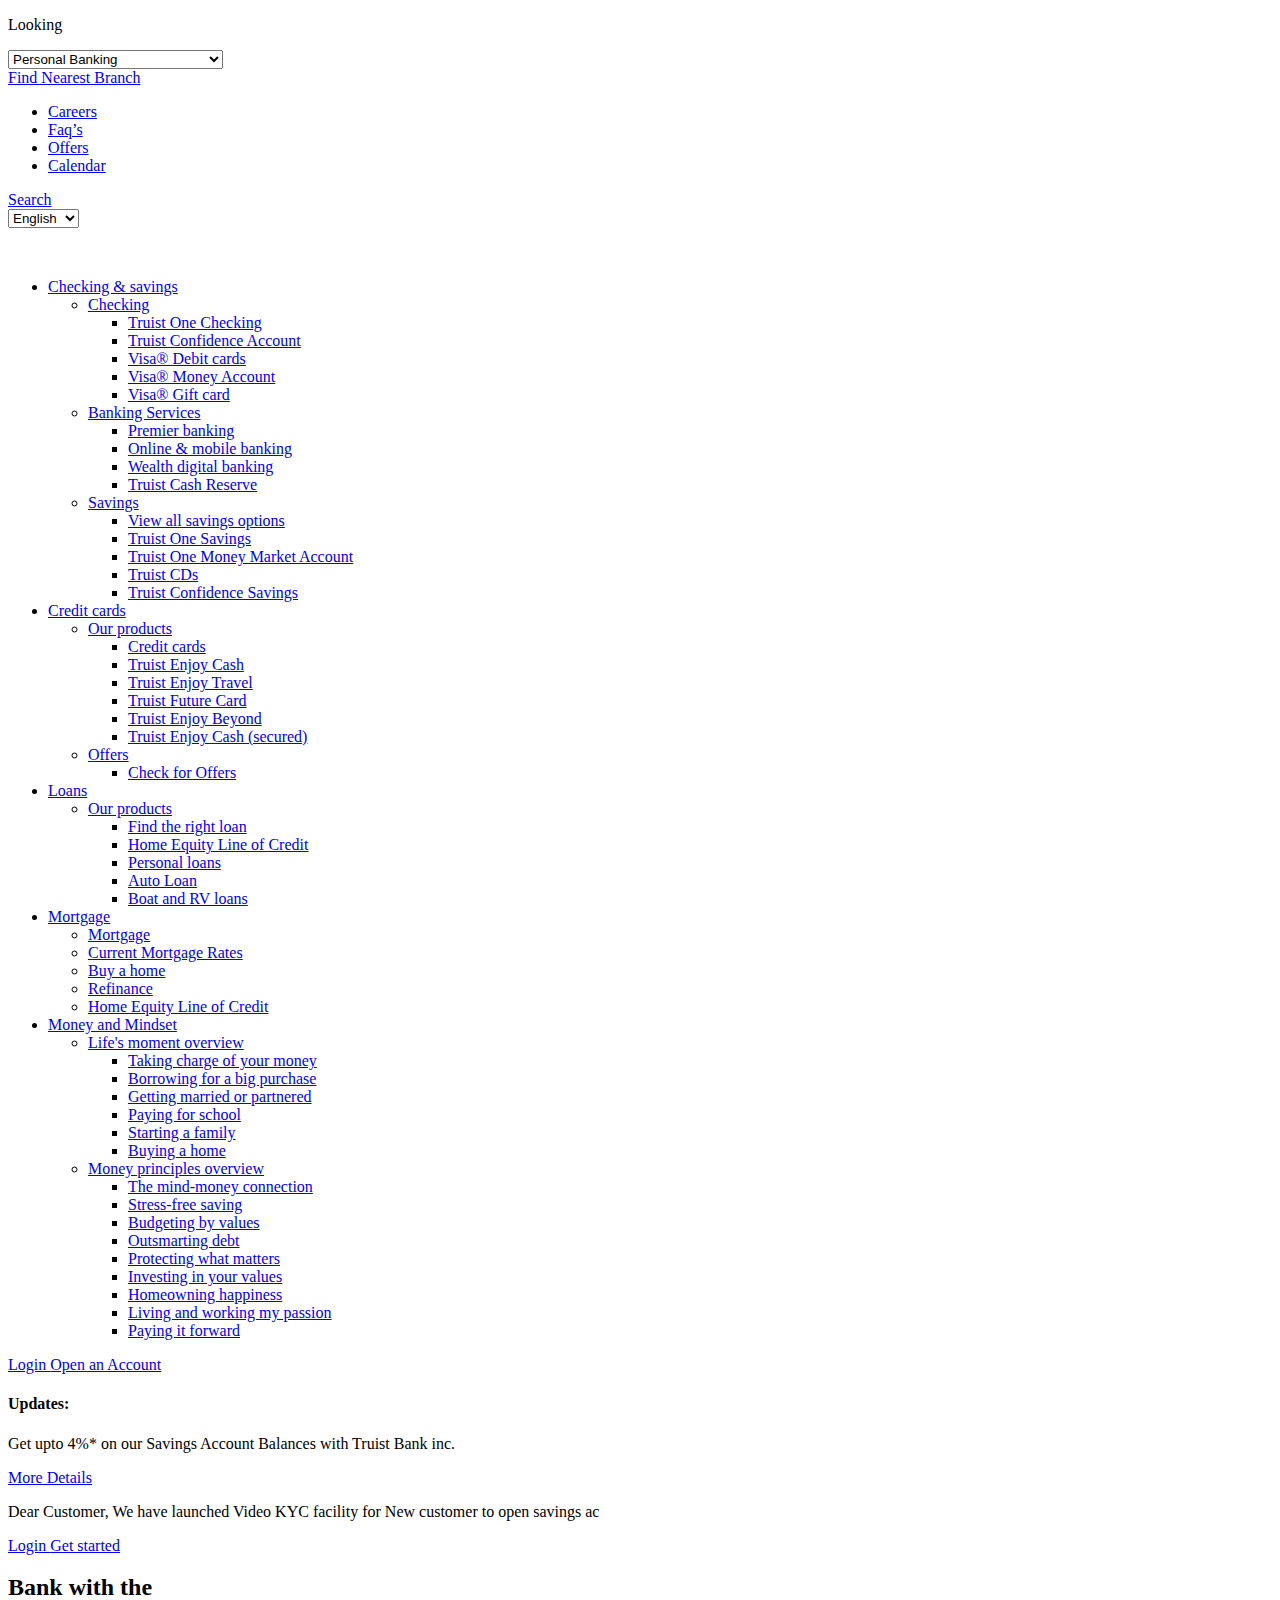
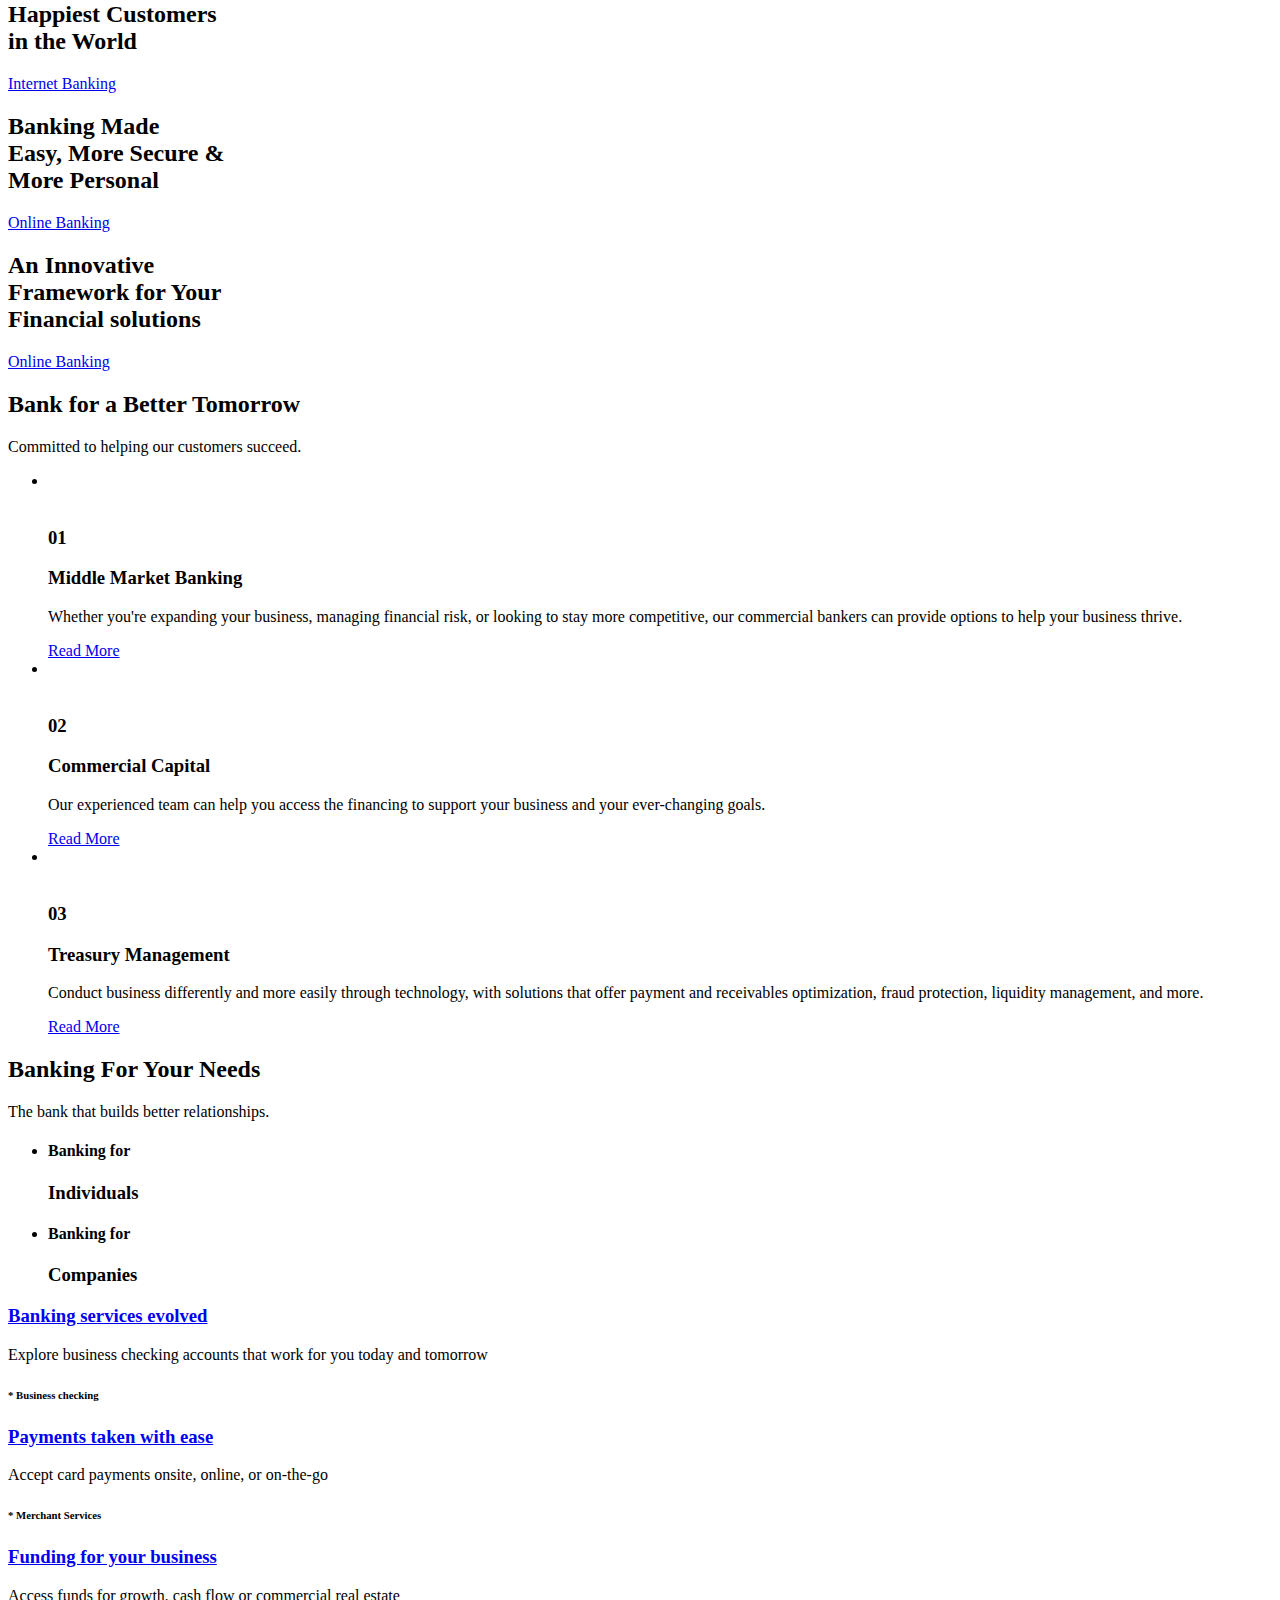
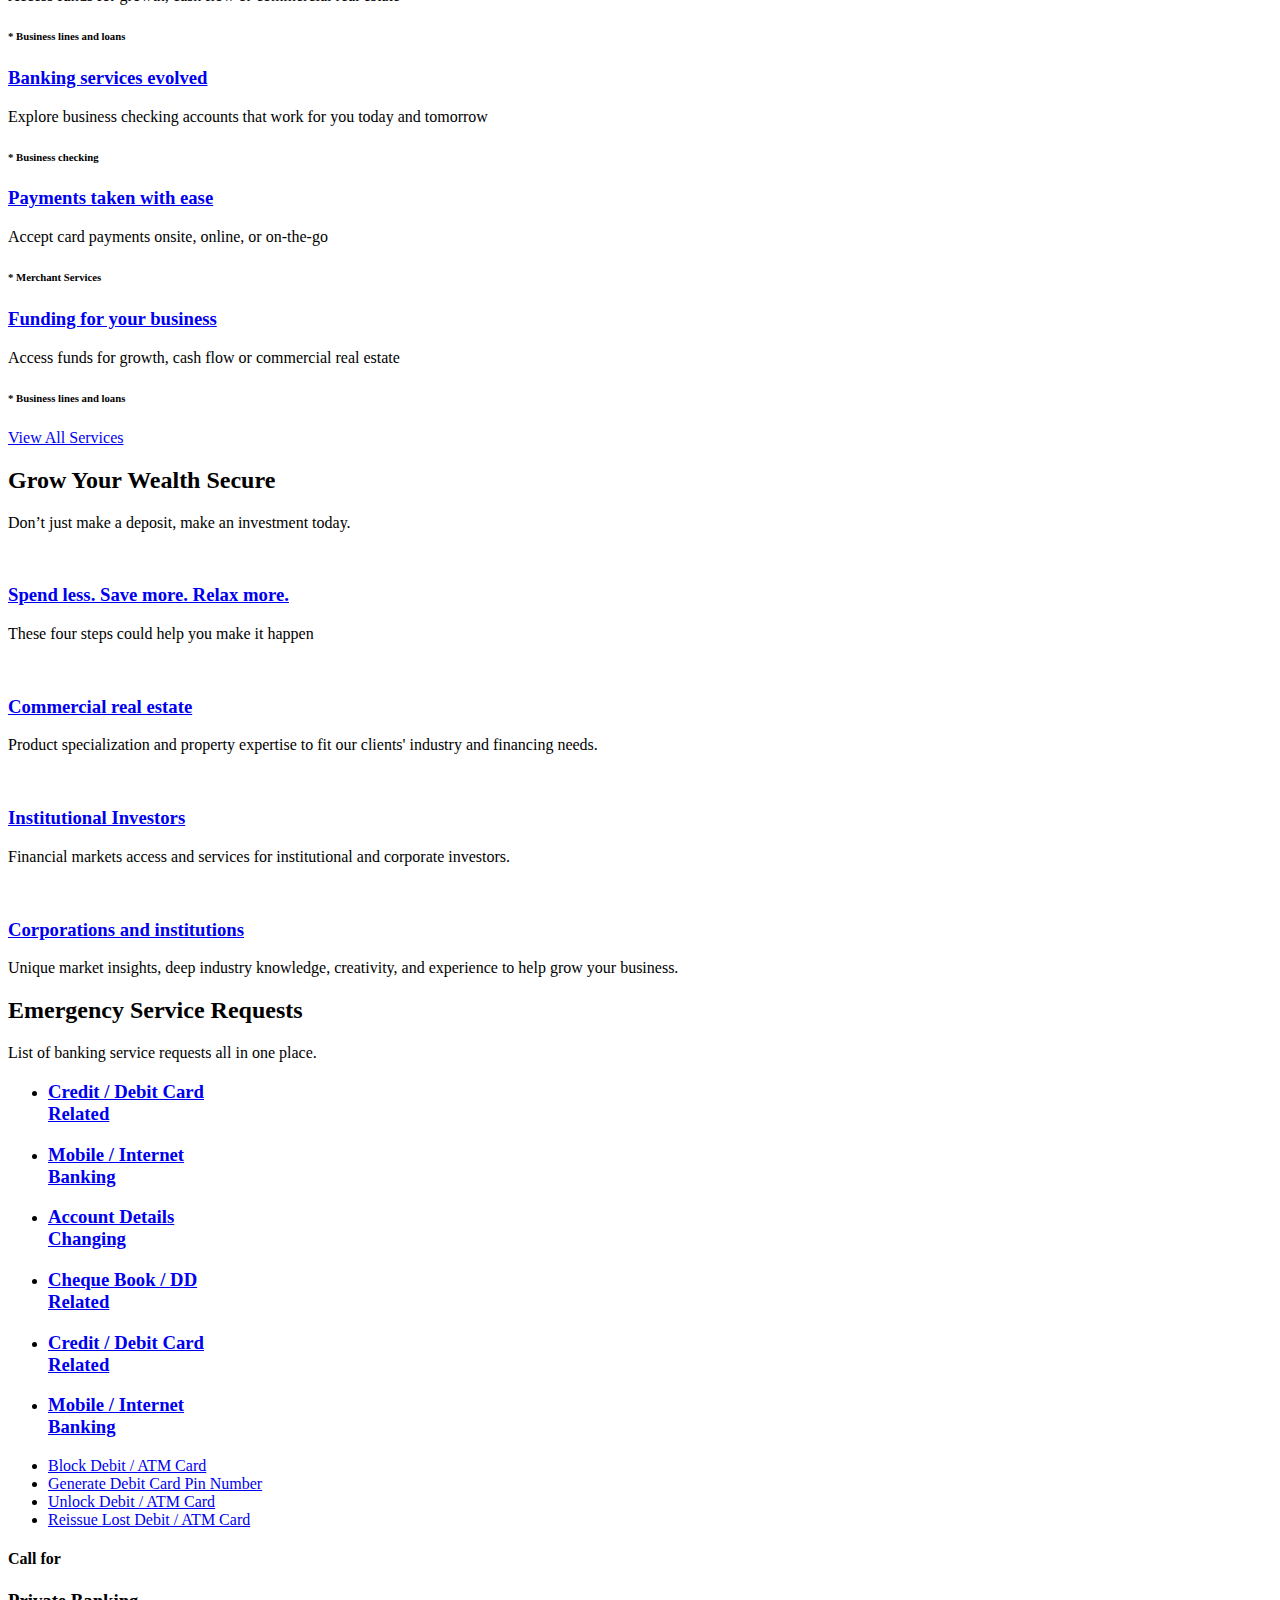
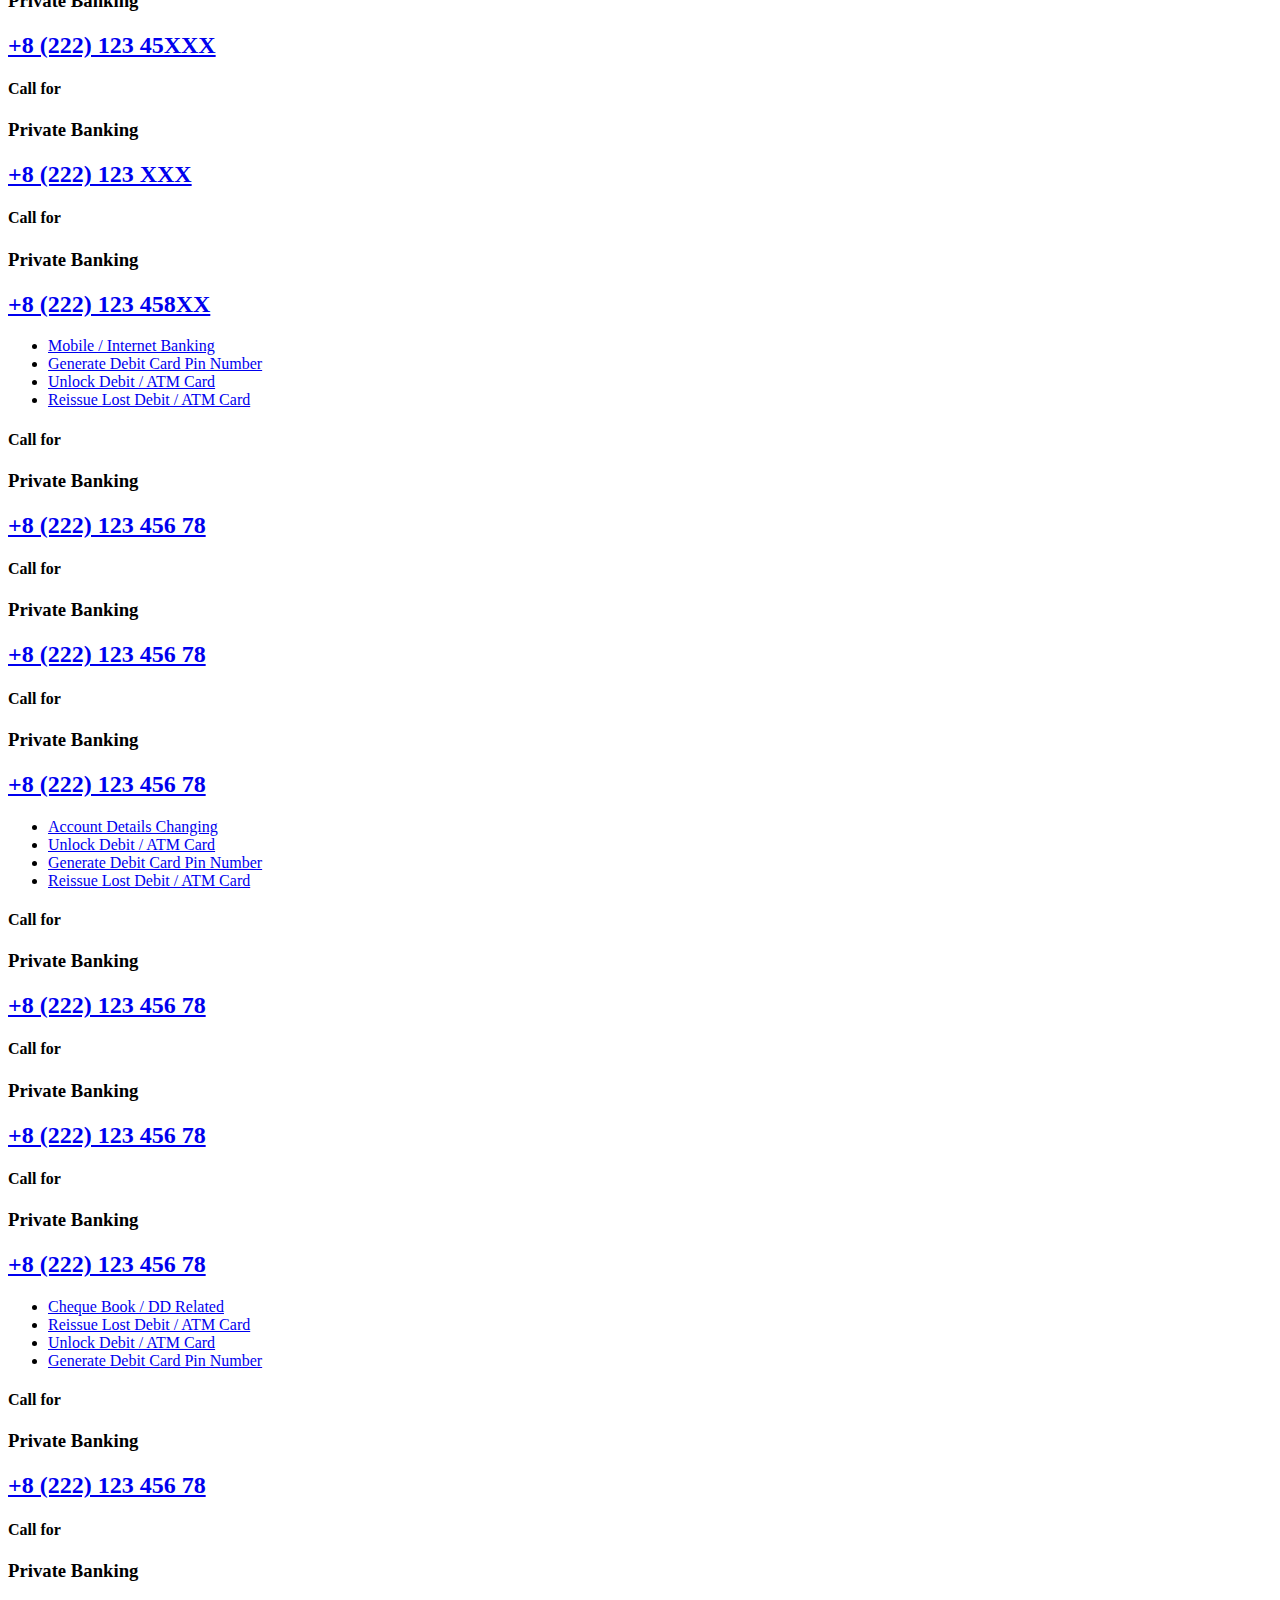
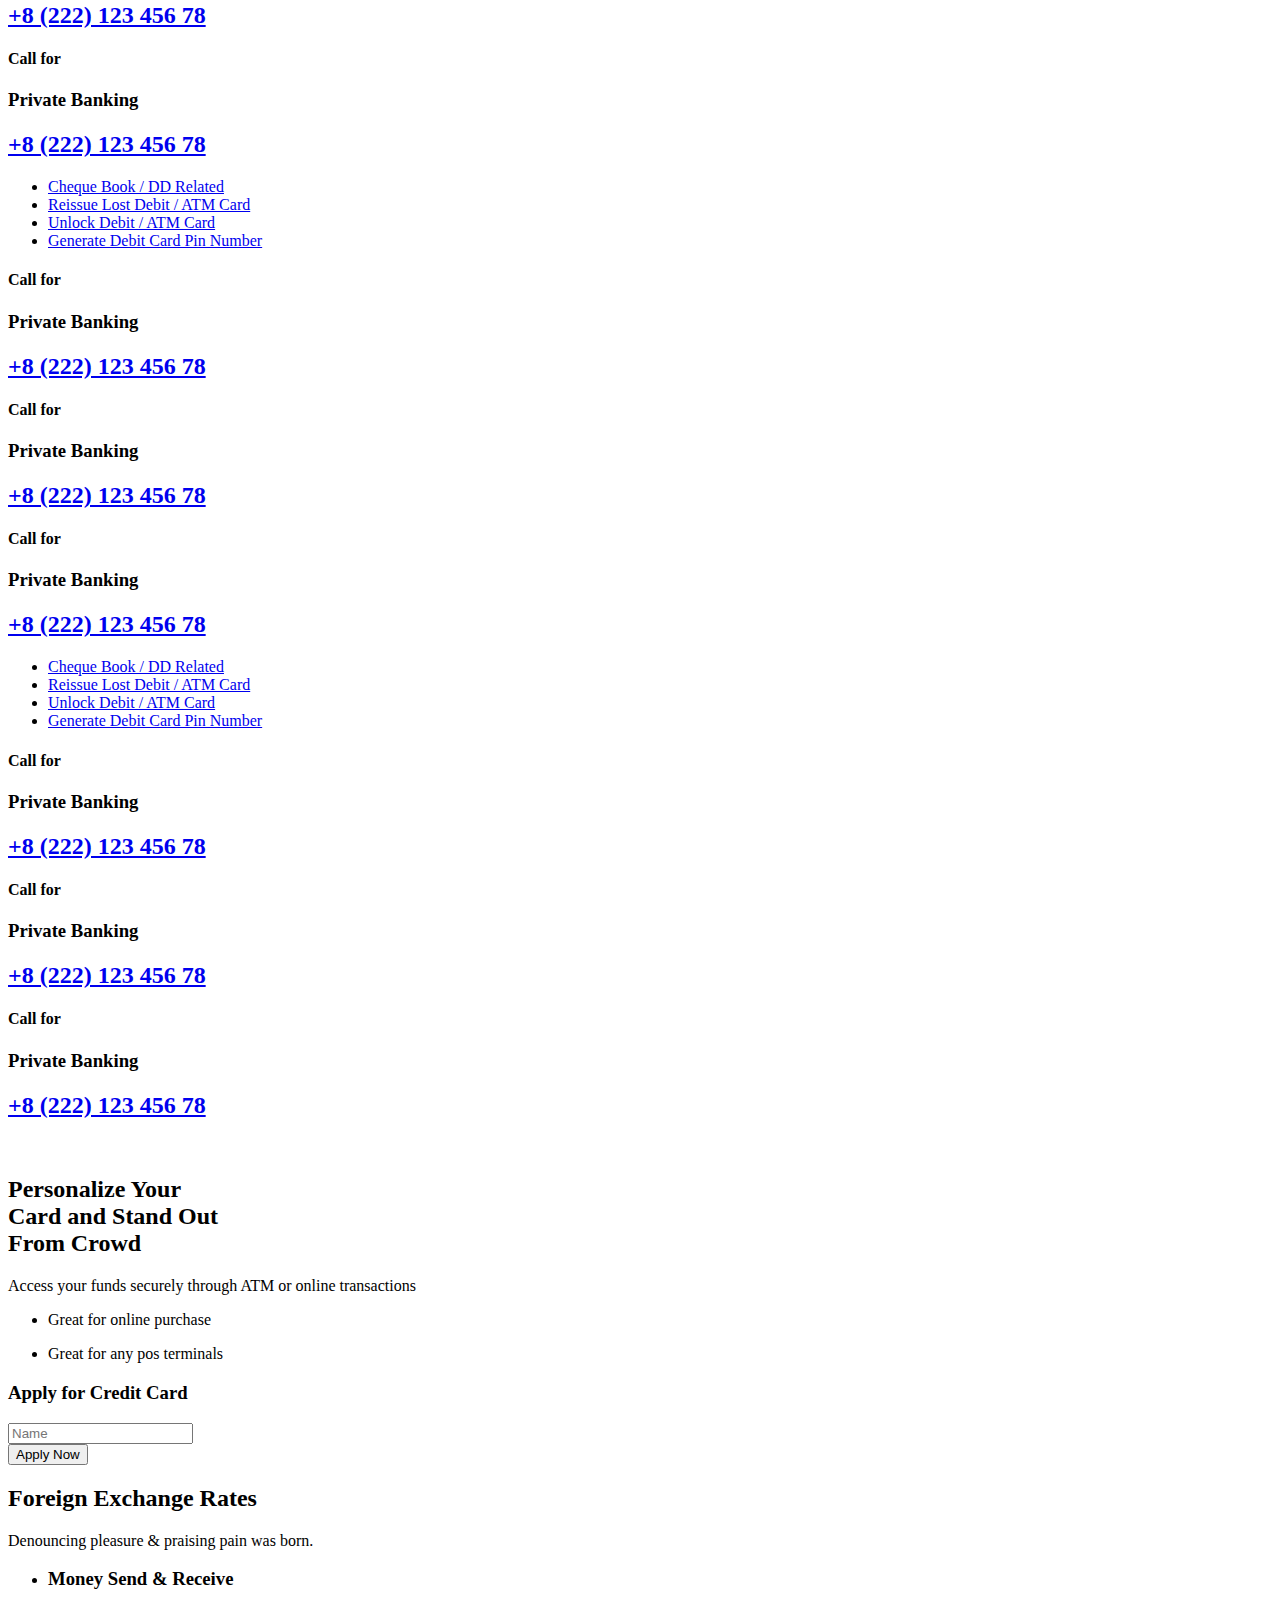
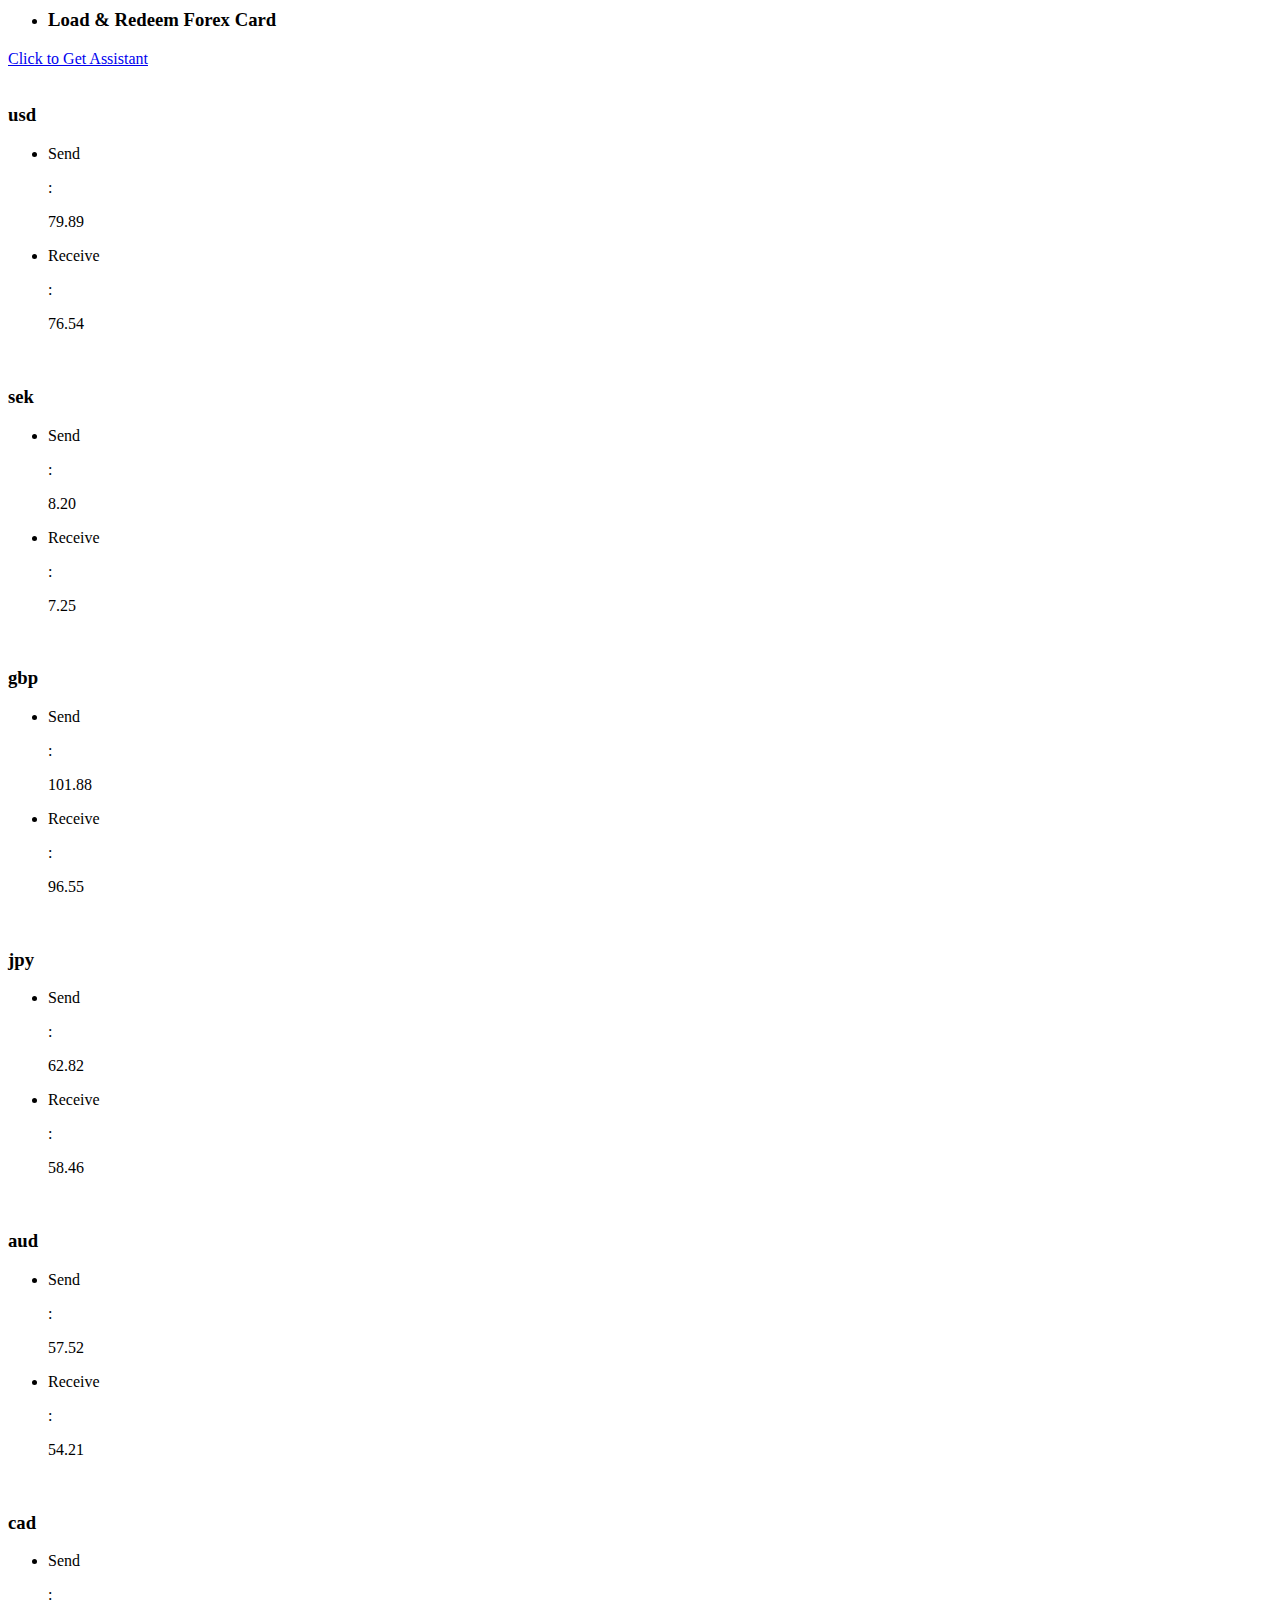
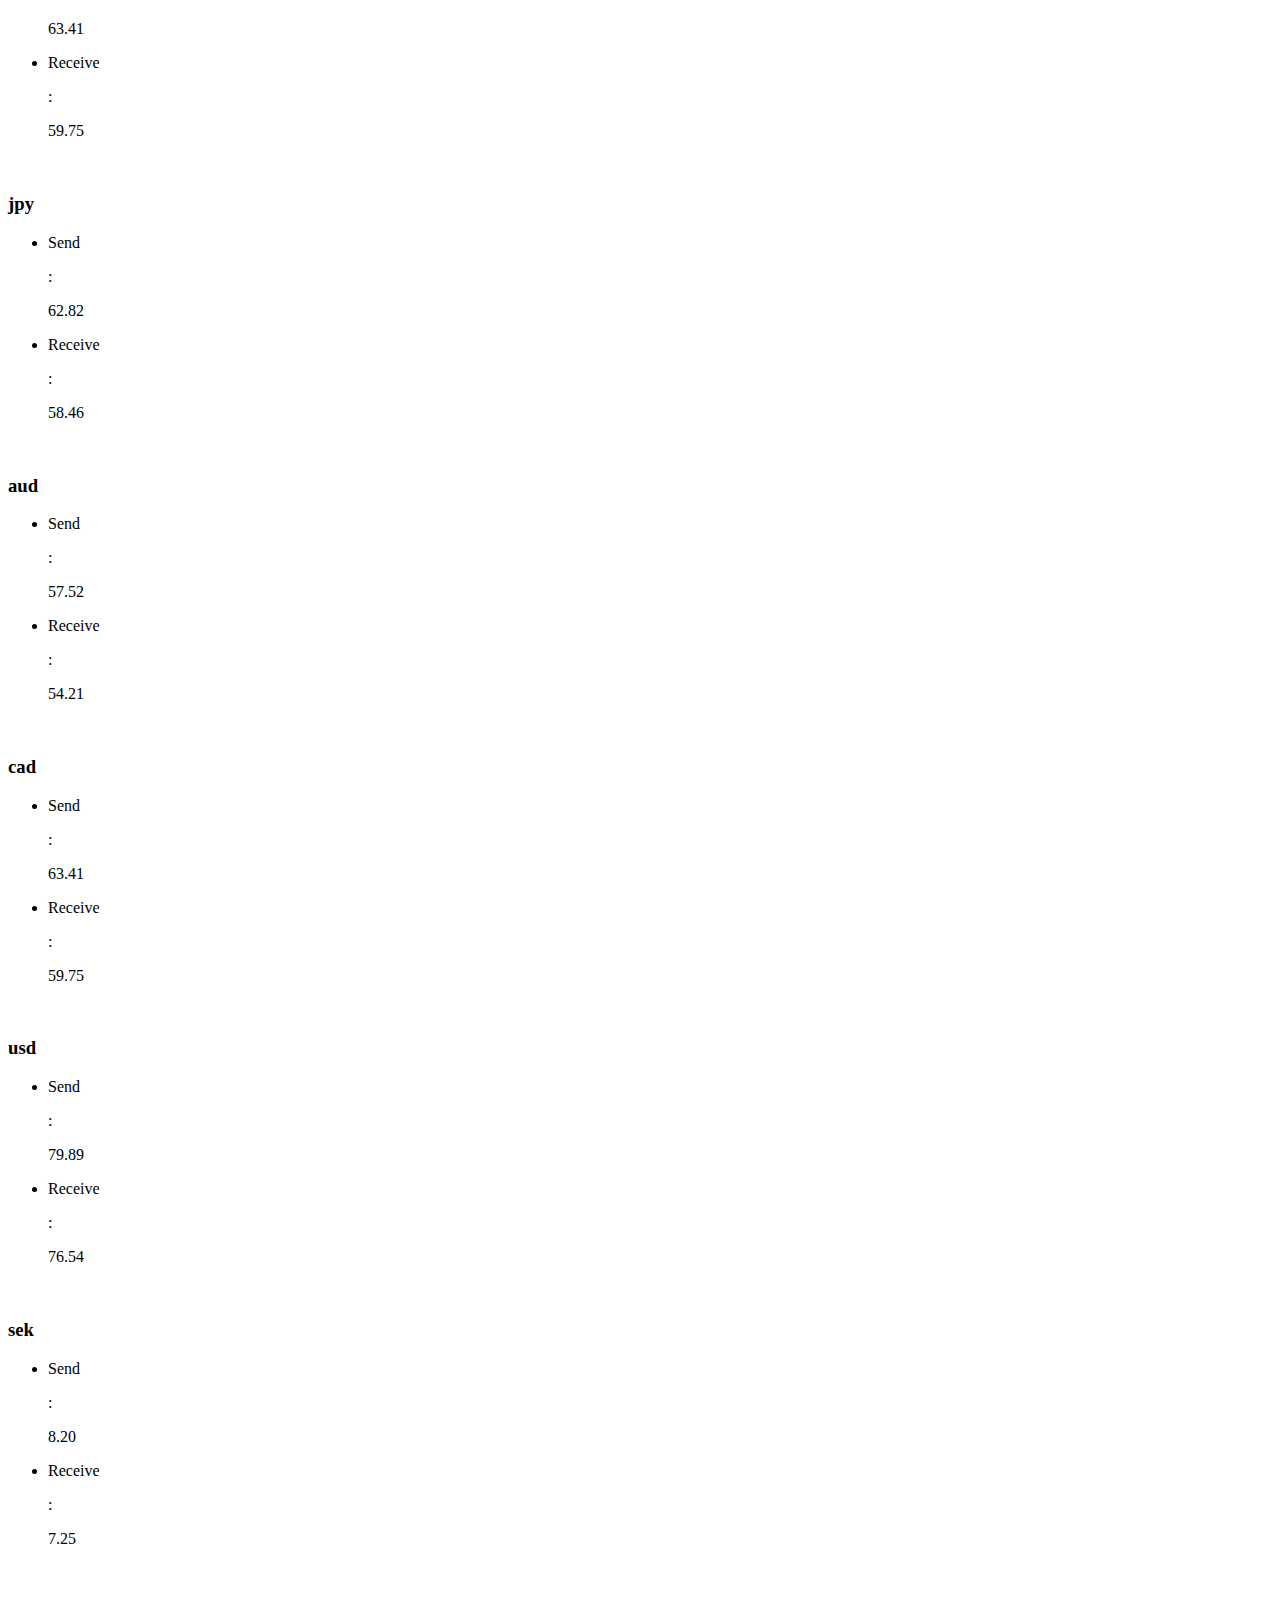
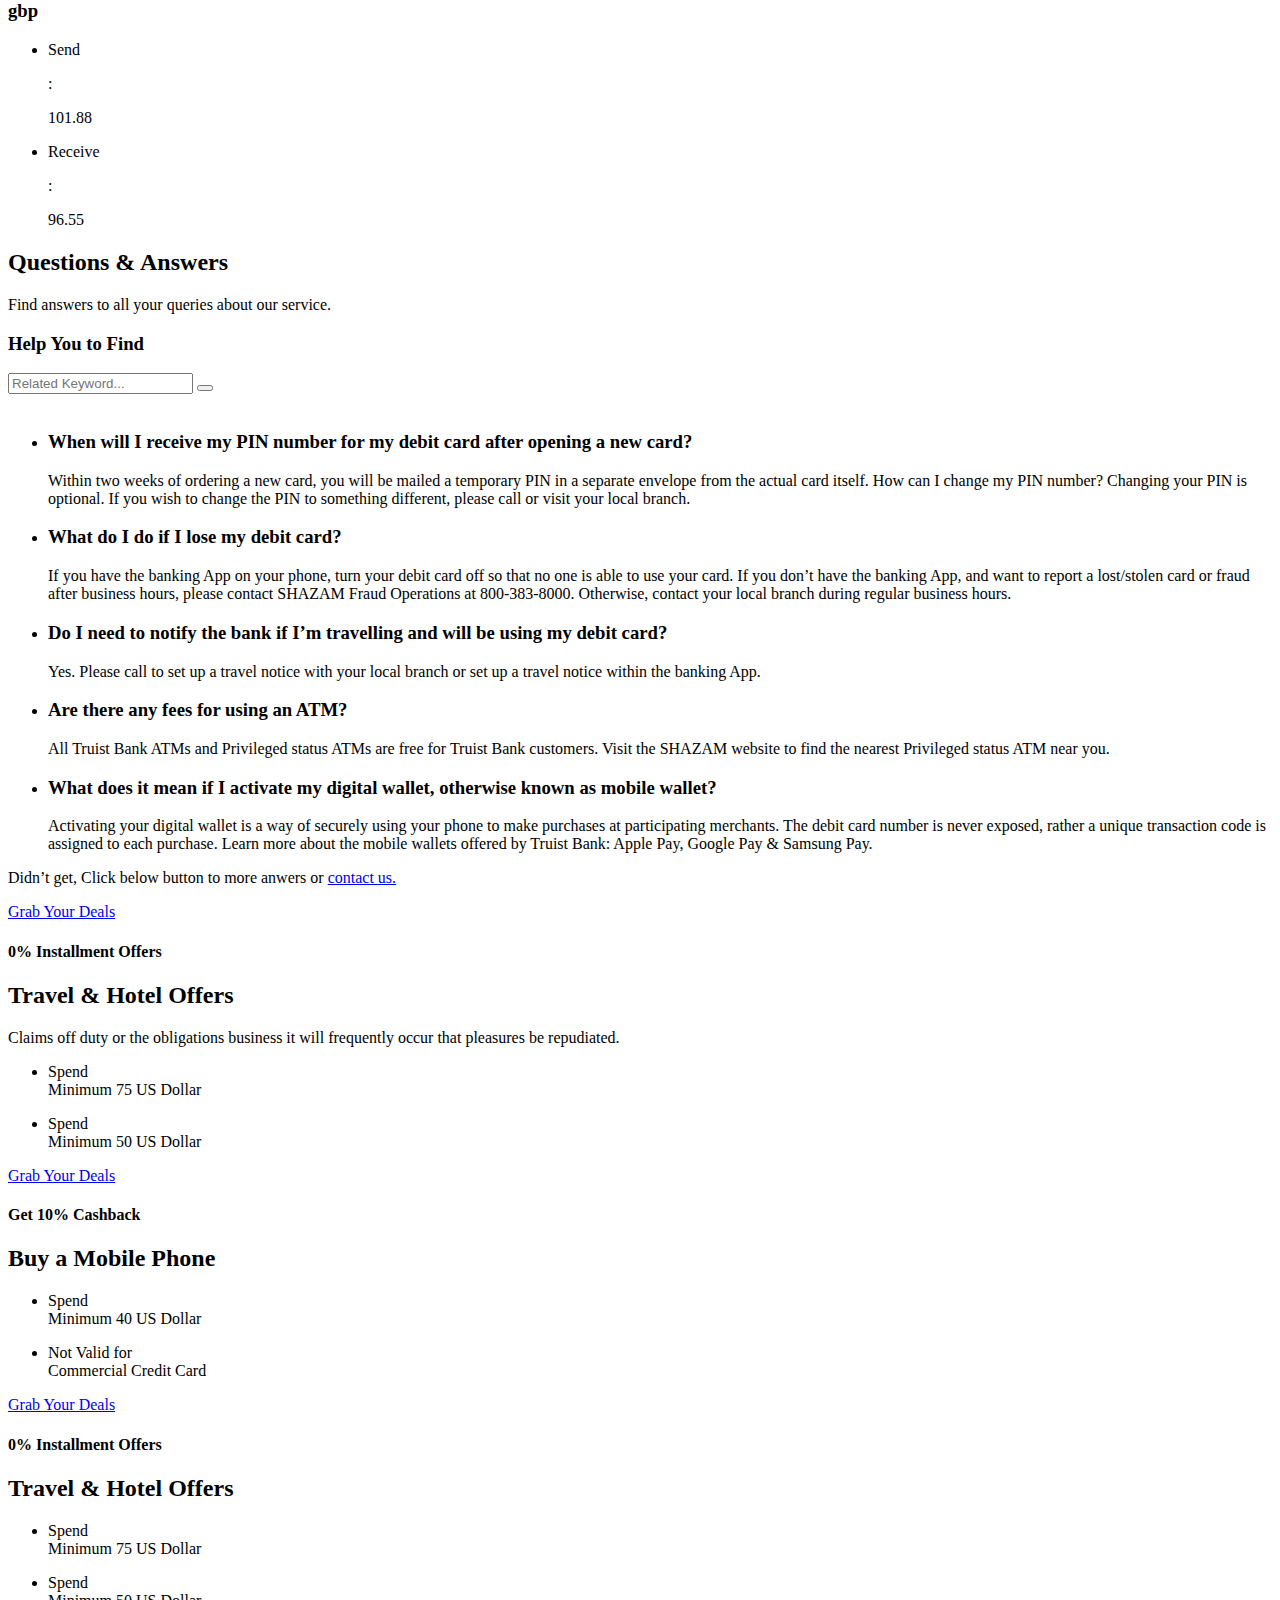
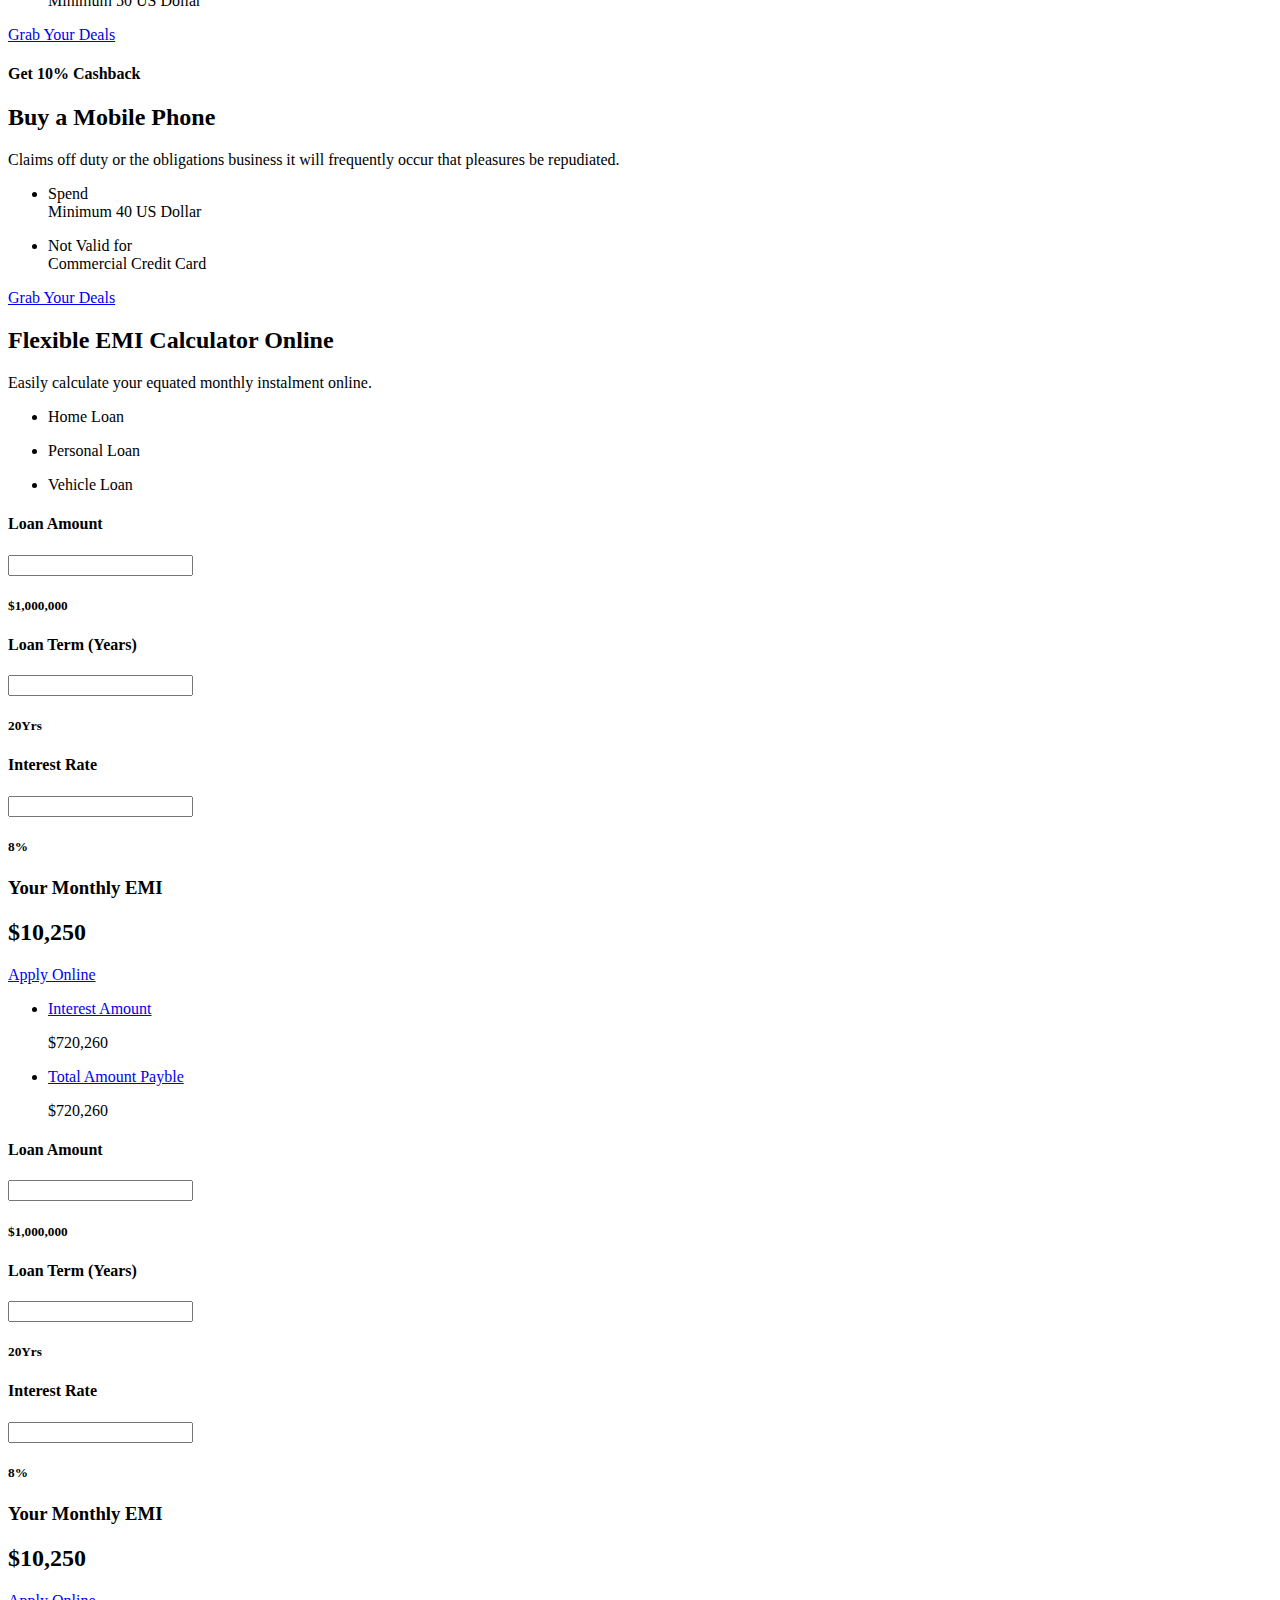
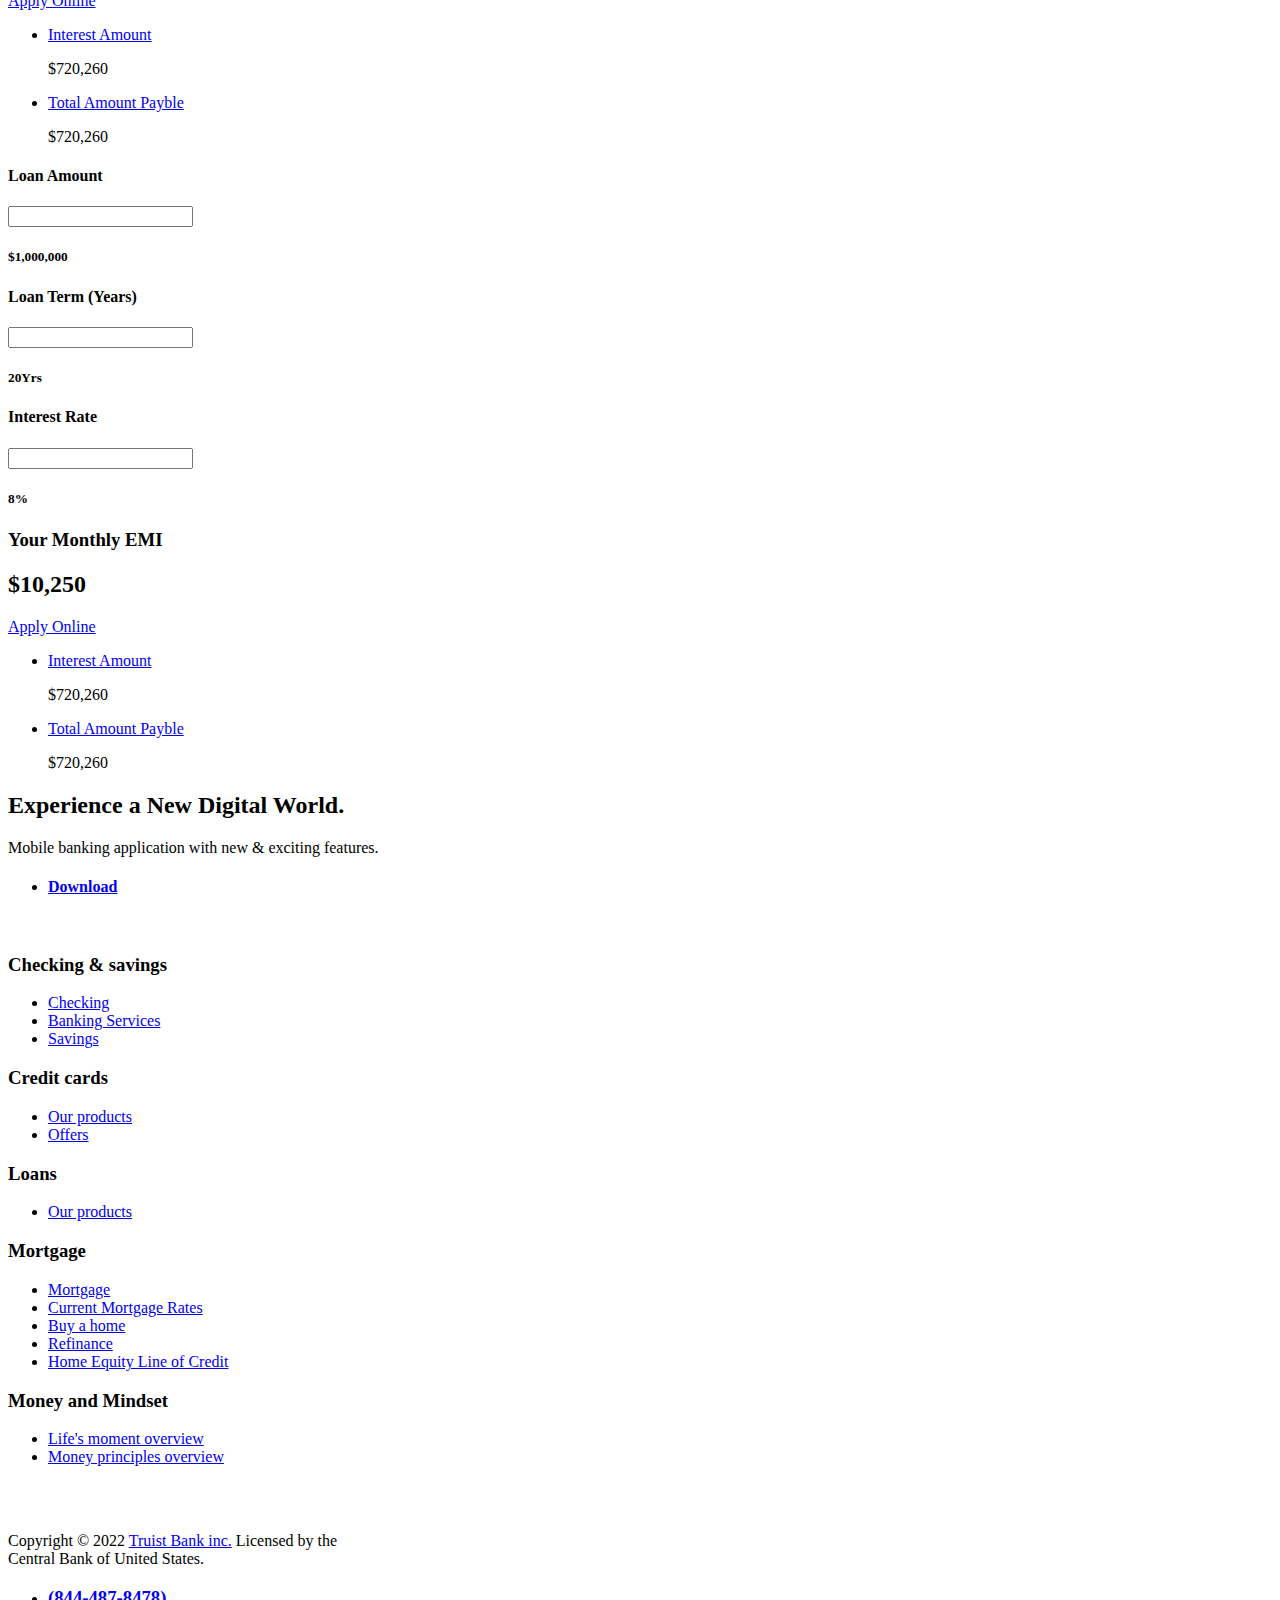
==== index.html @ 8b29904f "Add files via upload" ====
<!DOCTYPE html>
<html lang="en" class="theme-light">
    
    
<!-- Mirrored from truistbank.onrender.com/ by HTTrack Website Copier/3.x [XR&CO'2014], Tue, 26 Sep 2023 11:32:03 GMT -->
<!-- Added by HTTrack --><meta http-equiv="content-type" content="text/html;charset=utf-8" /><!-- /Added by HTTrack -->
<head>
      <meta charset="UTF-8' | url }}">
      <meta http-equiv="X-UA-Compatible" content="IE=edge">
      <meta name="viewport" content="width=device-width, initial-scale=1, shrink-to-fit=no">
      <title>Truist Bank inc - Personal Banking, Commercial Banking, Mortgages, Investments</title>

      <link rel="icon" type="image/png" href="assetsMain/img/favicon.png">
      <!-- Favicons Icons -->
      <link rel="apple-touch-icon" sizes="180x180" href="assetsMain/images/favicons/apple-touch-icon.png"/>
      <link rel="icon" type="image/png" sizes="32x32" href="assetsMain/images/favicons/favicon-32x32.png"/>
      <link rel="icon" type="image/png" sizes="16x16" href="assetsMain/images/favicons/favicon-16x16.png"/>
      <link rel="manifest" href="assetsMain/images/favicons/site.webmanifest"/>
      <meta name="description" content="Online Banking, Money Transfer"/>
      <!-- fonts -->
      <link href="https://fonts.googleapis.com/css2?family=Manrope:wght@300;400;500;600;700;800&amp;display=swap"
        rel="stylesheet">
      <link
        href="https://fonts.googleapis.com/css2?family=DM+Sans:ital,wght@0,400;0,500;0,700;1,400;1,500;1,700&amp;display=swap"
        rel="stylesheet">

      <link rel="stylesheet" href="assetsMain/vendors/animate/animate.min.css"/>
      <link rel="stylesheet" href="assetsMain/vendors/animate/custom-animate.css"/>
      <link rel="stylesheet" href="assetsMain/vendors/bootstrap/css/bootstrap.min.css"/>
      <link rel="stylesheet" href="assetsMain/vendors/bxslider/jquery.bxslider.css"/>
      <link rel="stylesheet" href="assetsMain/vendors/fontawesome/css/all.min.css"/>
      <link rel="stylesheet" href="assetsMain/vendors/jquery-magnific-popup/jquery.magnific-popup.css"/>
      <link rel="stylesheet" href="assetsMain/vendors/jquery-ui/jquery-ui.css"/>
      <link rel="stylesheet" href="assetsMain/vendors/nice-select/nice-select.css"/>
      <link rel="stylesheet" href="assetsMain/vendors/odometer/odometer.min.css"/>
      <link rel="stylesheet" href="assetsMain/vendors/owl-carousel/owl.carousel.min.css"/>
      <link rel="stylesheet" href="assetsMain/vendors/owl-carousel/owl.theme.default.min.css"/>
      <link rel="stylesheet" href="assetsMain/vendors/swiper/swiper.min.css"/>
      <link rel="stylesheet" href="assetsMain/vendors/vegas/vegas.min.css"/>
      <link rel="stylesheet" href="assetsMain/vendors/thm-icons/style.css">
      <link rel="stylesheet" href="assetsMain/vendors/language-switcher/polyglot-language-switcher.css">
      <!-- Module css -->
      <link rel="stylesheet" href="assetsMain/css/module-css/01-header-section.css">
      <link rel="stylesheet" href="assetsMain/css/module-css/02-banner-section.css">
      <link rel="stylesheet" href="assetsMain/css/module-css/03-about-section.css">
      <link rel="stylesheet" href="assetsMain/css/module-css/04-fact-counter-section.css">
      <link rel="stylesheet" href="assetsMain/css/module-css/05-testimonial-section.css">
      <link rel="stylesheet" href="assetsMain/css/module-css/06-partner-section.css">
      <link rel="stylesheet" href="assetsMain/css/module-css/07-footer-section.css">
      <link rel="stylesheet" href="assetsMain/css/module-css/08-blog-section.css">
      <link rel="stylesheet" href="assetsMain/css/reset.css">

      <!-- Template styles -->
      <link rel="stylesheet" href="assetsMain/css/style.css"/>
      <link rel="stylesheet" href="assetsMain/css/responsive.css"/>
</head>
    
    <body>
        <div id="google_translate_element"></div>
        <div class="page-wrapper">
            <header class="main-header main-header-style1">

    <!--Start Main Header Style1 Top-->
    <div class="main-header-style1-top">
        <div class="auto-container">
            <div class="outer-box">
                <!--Start Main Header Style1 Top Left-->
                <div class="main-header-style1-top__left">
                    <div class="looking-banking-box ">
                        <div class="inner-title">
                            <span class="icon-binoculars"></span>
                            <p>Looking</p>
                        </div>
                        <div class="select-box clearfix">
                            <select class="wide">
                                <option data-display="Personal Banking">
                                            Personal Banking
                                        </option>
                                
                                    <option value="1">Business banking</option>
                                
                                    <option value="2">Commercial Banking</option>
                                
                                    <option value="3">Agriculture Banking</option>
                                
                                    <option value="4">Small Business</option>
                                
                                    <option value="5">Corporate &amp; Investment Banking</option>
                                
                            </select>
                        </div>
                    </div>
                    <div class="nearest-branch">
                        <span class="icon-map"></span>
                        <a href="index-2.html#">Find Nearest Branch</a>
                    </div>
                </div>
                <!--End Main Header Style1 Top Left-->

                <!--Start Main Header Style1 Top Right-->
                <div class="main-header-style1-top__right">
                    <div class="header-menu-style1">
                        <ul>
                            <li>
                                <a href="index-2.html#">Careers</a>
                            </li>
                            <li>
                                <a href="index-2.html#">Faq’s</a>
                            </li>
                            <li>
                                <a href="index-2.html#">Offers</a>
                            </li>
                            <li>
                                <a href="index-2.html#">Calendar</a>
                            </li>
                        </ul>
                    </div>
                    <div class="box-search-style1">
                        <a href="index-2.html#" class="search-toggler">
                            <span class="icon-search"></span>
                                    Search
                                </a>
                    </div>
                    <div class="language-switcher">
                        <div id="polyglotLanguageSwitcher">
                            <form action="https://truistbank.onrender.com/index.html#">
                                <select id="polyglot-language-options">
                                    <option id="en" value="en" selected>English</option>
                                    <option id="fr" value="fr">French</option>
                                    <option id="de" value="de">German</option>
                                    <option id="it" value="it">Italian</option>
                                    <option id="es" value="es">Spanish</option>
                                </select>
                            </form>
                        </div>
                    </div>
                </div>
                <!--End Main Header Style1 Top Right-->

            </div>
        </div>
    </div>
    <!--End Main Header Style1 Top-->

    <nav class="main-menu main-menu-style1">
        <div class="main-menu__wrapper clearfix">
            <div class="container">
                <div class="main-menu__wrapper-inner">

                    <div class="main-menu-style1-left">
                        <div class="logo-box-style1">
                            <a href="index-2.html">
                                
                                <svg height="30" viewBox="0 0 365 86" width="200" xmlns="http://www.w3.org/2000/svg"><path d="m357.006 78.549v-31.504h-21.772v15.612h-8.33v-39.554h8.33v15.612h21.772v-31.504h-71.337v31.504h21.773v-15.612h8.33v39.554h-8.33v-15.612h-21.773v31.504zm-78.548-.63v-70.078c0-4.9 2.941-7.841 7.841-7.841h70.077c4.901 0 7.841 2.941 7.841 7.841v70.078c0 4.9-2.94 7.841-7.841 7.841h-70.077c-4.9 0-7.841-2.941-7.841-7.841zm-45.708-10.533v-41.165h-15.542v-7.841h39.624v7.841h-15.541v41.165zm-40.739-21.073c-6.581-2.24-13.722-5.04-13.722-14.211 0-8.961 6.651-14.771 16.873-14.771 4.62 0 8.47 1.049 11.901 2.59v8.961c-3.851-2.381-7.701-3.781-11.901-3.781-5.041 0-8.192 2.38-8.192 6.161 0 4.481 4.131 5.811 10.642 8.051 6.581 2.24 13.721 5.04 13.721 14.211 0 9.101-6.791 14.912-17.222 14.912-5.67 0-10.291-1.47-14.141-3.431v-9.1c4.481 2.8 8.961 4.76 14.141 4.76 5.251 0 8.541-2.52 8.541-6.301 0-4.48-4.13-5.81-10.641-8.051zm-36.541 21.073h8.541v-49.006h-8.541zm-55.509-18.973v-30.033h8.541v29.894c0 7.631 4.201 12.321 11.131 12.321 6.931 0 11.131-4.69 11.131-12.321v-29.894h8.541v30.033c0 11.902-7.911 20.023-19.672 20.023s-19.672-8.121-19.672-20.023zm-30.308-6.09c4.83 0 8.331-3.36 8.331-8.121 0-4.69-3.501-8.051-8.331-8.051h-10.572v16.172zm1.54 15.192c-2.38-4.901-3.641-7.561-9.171-7.561h-2.941v17.432h-8.54v-49.006h19.181c10.012 0 17.013 6.441 17.013 15.612 0 7.561-4.481 12.671-11.411 14.421 3.149 3.221 4.199 7.422 6.299 9.522 1.19 1.19 2.451 1.89 4.412 1.89.769 0 1.399-.07 1.96-.21v7.771c-1.05.21-2.031.35-3.081.35-8.471 0-11.061-4.691-13.721-10.221zm-55.651 9.871v-41.165h-15.542v-7.841h39.624v7.841h-15.541v41.165z" fill="#fff" fill-rule="evenodd"/></svg>

                            </a>
                        </div>

                        <div class="main-menu-box">
                            <a href="index-2.html#" class="mobile-nav__toggler">
                                <i class="icon-menu"></i>
                            </a>
                            
                            <ul class="main-menu__list">
                                
                                    
                                    
                                        <li class="dropdown">
                                            <a href="index.html#/">Checking &amp; savings</a>
                                            <ul>
                                                
                                                    <li class="dropdown">
                                                        
                                                            <a href="#">Checking</a>
                                                        
                                                        

                                                        
                                                            <ul>
                                                                
                                                                    <li>
                                                                        <a href="index.html#/">Truist One Checking</a>
                                                                    </li>
                                                                
                                                                    <li>
                                                                        <a href="index.html#/">Truist Confidence Account</a>
                                                                    </li>
                                                                
                                                                    <li>
                                                                        <a href="index.html#/">Visa® Debit cards</a>
                                                                    </li>
                                                                
                                                                    <li>
                                                                        <a href="index.html#/">Visa® Money Account</a>
                                                                    </li>
                                                                
                                                                    <li>
                                                                        <a href="index.html#/">Visa® Gift card</a>
                                                                    </li>
                                                                
                                                            </ul>
                                                        
                                                    </li>
                                                
                                                    <li class="dropdown">
                                                        
                                                            <a href="#">Banking Services</a>
                                                        
                                                        

                                                        
                                                            <ul>
                                                                
                                                                    <li>
                                                                        <a href="index.html#/">Premier banking</a>
                                                                    </li>
                                                                
                                                                    <li>
                                                                        <a href="index.html#/">Online &amp; mobile banking</a>
                                                                    </li>
                                                                
                                                                    <li>
                                                                        <a href="index.html#/">Wealth digital banking</a>
                                                                    </li>
                                                                
                                                                    <li>
                                                                        <a href="index.html#/">Truist Cash Reserve</a>
                                                                    </li>
                                                                
                                                            </ul>
                                                        
                                                    </li>
                                                
                                                    <li class="dropdown">
                                                        
                                                            <a href="#">Savings</a>
                                                        
                                                        

                                                        
                                                            <ul>
                                                                
                                                                    <li>
                                                                        <a href="index.html#/">View all savings options</a>
                                                                    </li>
                                                                
                                                                    <li>
                                                                        <a href="index.html#/">Truist One Savings</a>
                                                                    </li>
                                                                
                                                                    <li>
                                                                        <a href="index.html#/">Truist One Money Market Account</a>
                                                                    </li>
                                                                
                                                                    <li>
                                                                        <a href="index.html#/">Truist CDs</a>
                                                                    </li>
                                                                
                                                                    <li>
                                                                        <a href="index.html#/">Truist Confidence Savings</a>
                                                                    </li>
                                                                
                                                            </ul>
                                                        
                                                    </li>
                                                
                                            </ul>
                                        </li>
                                    

                                
                                    
                                    
                                        <li class="dropdown">
                                            <a href="index.html#/">Credit cards</a>
                                            <ul>
                                                
                                                    <li class="dropdown">
                                                        
                                                            <a href="#">Our products</a>
                                                        
                                                        

                                                        
                                                            <ul>
                                                                
                                                                    <li>
                                                                        <a href="index.html#/">Credit cards</a>
                                                                    </li>
                                                                
                                                                    <li>
                                                                        <a href="index.html#/">Truist Enjoy Cash</a>
                                                                    </li>
                                                                
                                                                    <li>
                                                                        <a href="index.html#/">Truist Enjoy Travel</a>
                                                                    </li>
                                                                
                                                                    <li>
                                                                        <a href="index.html#/">Truist Future Card</a>
                                                                    </li>
                                                                
                                                                    <li>
                                                                        <a href="index.html#/">Truist Enjoy Beyond</a>
                                                                    </li>
                                                                
                                                                    <li>
                                                                        <a href="index.html#/">Truist Enjoy Cash (secured)</a>
                                                                    </li>
                                                                
                                                            </ul>
                                                        
                                                    </li>
                                                
                                                    <li class="dropdown">
                                                        
                                                            <a href="#">Offers</a>
                                                        
                                                        

                                                        
                                                            <ul>
                                                                
                                                                    <li>
                                                                        <a href="index.html#/">Check for Offers</a>
                                                                    </li>
                                                                
                                                            </ul>
                                                        
                                                    </li>
                                                
                                            </ul>
                                        </li>
                                    

                                
                                    
                                    
                                        <li class="dropdown">
                                            <a href="index.html#/">Loans</a>
                                            <ul>
                                                
                                                    <li class="dropdown">
                                                        
                                                            <a href="#">Our products</a>
                                                        
                                                        

                                                        
                                                            <ul>
                                                                
                                                                    <li>
                                                                        <a href="index.html#/">Find the right loan</a>
                                                                    </li>
                                                                
                                                                    <li>
                                                                        <a href="index.html#/">Home Equity Line of Credit</a>
                                                                    </li>
                                                                
                                                                    <li>
                                                                        <a href="index.html#/">Personal loans</a>
                                                                    </li>
                                                                
                                                                    <li>
                                                                        <a href="index.html#/">Auto Loan</a>
                                                                    </li>
                                                                
                                                                    <li>
                                                                        <a href="index.html#/">Boat and RV loans</a>
                                                                    </li>
                                                                
                                                            </ul>
                                                        
                                                    </li>
                                                
                                            </ul>
                                        </li>
                                    

                                
                                    
                                    
                                        <li class="dropdown">
                                            <a href="index.html#/">Mortgage</a>
                                            <ul>
                                                
                                                    <li class="dropdown">
                                                        
                                                        
                                                            <a href="index.html#/">Mortgage</a>
                                                        

                                                        
                                                    </li>
                                                
                                                    <li class="dropdown">
                                                        
                                                        
                                                            <a href="index.html#/">Current Mortgage Rates</a>
                                                        

                                                        
                                                    </li>
                                                
                                                    <li class="dropdown">
                                                        
                                                        
                                                            <a href="index.html#/">Buy a home</a>
                                                        

                                                        
                                                    </li>
                                                
                                                    <li class="dropdown">
                                                        
                                                        
                                                            <a href="index.html#/">Refinance</a>
                                                        

                                                        
                                                    </li>
                                                
                                                    <li class="dropdown">
                                                        
                                                        
                                                            <a href="index.html#/">Home Equity Line of Credit</a>
                                                        

                                                        
                                                    </li>
                                                
                                            </ul>
                                        </li>
                                    

                                
                                    
                                    
                                        <li class="dropdown">
                                            <a href="index.html#/">Money and Mindset</a>
                                            <ul>
                                                
                                                    <li class="dropdown">
                                                        
                                                            <a href="#">Life&#39;s moment overview</a>
                                                        
                                                        

                                                        
                                                            <ul>
                                                                
                                                                    <li>
                                                                        <a href="index.html#/">Taking charge of your money</a>
                                                                    </li>
                                                                
                                                                    <li>
                                                                        <a href="index.html#/">Borrowing for a big purchase</a>
                                                                    </li>
                                                                
                                                                    <li>
                                                                        <a href="index.html#/">Getting married or partnered</a>
                                                                    </li>
                                                                
                                                                    <li>
                                                                        <a href="index.html#/">Paying for school</a>
                                                                    </li>
                                                                
                                                                    <li>
                                                                        <a href="index.html#/">Starting a family</a>
                                                                    </li>
                                                                
                                                                    <li>
                                                                        <a href="index.html#/">Buying a home</a>
                                                                    </li>
                                                                
                                                            </ul>
                                                        
                                                    </li>
                                                
                                                    <li class="dropdown">
                                                        
                                                            <a href="#">Money principles overview</a>
                                                        
                                                        

                                                        
                                                            <ul>
                                                                
                                                                    <li>
                                                                        <a href="index.html#/">The mind-money connection</a>
                                                                    </li>
                                                                
                                                                    <li>
                                                                        <a href="index.html#/">Stress-free saving</a>
                                                                    </li>
                                                                
                                                                    <li>
                                                                        <a href="index.html#/">Budgeting by values</a>
                                                                    </li>
                                                                
                                                                    <li>
                                                                        <a href="index.html#/">Outsmarting debt</a>
                                                                    </li>
                                                                
                                                                    <li>
                                                                        <a href="index.html#/">Protecting what matters</a>
                                                                    </li>
                                                                
                                                                    <li>
                                                                        <a href="index.html#/">Investing in your values</a>
                                                                    </li>
                                                                
                                                                    <li>
                                                                        <a href="index.html#/">Homeowning happiness</a>
                                                                    </li>
                                                                
                                                                    <li>
                                                                        <a href="index.html#/">Living and working my passion</a>
                                                                    </li>
                                                                
                                                                    <li>
                                                                        <a href="index.html#/">Paying it forward</a>
                                                                    </li>
                                                                
                                                            </ul>
                                                        
                                                    </li>
                                                
                                            </ul>
                                        </li>
                                    

                                
                            </ul>
                        </div>
                    </div>

                    <div class="main-menu-style1-right">
                        <div class="header-btn-one">
                            <a href="https://onlinebanking-mieh.onrender.com/login">
                                <span class="icon-home-button"></span>Login
                                    </a>
                            <a class="style2" href="#">
                                <span class="icon-payment"></span>Open an Account
                                    </a>
                        </div>
                    </div>

                </div>
            </div>
        </div>
    </nav>

    <!--Start Main Header Style1 Bottom-->
    <div class="main-header-style1-bottom">
        <div class="auto-container">
            <div class="outer-box">
                <div class="update-box">
                    <div class="inner-title">
                        <span class="icon-megaphone"></span>
                        <h4>Updates:</h4>
                    </div>
                    <div class="text">
                        <p>Get upto 4%* on our Savings Account Balances with Truist Bank inc.</p>
                        <a href="index-2.html#">
                            <span class="icon-chevron"></span>More Details</a>
                    </div>
                </div>
                <div class="slogan-box">
                    <p>Dear Customer, We have launched Video KYC facility for New customer to open savings ac
                            </p>
                </div>
            </div>
        </div>
    </div>
    <!--End Main Header Style1 Bottom-->

</header>
            <div class="stricky-header stricked-menu main-menu">
                <div class="sticky-header__content"></div>
                <!-- /.sticky-header__content -->
            </div>
            <!-- /.stricky-header -->
            
<!--Main Slider Start-->
<section class="main-slider main-slider-style1">
    <div class="swiper-container thm-swiper__slider" data-swiper-options='{"slidesPerView": 1, "loop": true,
                "effect": "fade",
                "pagination": {
                "el": "#main-slider-pagination",
                "type": "bullets",
                "clickable": true
                },
                "navigation": {
                "nextEl": "#main-slider__swiper-button-next",
                "prevEl": "#main-slider__swiper-button-prev"
                },
                "autoplay": {
                "delay": 5000
                }}'>
        <div class="swiper-wrapper">
            <div class="slider-buttom-box">
                <a href="https://truist-dashboard.vercel.app/">Login <span class="icon-play-button"></span></a>
                <a class="style2" href="https://truist-dashboard.vercel.app/">Get started <span class="icon-play-button"></span></a>
            </div>

            <!--Start Single Swiper Slide-->
            <div class="swiper-slide">
                <div class="image-layer" style="background-image: url(assetsMain/images/slides/slide-v1-1.jpg);"></div>
                <div class="main-slider-style1__shape1"
                            style="background-image: url(assetsMain/images/shapes/slider-1-shape-1.png);"></div>
                <div class="container">
                    <div class="row">
                        <div class="col-xl-12">
                            <div class="main-slider-content">
                                <div class="main-slider-content__inner">
                                    <div class="big-title">
                                        <h2>Bank with the<br> Happiest Customers<br> in the World</h2>
                                    </div>
                                    <div class="text">
                                        
                                    </div>
                                    <div class="btns-box">
                                        <a class="btn-one" href="https://truist-dashboard.vercel.app/">
                                            <span class="txt">
                                                        Internet Banking
                                                    </span>
                                        </a>
                                    </div>
                                </div>
                            </div>
                        </div>
                    </div>
                </div>
            </div>
            <!--End Single Swiper Slide-->

            <!--Start Single Swiper Slide-->
            <div class="swiper-slide">
                <div class="image-layer" style="background-image: url(assetsMain/images/slides/slide-v1-2.jpg);"></div>
                <div class="main-slider-style1__shape1"
                            style="background-image: url(assetsMain/images/shapes/slider-1-shape-1.png);"></div>
                <div class="container">
                    <div class="row">
                        <div class="col-xl-12">
                            <div class="main-slider-content">
                                <div class="main-slider-content__inner">
                                    <div class="big-title">
                                        <h2>Banking Made<br> Easy, More Secure &<br> More Personal</h2>
                                    </div>
                                    <div class="text">
                                        
                                    </div>
                                    <div class="btns-box">
                                        <a class="btn-one" href="https://truist-dashboard.vercel.app/">
                                            <span class="txt">
                                                        Online Banking
                                                    </span>
                                        </a>
                                    </div>
                                </div>
                            </div>
                        </div>
                    </div>
                </div>
            </div>
            <!--End Single Swiper Slide-->

            <!--Start Single Swiper Slide-->
            <div class="swiper-slide">
                <div class="image-layer" style="background-image: url(assetsMain/images/slides/slide-v1-3.jpg);"></div>
                <div class="main-slider-style1__shape1"
                            style="background-image: url(assetsMain/images/shapes/slider-1-shape-1.png);"></div>
                <div class="container">
                    <div class="row">
                        <div class="col-xl-12">
                            <div class="main-slider-content">
                                <div class="main-slider-content__inner">
                                    <div class="big-title">
                                        <h2>An Innovative<br> Framework for Your<br> Financial solutions</h2>
                                    </div>
                                    <div class="text">
                                        
                                    </div>
                                    <div class="btns-box">
                                        <a class="btn-one" href="https://truist-dashboard.vercel.app/">
                                            <span class="txt">
                                                       Online Banking 
                                                    </span>
                                        </a>
                                    </div>
                                </div>
                            </div>
                        </div>
                    </div>
                </div>
            </div>
            <!--End Single Swiper Slide-->

        </div>

        <!-- If we need navigation buttons -->
        <div class="main-slider__nav">
            <div class="swiper-button-prev" id="main-slider__swiper-button-next">
                <i class="icon-chevron left"></i>
            </div>
            <div class="swiper-button-next" id="main-slider__swiper-button-prev">
                <i class="icon-chevron right"></i>
            </div>
        </div>

    </div>
</section>
<!--Main Slider End-->

<!--Start Features Style1 Area-->
<section class="features-style1-area">
    <div class="container">
        <div class="sec-title text-center">
            <h2>Bank for a Better Tomorrow</h2>
            <div class="sub-title">
                <p>Committed to helping our customers succeed.</p>
            </div>
        </div>
        <div class="features-style1-content">
            <ul class="clearfix">
                <!--Start Single Features Style1 Box-->
                <li>
                    <div class="single-features-style1-box">
                        <div class="shape-left">
                            <img src="assetsMain/images/shapes/shape-1.png" alt="">
                        </div>
                        <div class="shape-bottom">
                            <img src="assetsMain/images/shapes/shape-2.png" alt="">
                        </div>
                        <div class="counting-box">
                            <div class="counting-box-bg"
                                        style="background-image: url(assetsMain/images/shapes/counting-box-bg.png);"></div>
                            <h3>01</h3>
                        </div>
                        <div class="text-box">
                            
                            <h3>Middle Market Banking</h3>
                            <p>Whether you're expanding your business, managing financial risk, or looking to stay more competitive, our commercial bankers can provide options to help your business thrive. </p>
                            <div class="btn-box">
                                <a href="index-2.html#">
                                            Read More
                                            <i class="fas fa-plus"></i>
                                </a>
                            </div>
                        </div>
                    </div>
                </li>
                <!--End Single Features Style1 Box-->
                <!--Start Single Features Style1 Box-->
                <li>
                    <div class="single-features-style1-box">
                        <div class="shape-left">
                            <img src="assetsMain/images/shapes/shape-1.png" alt="">
                        </div>
                        <div class="shape-bottom">
                            <img src="assetsMain/images/shapes/shape-2.png" alt="">
                        </div>
                        <div class="counting-box">
                            <div class="counting-box-bg"
                                        style="background-image: url(assetsMain/images/shapes/counting-box-bg.png);"></div>
                            <h3>02</h3>
                        </div>
                        <div class="text-box">
                            
                            <h3>Commercial Capital</h3>
                            <p>Our experienced team can help you access the financing to support your business and your ever-changing goals.</p>
                            <div class="btn-box">
                                <a href="index-2.html#">
                                            Read More
                                            <i class="fas fa-plus"></i>
                                </a>
                            </div>
                        </div>
                    </div>
                </li>
                <!--End Single Features Style1 Box-->
                <!--Start Single Features Style1 Box-->
                <li>
                    <div class="single-features-style1-box">
                        <div class="shape-left">
                            <img src="assetsMain/images/shapes/shape-1.png" alt="">
                        </div>
                        <div class="shape-bottom">
                            <img src="assetsMain/images/shapes/shape-2.png" alt="">
                        </div>
                        <div class="counting-box">
                            <div class="counting-box-bg"
                                        style="background-image: url(assetsMain/images/shapes/counting-box-bg.png);"></div>
                            <h3>03</h3>
                        </div>
                        <div class="text-box">
                            
                            <h3>Treasury Management</h3>
                            <p>Conduct business differently and more easily through technology, with solutions that offer payment and receivables optimization, fraud protection, liquidity management, and more. </p>
                            <div class="btn-box">
                                <a href="index-2.html#">
                                            Read More
                                            <i class="fas fa-plus"></i>
                                </a>
                            </div>
                        </div>
                    </div>
                </li>
                <!--End Single Features Style1 Box-->
            </ul>
        </div>
    </div>
</section>
<!--End Features Style1 Area-->

<!--Start Service Style1 Area-->
<section class="service-style1-area">
    <div class="service-style1-bg" style="background-image: url(assetsMain/images/backgrounds/service-style1.jpg);"></div>
    <div class="container">

        <div class="row">
            <div class="col-xl-12">
                <div class="service-style1-title">
                    <div class="sec-title">
                        <h2>Banking For Your Needs</h2>
                        <div class="sub-title">
                            <p>The bank that builds better relationships.</p>
                        </div>
                    </div>
                    <div class="get-assistant-box">
                        <a href="index-2.html#">
                            <span class="icon-chatting"></span></a>
                    </div>
                </div>
            </div>
        </div>

        <div class="row">
            <div class="col-xl-12">
                <div class="service-style1-tab">
                    <!--Start Service Style1 Tab Button-->
                    <div class="service-style1-tab__button">
                        <ul class="tabs-button-box clearfix">
                            <li data-tab="#individuals" class="tab-btn-item">
                                <div class="inner">
                                    <div class="left">
                                        <h4>Banking for</h4>
                                        <h3>Individuals</h3>
                                    </div>
                                    <div class="right">
                                        <span class="icon-down-arrow"></span>
                                    </div>
                                </div>
                            </li>
                            <li data-tab="#companies" class="tab-btn-item active-btn-item">
                                <div class="inner">
                                    <div class="left">
                                        <h4>Banking for</h4>
                                        <h3>Companies</h3>
                                    </div>
                                    <div class="right">
                                        <span class="icon-down-arrow"></span>
                                    </div>
                                </div>
                            </li>
                        </ul>
                    </div>
                    <!--End Service Style1 Tab Button-->

                    <!--Start Tabs Content Box-->
                    <div class="tabs-content-box">

                        <!--Tab-->
                        <div class="tab-content-box-item" id="individuals">
                            <div class="service-style1-tab-content-box-item">
                                <div class="row">
                                    <!--Start Single Service Box Style1-->
                                    <div class="col-xl-4 col-lg-4">
                                        <div class="single-service-box-style1">
                                            <div class="icon">
                                                <span class="icon-safebox"></span>
                                            </div>
                                            <h3>
                                                <a href="index-2.html#">Banking services evolved</a>
                                            </h3>
                                            <div class="border-box"></div>
                                            <p>Explore business checking accounts that work for you today and tomorrow</p>
                                            <h6>
                                                <span>*</span> Business checking</h6>
                                            <div class="btn-box">
                                                <a href="index-2.html#">
                                                    <span class="icon-right-arrow"></span></a>
                                            </div>
                                        </div>
                                    </div>
                                    <!--End Single Service Box Style1-->
                                    <!--Start Single Service Box Style1-->
                                    <div class="col-xl-4 col-lg-4">
                                        <div class="single-service-box-style1">
                                            <div class="icon">
                                                <span class="icon-online"></span>
                                            </div>
                                            <h3>
                                                <a href="index-2.html#">Payments taken with ease</a>
                                            </h3>
                                            <div class="border-box"></div>
                                            <p>Accept card payments onsite, online, or on-the-go</p>
                                            <h6>
                                                <span>*</span> Merchant Services</h6>
                                            <div class="btn-box">
                                                <a href="index-2.html#">
                                                    <span class="icon-right-arrow"></span></a>
                                            </div>
                                        </div>
                                    </div>
                                    <!--End Single Service Box Style1-->
                                    <!--Start Single Service Box Style1-->
                                    <div class="col-xl-4 col-lg-4">
                                        <div class="single-service-box-style1">
                                            <div class="icon">
                                                <span class="icon-loan"></span>
                                            </div>
                                            <h3>
                                                <a href="index-2.html#">Funding for your business</a>
                                            </h3>
                                            <div class="border-box"></div>
                                            <p>Access funds for growth, cash flow or commercial real estate</p>
                                            <h6>
                                                <span>*</span> Business lines and loans</h6>
                                            <div class="btn-box">
                                                <a href="index-2.html#">
                                                    <span class="icon-right-arrow"></span></a>
                                            </div>
                                        </div>
                                    </div>
                                    <!--End Single Service Box Style1-->
                                </div>
                            </div>
                        </div>
                        <!--Tab-->
                        <div class="tab-content-box-item" id="companies">
                            <div class="service-style1-tab-content-box-item">
                                <div class="row">
                                    <!--Start Single Service Box Style1-->
                                    <div class="col-xl-4 col-lg-4">
                                        <div class="single-service-box-style1">
                                            <div class="icon">
                                                <span class="icon-safebox"></span>
                                            </div>
                                            <h3>
                                                <a href="index-2.html#">Banking services evolved</a>
                                            </h3>
                                            <div class="border-box"></div>
                                            <p>Explore business checking accounts that work for you today and tomorrow</p>
                                            <h6>
                                                <span>*</span> Business checking</h6>
                                            <div class="btn-box">
                                                <a href="index-2.html#">
                                                    <span class="icon-right-arrow"></span></a>
                                            </div>
                                        </div>
                                    </div>
                                    <!--End Single Service Box Style1-->
                                    <!--Start Single Service Box Style1-->
                                    <div class="col-xl-4 col-lg-4">
                                        <div class="single-service-box-style1">
                                            <div class="icon">
                                                <span class="icon-online"></span>
                                            </div>
                                            <h3>
                                                <a href="index-2.html#">Payments taken with ease</a>
                                            </h3>
                                            <div class="border-box"></div>
                                            <p>Accept card payments onsite, online, or on-the-go</p>
                                            <h6>
                                                <span>*</span> Merchant Services</h6>
                                            <div class="btn-box">
                                                <a href="index-2.html#">
                                                    <span class="icon-right-arrow"></span></a>
                                            </div>
                                        </div>
                                    </div>
                                    <!--End Single Service Box Style1-->
                                    <!--Start Single Service Box Style1-->
                                    <div class="col-xl-4 col-lg-4">
                                        <div class="single-service-box-style1">
                                            <div class="icon">
                                                <span class="icon-loan"></span>
                                            </div>
                                            <h3>
                                                <a href="index-2.html#">Funding for your business</a>
                                            </h3>
                                            <div class="border-box"></div>
                                            <p>Access funds for growth, cash flow or commercial real estate</p>
                                            <h6>
                                                <span>*</span> Business lines and loans</h6>
                                            <div class="btn-box">
                                                <a href="index-2.html#">
                                                    <span class="icon-right-arrow"></span></a>
                                            </div>
                                        </div>
                                    </div>
                                    <!--End Single Service Box Style1-->
                                </div>
                            </div>
                        </div>

                        

                    </div>
                    <!--End Tabs Content Box-->

                </div>
            </div>
        </div>

        <div class="row">
            <div class="col-xl-12">
                <div class="service-style1__btns-box text-center">
                    <a class="btn-one" href="index-2.html#">
                        <span class="txt">View All Services</span>
                    </a>
                </div>
            </div>
        </div>

    </div>
</section>
<!--End Service Style1 Area-->

<!--Start Wealth Secure Area-->
<section class="wealth-secure-area">
    <div class="container">
        <div class="sec-title text-center">
            <h2>Grow Your Wealth Secure</h2>
            <div class="sub-title">
                <p>Don’t just make a deposit, make an investment today.</p>
            </div>
        </div>
        <div class="row">
            <div class="col-xl-12">
                <div class="owl-carousel owl-theme thm-owl__carousel wealth-secure-carousel-2 owl-nav-style-one"
                            data-owl-options='{
                            "loop": true,
                            "autoplay": true,
                            "margin": 30,
                            "nav": false,
                            "dots": true,
                            "smartSpeed": 500,
                            "autoplayTimeout": 10000,
                            "navText": ["<span class=\"left icon-right-arrow\"></span>","<span class=\"right icon-right-arrow\"></span>"],
                            "responsive": {
                                    "0": {
                                        "items": 1
                                    },
                                    "768": {
                                        "items": 2
                                    },
                                    "992": {
                                        "items": 3
                                    },
                                    "1200": {
                                        "items": 4
                                    }
                                }
                            }'>

                    <!--Start Single Wealth Secure Box-->

                    
                        <div class="single-wealth-secure-box">
                            <div class="img-box">
                                <div class="img-box-inner">
                                    <img src="../www17.wellsfargomedia.com/assets/images/contextual/responsive/smlpromo/wfi000_ph_g_1345111232_616x353.jpg" alt="">
                                </div>
                                <div class="inner-title">
                                    <div class="arrow-top"></div>
                                    <div class="arrow-bottom"></div>
                                    <h3>
                                        <a href="index-2.html#">Spend less. Save more. Relax more.</a>
                                    </h3>
                                    <div class="right-arrow-btn">
                                        <a href="index-2.html#">
                                            <span class="icon-right-arrow"></span></a>
                                    </div>
                                </div>
                            </div>
                            <div class="text-box">
                                <p>These four steps could help you make it happen</p>
                            </div>
                        </div>
                    
                        <div class="single-wealth-secure-box">
                            <div class="img-box">
                                <div class="img-box-inner">
                                    <img src="../www17.wellsfargomedia.com/assets/images/rwd/photography/616x353/woman_man_talking_bridge_616x353.jpg" alt="">
                                </div>
                                <div class="inner-title">
                                    <div class="arrow-top"></div>
                                    <div class="arrow-bottom"></div>
                                    <h3>
                                        <a href="index-2.html#">Commercial real estate</a>
                                    </h3>
                                    <div class="right-arrow-btn">
                                        <a href="index-2.html#">
                                            <span class="icon-right-arrow"></span></a>
                                    </div>
                                </div>
                            </div>
                            <div class="text-box">
                                <p>Product specialization and property expertise to fit our clients&#39; industry and financing needs.</p>
                            </div>
                        </div>
                    
                        <div class="single-wealth-secure-box">
                            <div class="img-box">
                                <div class="img-box-inner">
                                    <img src="../www17.wellsfargomedia.com/assets/images/rwd/photography/616x353/man_woman_roof_top_616x353.jpg" alt="">
                                </div>
                                <div class="inner-title">
                                    <div class="arrow-top"></div>
                                    <div class="arrow-bottom"></div>
                                    <h3>
                                        <a href="index-2.html#">Institutional Investors</a>
                                    </h3>
                                    <div class="right-arrow-btn">
                                        <a href="index-2.html#">
                                            <span class="icon-right-arrow"></span></a>
                                    </div>
                                </div>
                            </div>
                            <div class="text-box">
                                <p>Financial markets access and services for institutional and corporate investors.</p>
                            </div>
                        </div>
                    
                        <div class="single-wealth-secure-box">
                            <div class="img-box">
                                <div class="img-box-inner">
                                    <img src="../www17.wellsfargomedia.com/assets/images/rwd/photography/616x353/corp_architecture_616x353.jpg" alt="">
                                </div>
                                <div class="inner-title">
                                    <div class="arrow-top"></div>
                                    <div class="arrow-bottom"></div>
                                    <h3>
                                        <a href="index-2.html#">Corporations and institutions</a>
                                    </h3>
                                    <div class="right-arrow-btn">
                                        <a href="index-2.html#">
                                            <span class="icon-right-arrow"></span></a>
                                    </div>
                                </div>
                            </div>
                            <div class="text-box">
                                <p>Unique market insights, deep industry knowledge, creativity, and experience to help grow your business.</p>
                            </div>
                        </div>
                    
                    <!--End Single Wealth Secure Box-->

                </div>
            </div>
        </div>
    </div>
</section>
<!--End Wealth Secure Area-->

<!--Start Features Style2 Area-->
<section class="features-style2-area">
    <div class="container">
        <div class="sec-title text-center">
            <h2>Emergency Service Requests</h2>
            <div class="sub-title">
                <p>List of banking service requests all in one place.</p>
            </div>
        </div>
        <div class="row">
            <div class="col-xl-12">
                <div class="features-style2-content">

                    <!--Start Features Style2 Tab-->
                    <div class="features-style2-tab">
                        <!--Start Features Style2 Tab Button-->
                        <div class="features-style2-tab__button">
                            <ul class="owl-carousel owl-theme thm-owl__carousel features-style2-carousel owl-nav-style-one tabs-button-box"
                                        data-owl-options='{
                                        "loop": false,
                                        "autoplay": false,
                                        "margin": 0,
                                        "nav": true,
                                        "dots": false,
                                        "smartSpeed": 500,
                                        "autoplayTimeout": 10000,
                                        "navText": ["<span class=\"left icon-right-arrow\"></span>","<span class=\"right icon-right-arrow\"></span>"],
                                        "responsive": {
                                                "0": {
                                                    "items": 1
                                                },
                                                "768": {
                                                    "items": 2
                                                },
                                                "992": {
                                                    "items": 3
                                                },
                                                "1200": {
                                                    "items": 4
                                                }
                                            }
                                        }'>

                                <li data-tab="#tabid11" class="tab-btn-item active-btn-item clearfix">
                                    <div class="single-features-box-style2">
                                        <div class="icon">
                                            <span class="icon-credit-card"></span>
                                        </div>
                                        <div class="title">
                                            <h3>
                                                <a href="index-2.html#">Credit / Debit Card<br> Related</a>
                                            </h3>
                                        </div>
                                        <div class="arrow-button">
                                            <a href="index-2.html#">
                                                <span class="icon-chevron"></span>
                                            </a>
                                        </div>
                                    </div>
                                </li>
                                <li data-tab="#tabid22" class="tab-btn-item clearfix">
                                    <div class="single-features-box-style2">
                                        <div class="icon">
                                            <span class="icon-computer"></span>
                                        </div>
                                        <div class="title">
                                            <h3>
                                                <a href="index-2.html#">Mobile / Internet<br> Banking</a>
                                            </h3>
                                        </div>
                                        <div class="arrow-button">
                                            <a href="index-2.html#">
                                                <span class="icon-chevron"></span>
                                            </a>
                                        </div>
                                    </div>
                                </li>
                                <li data-tab="#tabid33" class="tab-btn-item clearfix">
                                    <div class="single-features-box-style2">
                                        <div class="icon">
                                            <span class="icon-book"></span>
                                        </div>
                                        <div class="title">
                                            <h3>
                                                <a href="index-2.html#">Account Details<br> Changing</a>
                                            </h3>
                                        </div>
                                        <div class="arrow-button">
                                            <a href="index-2.html#">
                                                <span class="icon-chevron"></span>
                                            </a>
                                        </div>
                                    </div>
                                </li>
                                <li data-tab="#tabid44" class="tab-btn-item clearfix">
                                    <div class="single-features-box-style2">
                                        <div class="icon">
                                            <span class="icon-check-book"></span>
                                        </div>
                                        <div class="title">
                                            <h3>
                                                <a href="index-2.html#">Cheque Book / DD<br> Related</a>
                                            </h3>
                                        </div>
                                        <div class="arrow-button">
                                            <a href="index-2.html#">
                                                <span class="icon-chevron"></span>
                                            </a>
                                        </div>
                                    </div>
                                </li>

                                <li data-tab="#tabid55" class="tab-btn-item clearfix">
                                    <div class="single-features-box-style2">
                                        <div class="icon">
                                            <span class="icon-credit-card"></span>
                                        </div>
                                        <div class="title">
                                            <h3>
                                                <a href="index-2.html#">Credit / Debit Card<br> Related</a>
                                            </h3>
                                        </div>
                                        <div class="arrow-button">
                                            <a href="index-2.html#">
                                                <span class="icon-chevron"></span>
                                            </a>
                                        </div>
                                    </div>
                                </li>
                                <li data-tab="#tabid66" class="tab-btn-item clearfix">
                                    <div class="single-features-box-style2">
                                        <div class="icon">
                                            <span class="icon-computer"></span>
                                        </div>
                                        <div class="title">
                                            <h3>
                                                <a href="index-2.html#">Mobile / Internet<br> Banking</a>
                                            </h3>
                                        </div>
                                        <div class="arrow-button">
                                            <a href="index-2.html#">
                                                <span class="icon-chevron"></span>
                                            </a>
                                        </div>
                                    </div>
                                </li>

                            </ul>
                        </div>
                        <!--End Features Style2 Tab Button-->

                        <!--Start Tabs Content Box-->
                        <div class="tabs-content-box">
                            <!--Tab-->
                            <div class="tab-content-box-item tab-content-box-item-active" id="tabid11">
                                <div class="features-style2-tab-content-box-item">
                                    <div class="row">
                                        <div class="col-xl-6">
                                            <div class="features-style2-text-box">
                                                <ul>
                                                    <li>
                                                        <a href="index-2.html#">
                                                                    Block Debit / ATM Card
                                                                    <span class="icon-right-arrow"></span>
                                                        </a>
                                                    </li>
                                                    <li>
                                                        <a href="index-2.html#">
                                                                    Generate Debit Card Pin Number
                                                                    <span class="icon-right-arrow"></span>
                                                        </a>
                                                    </li>
                                                    <li>
                                                        <a href="index-2.html#">
                                                                    Unlock Debit / ATM Card
                                                                    <span class="icon-right-arrow"></span>
                                                        </a>
                                                    </li>
                                                    <li>
                                                        <a href="index-2.html#">
                                                                    Reissue Lost Debit / ATM Card
                                                                    <span class="icon-right-arrow"></span>
                                                        </a>
                                                    </li>
                                                </ul>
                                            </div>
                                        </div>
                                        <div class="col-xl-6">
                                            <div class="features-style2-banner-box">
                                                <div class="text-box">
                                                    <div class="owl-carousel owl-theme thm-owl__carousel features-style2-banner-carousel owl-dot-style2"
                                                                data-owl-options='{
                                                                "loop": true,
                                                                "autoplay": false,
                                                                "margin": 0,
                                                                "nav": false,
                                                                "dots": true,
                                                                "smartSpeed": 500,
                                                                "autoplayTimeout": 10000,
                                                                "navText": ["<span class=\"left icon-right-arrow\"></span>","<span class=\"right icon-right-arrow\"></span>"],
                                                                "responsive": {
                                                                        "0": {
                                                                            "items": 1
                                                                        },
                                                                        "768": {
                                                                            "items": 1
                                                                        },
                                                                        "992": {
                                                                            "items": 1
                                                                        },
                                                                        "1200": {
                                                                            "items": 1
                                                                        }
                                                                    }
                                                                }'>

                                                        <!--Start Single Item-->
                                                        <div class="single-item">
                                                            <span class="icon-headphones"></span>
                                                            <h4>Call for</h4>
                                                            <h3>Private Banking</h3>
                                                            <h2>
                                                                <a href="tel:2512353256">+8 (222) 123 45XXX</a>
                                                            </h2>
                                                        </div>
                                                        <!--End Single Item-->
                                                        <!--Start Single Item-->
                                                        <div class="single-item">
                                                            <span class="icon-headphones"></span>
                                                            <h4>Call for</h4>
                                                            <h3>Private Banking</h3>
                                                            <h2>
                                                                <a href="tel:2512353256">+8 (222) 123 XXX</a>
                                                            </h2>
                                                        </div>
                                                        <!--End Single Item-->
                                                        <!--Start Single Item-->
                                                        <div class="single-item">
                                                            <span class="icon-headphones"></span>
                                                            <h4>Call for</h4>
                                                            <h3>Private Banking</h3>
                                                            <h2>
                                                                <a href="tel:2512353256">+8 (222) 123 458XX</a>
                                                            </h2>
                                                        </div>
                                                        <!--End Single Item-->

                                                    </div>
                                                </div>
                                                <div class="img-box">
                                                    <div class="img-box-bg"
                                                                style="background-image: url(assetsMain/images/resources/features-style2-banner-1.jpg);"></div>
                                                </div>
                                            </div>
                                        </div>
                                    </div>
                                </div>
                            </div>

                            <!--Tab-->
                            <div class="tab-content-box-item" id="tabid22">
                                <div class="features-style2-tab-content-box-item">
                                    <div class="row">
                                        <div class="col-xl-6">
                                            <div class="features-style2-text-box">
                                                <ul>
                                                    <li>
                                                        <a href="index-2.html#">
                                                                    Mobile / Internet Banking
                                                                    <span class="icon-right-arrow"></span>
                                                        </a>
                                                    </li>
                                                    <li>
                                                        <a href="index-2.html#">
                                                                    Generate Debit Card Pin Number
                                                                    <span class="icon-right-arrow"></span>
                                                        </a>
                                                    </li>
                                                    <li>
                                                        <a href="index-2.html#">
                                                                    Unlock Debit / ATM Card
                                                                    <span class="icon-right-arrow"></span>
                                                        </a>
                                                    </li>
                                                    <li>
                                                        <a href="index-2.html#">
                                                                    Reissue Lost Debit / ATM Card
                                                                    <span class="icon-right-arrow"></span>
                                                        </a>
                                                    </li>
                                                </ul>
                                            </div>
                                        </div>
                                        <div class="col-xl-6">
                                            <div class="features-style2-banner-box">
                                                <div class="text-box">
                                                    <div class="owl-carousel owl-theme thm-owl__carousel features-style2-banner-carousel owl-dot-style2"
                                                                data-owl-options='{
                                                                "loop": true,
                                                                "autoplay": false,
                                                                "margin": 0,
                                                                "nav": false,
                                                                "dots": true,
                                                                "smartSpeed": 500,
                                                                "autoplayTimeout": 10000,
                                                                "navText": ["<span class=\"left icon-right-arrow\"></span>","<span class=\"right icon-right-arrow\"></span>"],
                                                                "responsive": {
                                                                        "0": {
                                                                            "items": 1
                                                                        },
                                                                        "768": {
                                                                            "items": 1
                                                                        },
                                                                        "992": {
                                                                            "items": 1
                                                                        },
                                                                        "1200": {
                                                                            "items": 1
                                                                        }
                                                                    }
                                                                }'>

                                                        <!--Start Single Item-->
                                                        <div class="single-item">
                                                            <span class="icon-headphones"></span>
                                                            <h4>Call for</h4>
                                                            <h3>Private Banking</h3>
                                                            <h2>
                                                                <a href="tel:2512353256">+8 (222) 123 456 78</a>
                                                            </h2>
                                                        </div>
                                                        <!--End Single Item-->
                                                        <!--Start Single Item-->
                                                        <div class="single-item">
                                                            <span class="icon-headphones"></span>
                                                            <h4>Call for</h4>
                                                            <h3>Private Banking</h3>
                                                            <h2>
                                                                <a href="tel:2512353256">+8 (222) 123 456 78</a>
                                                            </h2>
                                                        </div>
                                                        <!--End Single Item-->
                                                        <!--Start Single Item-->
                                                        <div class="single-item">
                                                            <span class="icon-headphones"></span>
                                                            <h4>Call for</h4>
                                                            <h3>Private Banking</h3>
                                                            <h2>
                                                                <a href="tel:2512353256">+8 (222) 123 456 78</a>
                                                            </h2>
                                                        </div>
                                                        <!--End Single Item-->

                                                    </div>
                                                </div>
                                                <div class="img-box">
                                                    <div class="img-box-bg"
                                                                style="background-image: url(assetsMain/images/resources/features-style2-banner-2.jpg);"></div>
                                                </div>
                                            </div>
                                        </div>
                                    </div>
                                </div>
                            </div>

                            <!--Tab-->
                            <div class="tab-content-box-item" id="tabid33">
                                <div class="features-style2-tab-content-box-item">
                                    <div class="row">
                                        <div class="col-xl-6">
                                            <div class="features-style2-text-box">
                                                <ul>
                                                    <li>
                                                        <a href="index-2.html#">
                                                                    Account Details Changing
                                                                    <span class="icon-right-arrow"></span>
                                                        </a>
                                                    </li>
                                                    <li>
                                                        <a href="index-2.html#">
                                                                    Unlock Debit / ATM Card
                                                                    <span class="icon-right-arrow"></span>
                                                        </a>
                                                    </li>
                                                    <li>
                                                        <a href="index-2.html#">
                                                                    Generate Debit Card Pin Number
                                                                    <span class="icon-right-arrow"></span>
                                                        </a>
                                                    </li>
                                                    <li>
                                                        <a href="index-2.html#">
                                                                    Reissue Lost Debit / ATM Card
                                                                    <span class="icon-right-arrow"></span>
                                                        </a>
                                                    </li>
                                                </ul>
                                            </div>
                                        </div>
                                        <div class="col-xl-6">
                                            <div class="features-style2-banner-box">
                                                <div class="text-box">
                                                    <div class="owl-carousel owl-theme thm-owl__carousel features-style2-banner-carousel owl-dot-style2"
                                                                data-owl-options='{
                                                                "loop": true,
                                                                "autoplay": false,
                                                                "margin": 0,
                                                                "nav": false,
                                                                "dots": true,
                                                                "smartSpeed": 500,
                                                                "autoplayTimeout": 10000,
                                                                "navText": ["<span class=\"left icon-right-arrow\"></span>","<span class=\"right icon-right-arrow\"></span>"],
                                                                "responsive": {
                                                                        "0": {
                                                                            "items": 1
                                                                        },
                                                                        "768": {
                                                                            "items": 1
                                                                        },
                                                                        "992": {
                                                                            "items": 1
                                                                        },
                                                                        "1200": {
                                                                            "items": 1
                                                                        }
                                                                    }
                                                                }'>

                                                        <!--Start Single Item-->
                                                        <div class="single-item">
                                                            <span class="icon-headphones"></span>
                                                            <h4>Call for</h4>
                                                            <h3>Private Banking</h3>
                                                            <h2>
                                                                <a href="tel:2512353256">+8 (222) 123 456 78</a>
                                                            </h2>
                                                        </div>
                                                        <!--End Single Item-->
                                                        <!--Start Single Item-->
                                                        <div class="single-item">
                                                            <span class="icon-headphones"></span>
                                                            <h4>Call for</h4>
                                                            <h3>Private Banking</h3>
                                                            <h2>
                                                                <a href="tel:2512353256">+8 (222) 123 456 78</a>
                                                            </h2>
                                                        </div>
                                                        <!--End Single Item-->
                                                        <!--Start Single Item-->
                                                        <div class="single-item">
                                                            <span class="icon-headphones"></span>
                                                            <h4>Call for</h4>
                                                            <h3>Private Banking</h3>
                                                            <h2>
                                                                <a href="tel:2512353256">+8 (222) 123 456 78</a>
                                                            </h2>
                                                        </div>
                                                        <!--End Single Item-->

                                                    </div>
                                                </div>
                                                <div class="img-box">
                                                    <div class="img-box-bg"
                                                                style="background-image: url(assetsMain/images/resources/features-style2-banner-3.jpg);"></div>
                                                </div>
                                            </div>
                                        </div>
                                    </div>
                                </div>
                            </div>

                            <!--Tab-->
                            <div class="tab-content-box-item" id="tabid44">
                                <div class="features-style2-tab-content-box-item">
                                    <div class="row">
                                        <div class="col-xl-6">
                                            <div class="features-style2-text-box">
                                                <ul>
                                                    <li>
                                                        <a href="index-2.html#">
                                                                    Cheque Book / DD Related
                                                                    <span class="icon-right-arrow"></span>
                                                        </a>
                                                    </li>
                                                    <li>
                                                        <a href="index-2.html#">
                                                                    Reissue Lost Debit / ATM Card
                                                                    <span class="icon-right-arrow"></span>
                                                        </a>
                                                    </li>
                                                    <li>
                                                        <a href="index-2.html#">
                                                                    Unlock Debit / ATM Card
                                                                    <span class="icon-right-arrow"></span>
                                                        </a>
                                                    </li>
                                                    <li>
                                                        <a href="index-2.html#">
                                                                    Generate Debit Card Pin Number
                                                                    <span class="icon-right-arrow"></span>
                                                        </a>
                                                    </li>
                                                </ul>
                                            </div>
                                        </div>
                                        <div class="col-xl-6">
                                            <div class="features-style2-banner-box">
                                                <div class="text-box">
                                                    <div class="owl-carousel owl-theme thm-owl__carousel features-style2-banner-carousel owl-dot-style2"
                                                                data-owl-options='{
                                                                "loop": true,
                                                                "autoplay": false,
                                                                "margin": 0,
                                                                "nav": false,
                                                                "dots": true,
                                                                "smartSpeed": 500,
                                                                "autoplayTimeout": 10000,
                                                                "navText": ["<span class=\"left icon-right-arrow\"></span>","<span class=\"right icon-right-arrow\"></span>"],
                                                                "responsive": {
                                                                        "0": {
                                                                            "items": 1
                                                                        },
                                                                        "768": {
                                                                            "items": 1
                                                                        },
                                                                        "992": {
                                                                            "items": 1
                                                                        },
                                                                        "1200": {
                                                                            "items": 1
                                                                        }
                                                                    }
                                                                }'>

                                                        <!--Start Single Item-->
                                                        <div class="single-item">
                                                            <span class="icon-headphones"></span>
                                                            <h4>Call for</h4>
                                                            <h3>Private Banking</h3>
                                                            <h2>
                                                                <a href="tel:2512353256">+8 (222) 123 456 78</a>
                                                            </h2>
                                                        </div>
                                                        <!--End Single Item-->
                                                        <!--Start Single Item-->
                                                        <div class="single-item">
                                                            <span class="icon-headphones"></span>
                                                            <h4>Call for</h4>
                                                            <h3>Private Banking</h3>
                                                            <h2>
                                                                <a href="tel:2512353256">+8 (222) 123 456 78</a>
                                                            </h2>
                                                        </div>
                                                        <!--End Single Item-->
                                                        <!--Start Single Item-->
                                                        <div class="single-item">
                                                            <span class="icon-headphones"></span>
                                                            <h4>Call for</h4>
                                                            <h3>Private Banking</h3>
                                                            <h2>
                                                                <a href="tel:2512353256">+8 (222) 123 456 78</a>
                                                            </h2>
                                                        </div>
                                                        <!--End Single Item-->

                                                    </div>
                                                </div>
                                                <div class="img-box">
                                                    <div class="img-box-bg"
                                                                style="background-image: url(assetsMain/images/resources/features-style2-banner-4.jpg);"></div>
                                                </div>
                                            </div>
                                        </div>
                                    </div>
                                </div>
                            </div>

                            <!--Tab-->
                            <div class="tab-content-box-item" id="tabid55">
                                <div class="features-style2-tab-content-box-item">
                                    <div class="row">
                                        <div class="col-xl-6">
                                            <div class="features-style2-text-box">
                                                <ul>
                                                    <li>
                                                        <a href="index-2.html#">
                                                                    Cheque Book / DD Related
                                                                    <span class="icon-right-arrow"></span>
                                                        </a>
                                                    </li>
                                                    <li>
                                                        <a href="index-2.html#">
                                                                    Reissue Lost Debit / ATM Card
                                                                    <span class="icon-right-arrow"></span>
                                                        </a>
                                                    </li>
                                                    <li>
                                                        <a href="index-2.html#">
                                                                    Unlock Debit / ATM Card
                                                                    <span class="icon-right-arrow"></span>
                                                        </a>
                                                    </li>
                                                    <li>
                                                        <a href="index-2.html#">
                                                                    Generate Debit Card Pin Number
                                                                    <span class="icon-right-arrow"></span>
                                                        </a>
                                                    </li>
                                                </ul>
                                            </div>
                                        </div>
                                        <div class="col-xl-6">
                                            <div class="features-style2-banner-box">
                                                <div class="text-box">
                                                    <div class="owl-carousel owl-theme thm-owl__carousel features-style2-banner-carousel owl-dot-style2"
                                                                data-owl-options='{
                                                                "loop": true,
                                                                "autoplay": false,
                                                                "margin": 0,
                                                                "nav": false,
                                                                "dots": true,
                                                                "smartSpeed": 500,
                                                                "autoplayTimeout": 10000,
                                                                "navText": ["<span class=\"left icon-right-arrow\"></span>","<span class=\"right icon-right-arrow\"></span>"],
                                                                "responsive": {
                                                                        "0": {
                                                                            "items": 1
                                                                        },
                                                                        "768": {
                                                                            "items": 1
                                                                        },
                                                                        "992": {
                                                                            "items": 1
                                                                        },
                                                                        "1200": {
                                                                            "items": 1
                                                                        }
                                                                    }
                                                                }'>

                                                        <!--Start Single Item-->
                                                        <div class="single-item">
                                                            <span class="icon-headphones"></span>
                                                            <h4>Call for</h4>
                                                            <h3>Private Banking</h3>
                                                            <h2>
                                                                <a href="tel:2512353256">+8 (222) 123 456 78</a>
                                                            </h2>
                                                        </div>
                                                        <!--End Single Item-->
                                                        <!--Start Single Item-->
                                                        <div class="single-item">
                                                            <span class="icon-headphones"></span>
                                                            <h4>Call for</h4>
                                                            <h3>Private Banking</h3>
                                                            <h2>
                                                                <a href="tel:2512353256">+8 (222) 123 456 78</a>
                                                            </h2>
                                                        </div>
                                                        <!--End Single Item-->
                                                        <!--Start Single Item-->
                                                        <div class="single-item">
                                                            <span class="icon-headphones"></span>
                                                            <h4>Call for</h4>
                                                            <h3>Private Banking</h3>
                                                            <h2>
                                                                <a href="tel:2512353256">+8 (222) 123 456 78</a>
                                                            </h2>
                                                        </div>
                                                        <!--End Single Item-->

                                                    </div>
                                                </div>
                                                <div class="img-box">
                                                    <div class="img-box-bg"
                                                                style="background-image: url(assetsMain/images/resources/features-style2-banner-1.jpg);"></div>
                                                </div>
                                            </div>
                                        </div>
                                    </div>
                                </div>
                            </div>

                            <!--Tab-->
                            <div class="tab-content-box-item" id="tabid66">
                                <div class="features-style2-tab-content-box-item">
                                    <div class="row">
                                        <div class="col-xl-6">
                                            <div class="features-style2-text-box">
                                                <ul>
                                                    <li>
                                                        <a href="index-2.html#">
                                                                    Cheque Book / DD Related
                                                                    <span class="icon-right-arrow"></span>
                                                        </a>
                                                    </li>
                                                    <li>
                                                        <a href="index-2.html#">
                                                                    Reissue Lost Debit / ATM Card
                                                                    <span class="icon-right-arrow"></span>
                                                        </a>
                                                    </li>
                                                    <li>
                                                        <a href="index-2.html#">
                                                                    Unlock Debit / ATM Card
                                                                    <span class="icon-right-arrow"></span>
                                                        </a>
                                                    </li>
                                                    <li>
                                                        <a href="index-2.html#">
                                                                    Generate Debit Card Pin Number
                                                                    <span class="icon-right-arrow"></span>
                                                        </a>
                                                    </li>
                                                </ul>
                                            </div>
                                        </div>
                                        <div class="col-xl-6">
                                            <div class="features-style2-banner-box">
                                                <div class="text-box">
                                                    <div class="owl-carousel owl-theme thm-owl__carousel features-style2-banner-carousel owl-dot-style2"
                                                                data-owl-options='{
                                                                "loop": true,
                                                                "autoplay": false,
                                                                "margin": 0,
                                                                "nav": false,
                                                                "dots": true,
                                                                "smartSpeed": 500,
                                                                "autoplayTimeout": 10000,
                                                                "navText": ["<span class=\"left icon-right-arrow\"></span>","<span class=\"right icon-right-arrow\"></span>"],
                                                                "responsive": {
                                                                        "0": {
                                                                            "items": 1
                                                                        },
                                                                        "768": {
                                                                            "items": 1
                                                                        },
                                                                        "992": {
                                                                            "items": 1
                                                                        },
                                                                        "1200": {
                                                                            "items": 1
                                                                        }
                                                                    }
                                                                }'>

                                                        <!--Start Single Item-->
                                                        <div class="single-item">
                                                            <span class="icon-headphones"></span>
                                                            <h4>Call for</h4>
                                                            <h3>Private Banking</h3>
                                                            <h2>
                                                                <a href="tel:2512353256">+8 (222) 123 456 78</a>
                                                            </h2>
                                                        </div>
                                                        <!--End Single Item-->
                                                        <!--Start Single Item-->
                                                        <div class="single-item">
                                                            <span class="icon-headphones"></span>
                                                            <h4>Call for</h4>
                                                            <h3>Private Banking</h3>
                                                            <h2>
                                                                <a href="tel:2512353256">+8 (222) 123 456 78</a>
                                                            </h2>
                                                        </div>
                                                        <!--End Single Item-->
                                                        <!--Start Single Item-->
                                                        <div class="single-item">
                                                            <span class="icon-headphones"></span>
                                                            <h4>Call for</h4>
                                                            <h3>Private Banking</h3>
                                                            <h2>
                                                                <a href="tel:2512353256">+8 (222) 123 456 78</a>
                                                            </h2>
                                                        </div>
                                                        <!--End Single Item-->

                                                    </div>
                                                </div>
                                                <div class="img-box">
                                                    <div class="img-box-bg"
                                                                style="background-image: url(assetsMain/images/resources/features-style2-banner-1.jpg);"></div>
                                                </div>
                                            </div>
                                        </div>
                                    </div>
                                </div>
                            </div>

                        </div>
                        <!--End Tabs Content Box-->
                    </div>
                    <!--End Features Style2 Tab-->

                </div>
            </div>
        </div>
    </div>
</section>
<!--End Features Style2 Area-->

<!--Start Features Style3 Area-->
<section class="features-style3-area">
    <div class="container">
        <div class="row">

            <div class="col-xl-6">
                <div class="features-style3-img-box">
                    <div class="inner-img">
                        <img class="paroller" src="assetsMain/images/resources/features-style3-img.png" alt="">
                    </div>
                    <div class="icon-holder float-bob-y">
                        <span class="icon-interest-rate"></span>
                    </div>
                    <div class="icon-holder two">
                        <span class="icon-online-shop"></span>
                    </div>
                    <div class="icon-holder three">
                        <span class="icon-theater"></span>
                    </div>
                </div>
            </div>

            <div class="col-xl-6">
                <div class="features-style3-content">
                    <div class="sec-title">
                        <h2>Personalize Your<br> Card and Stand Out<br> From Crowd</h2>
                        <div class="sub-title">
                            <p>Access your funds securely through ATM or online transactions</p>
                        </div>
                    </div>
                    <div class="text-box">
                        <ul>
                            <li>
                                <div class="icon">
                                    <span class="icon-checkbox-mark"></span>
                                </div>
                                <p>Great for online purchase</p>
                            </li>
                            <li>
                                <div class="icon">
                                    <span class="icon-checkbox-mark"></span>
                                </div>
                                <p>Great for any pos terminals</p>
                            </li>
                        </ul>
                        <div class="apply-credit-card">
                            <h3>Apply for Credit Card</h3>
                            <form id="apply-credit-card" name="apply-credit-card" action="https://truistbank.onrender.com/#" method="get">
                                <div class="input-box">
                                    <input type="text" name="form_name" value="" placeholder="Name" required="">
                                </div>
                                <div class="button-box">
                                    <button class="btn-one" type="submit" data-loading-text="Please wait...">
                                        <span class="txt">Apply Now</span>
                                    </button>
                                </div>
                            </form>
                        </div>

                    </div>
                </div>
            </div>

        </div>
    </div>
</section>
<!--End Features Style3 Area-->

<!--Start Money Exchange Rates Area-->
<section class="money-exchange-value-area">
    <div class="money-exchange-value-area-bg"
                style="background-image: url(assetsMain/images/backgrounds/money-exchange-value.jpg);"></div>
    <div class="container">
        <div class="sec-title text-center">
            <h2>Foreign Exchange Rates</h2>
            <div class="sub-title">
                <p>Denouncing pleasure & praising pain was born.</p>
            </div>
        </div>
        <div class="row">
            <div class="col-xl-12">
                <div class="money-exchange-value-tab">

                    <!--Start Money Exchange Value Tab Button-->
                    <div class="money-exchange-value-tab__button">
                        <ul class="tabs-button-box">
                            <li data-tab="#money-send-receive" class="tab-btn-item active-btn-item">
                                <h3>Money Send & Receive</h3>
                            </li>
                            <li data-tab="#load-redeem-forex-card" class="tab-btn-item">
                                <h3>Load & Redeem Forex Card</h3>
                            </li>
                        </ul>
                        <div class="right">
                            <a href="index-2.html#">
                                <span class="icon-menu"></span>Click to Get Assistant</a>
                        </div>
                    </div>
                    <!--End Money Exchange Value Tab Button-->

                    <!--Start Tabs Content Box-->
                    <div class="tabs-content-box">
                        <!--Tab-->
                        <div class="tab-content-box-item tab-content-box-item-active" id="money-send-receive">
                            <div class="money-exchange-value-tab-content-box-item">
                                <div class="row">

                                    <!--Start Single Money Exchange Value-->
                                    <div class="col-xl-2 col-lg-4 col-md-4">
                                        <div class="single-money-exchange-value">
                                            <div class="flag-box">
                                                <div class="flag-box-inner">
                                                    <img src="assetsMain/images/resources/flag-1.png" alt="">
                                                </div>
                                            </div>
                                            <h3>usd</h3>
                                            <ul>
                                                <li>
                                                    <div class="left">
                                                        <p>Send</p>
                                                        <span>:</span>
                                                    </div>
                                                    <div class="right">
                                                        <p>79.89</p>
                                                    </div>
                                                </li>
                                                <li>
                                                    <div class="left">
                                                        <p>Receive</p>
                                                        <span>:</span>
                                                    </div>
                                                    <div class="right">
                                                        <p>76.54</p>
                                                    </div>
                                                </li>
                                            </ul>
                                        </div>
                                    </div>
                                    <!--End Single Money Exchange Value-->
                                    <!--Start Single Money Exchange Value-->
                                    <div class="col-xl-2 col-lg-4 col-md-4">
                                        <div class="single-money-exchange-value">
                                            <div class="flag-box">
                                                <div class="flag-box-inner">
                                                    <img src="assetsMain/images/resources/flag-2.png" alt="">
                                                </div>
                                            </div>
                                            <h3>sek</h3>
                                            <ul>
                                                <li>
                                                    <div class="left">
                                                        <p>Send</p>
                                                        <span>:</span>
                                                    </div>
                                                    <div class="right">
                                                        <p>8.20</p>
                                                    </div>
                                                </li>
                                                <li>
                                                    <div class="left">
                                                        <p>Receive</p>
                                                        <span>:</span>
                                                    </div>
                                                    <div class="right">
                                                        <p>7.25</p>
                                                    </div>
                                                </li>
                                            </ul>
                                        </div>
                                    </div>
                                    <!--End Single Money Exchange Value-->
                                    <!--Start Single Money Exchange Value-->
                                    <div class="col-xl-2 col-lg-4 col-md-4">
                                        <div class="single-money-exchange-value">
                                            <div class="flag-box">
                                                <div class="flag-box-inner">
                                                    <img src="assetsMain/images/resources/flag-3.png" alt="">
                                                </div>
                                            </div>
                                            <h3>gbp</h3>
                                            <ul>
                                                <li>
                                                    <div class="left">
                                                        <p>Send</p>
                                                        <span>:</span>
                                                    </div>
                                                    <div class="right">
                                                        <p>101.88</p>
                                                    </div>
                                                </li>
                                                <li>
                                                    <div class="left">
                                                        <p>Receive</p>
                                                        <span>:</span>
                                                    </div>
                                                    <div class="right">
                                                        <p>96.55</p>
                                                    </div>
                                                </li>
                                            </ul>
                                        </div>
                                    </div>
                                    <!--End Single Money Exchange Value-->
                                    <!--Start Single Money Exchange Value-->
                                    <div class="col-xl-2 col-lg-4 col-md-4">
                                        <div class="single-money-exchange-value">
                                            <div class="flag-box">
                                                <div class="flag-box-inner">
                                                    <img src="assetsMain/images/resources/flag-4.png" alt="">
                                                </div>
                                            </div>
                                            <h3>jpy</h3>
                                            <ul>
                                                <li>
                                                    <div class="left">
                                                        <p>Send</p>
                                                        <span>:</span>
                                                    </div>
                                                    <div class="right">
                                                        <p>62.82</p>
                                                    </div>
                                                </li>
                                                <li>
                                                    <div class="left">
                                                        <p>Receive</p>
                                                        <span>:</span>
                                                    </div>
                                                    <div class="right">
                                                        <p>58.46</p>
                                                    </div>
                                                </li>
                                            </ul>
                                        </div>
                                    </div>
                                    <!--End Single Money Exchange Value-->
                                    <!--Start Single Money Exchange Value-->
                                    <div class="col-xl-2 col-lg-4 col-md-4">
                                        <div class="single-money-exchange-value">
                                            <div class="flag-box">
                                                <div class="flag-box-inner">
                                                    <img src="assetsMain/images/resources/flag-5.png" alt="">
                                                </div>
                                            </div>
                                            <h3>aud</h3>
                                            <ul>
                                                <li>
                                                    <div class="left">
                                                        <p>Send</p>
                                                        <span>:</span>
                                                    </div>
                                                    <div class="right">
                                                        <p>57.52</p>
                                                    </div>
                                                </li>
                                                <li>
                                                    <div class="left">
                                                        <p>Receive</p>
                                                        <span>:</span>
                                                    </div>
                                                    <div class="right">
                                                        <p>54.21</p>
                                                    </div>
                                                </li>
                                            </ul>
                                        </div>
                                    </div>
                                    <!--End Single Money Exchange Value-->
                                    <!--Start Single Money Exchange Value-->
                                    <div class="col-xl-2 col-lg-4 col-md-4">
                                        <div class="single-money-exchange-value">
                                            <div class="flag-box">
                                                <div class="flag-box-inner">
                                                    <img src="assetsMain/images/resources/flag-6.png" alt="">
                                                </div>
                                            </div>
                                            <h3>cad</h3>
                                            <ul>
                                                <li>
                                                    <div class="left">
                                                        <p>Send</p>
                                                        <span>:</span>
                                                    </div>
                                                    <div class="right">
                                                        <p>63.41</p>
                                                    </div>
                                                </li>
                                                <li>
                                                    <div class="left">
                                                        <p>Receive</p>
                                                        <span>:</span>
                                                    </div>
                                                    <div class="right">
                                                        <p>59.75</p>
                                                    </div>
                                                </li>
                                            </ul>
                                        </div>
                                    </div>
                                    <!--End Single Money Exchange Value-->

                                </div>
                            </div>
                        </div>

                        <!--Tab-->
                        <div class="tab-content-box-item" id="load-redeem-forex-card">
                            <div class="money-exchange-value-tab-content-box-item">
                                <div class="row">

                                    <!--Start Single Money Exchange Value-->
                                    <div class="col-xl-2 col-lg-4 col-md-4">
                                        <div class="single-money-exchange-value">
                                            <div class="flag-box">
                                                <div class="flag-box-inner">
                                                    <img src="assetsMain/images/resources/flag-4.png" alt="">
                                                </div>
                                            </div>
                                            <h3>jpy</h3>
                                            <ul>
                                                <li>
                                                    <div class="left">
                                                        <p>Send</p>
                                                        <span>:</span>
                                                    </div>
                                                    <div class="right">
                                                        <p>62.82</p>
                                                    </div>
                                                </li>
                                                <li>
                                                    <div class="left">
                                                        <p>Receive</p>
                                                        <span>:</span>
                                                    </div>
                                                    <div class="right">
                                                        <p>58.46</p>
                                                    </div>
                                                </li>
                                            </ul>
                                        </div>
                                    </div>
                                    <!--End Single Money Exchange Value-->
                                    <!--Start Single Money Exchange Value-->
                                    <div class="col-xl-2 col-lg-4 col-md-4">
                                        <div class="single-money-exchange-value">
                                            <div class="flag-box">
                                                <div class="flag-box-inner">
                                                    <img src="assetsMain/images/resources/flag-5.png" alt="">
                                                </div>
                                            </div>
                                            <h3>aud</h3>
                                            <ul>
                                                <li>
                                                    <div class="left">
                                                        <p>Send</p>
                                                        <span>:</span>
                                                    </div>
                                                    <div class="right">
                                                        <p>57.52</p>
                                                    </div>
                                                </li>
                                                <li>
                                                    <div class="left">
                                                        <p>Receive</p>
                                                        <span>:</span>
                                                    </div>
                                                    <div class="right">
                                                        <p>54.21</p>
                                                    </div>
                                                </li>
                                            </ul>
                                        </div>
                                    </div>
                                    <!--End Single Money Exchange Value-->
                                    <!--Start Single Money Exchange Value-->
                                    <div class="col-xl-2 col-lg-4 col-md-4">
                                        <div class="single-money-exchange-value">
                                            <div class="flag-box">
                                                <div class="flag-box-inner">
                                                    <img src="assetsMain/images/resources/flag-6.png" alt="">
                                                </div>
                                            </div>
                                            <h3>cad</h3>
                                            <ul>
                                                <li>
                                                    <div class="left">
                                                        <p>Send</p>
                                                        <span>:</span>
                                                    </div>
                                                    <div class="right">
                                                        <p>63.41</p>
                                                    </div>
                                                </li>
                                                <li>
                                                    <div class="left">
                                                        <p>Receive</p>
                                                        <span>:</span>
                                                    </div>
                                                    <div class="right">
                                                        <p>59.75</p>
                                                    </div>
                                                </li>
                                            </ul>
                                        </div>
                                    </div>
                                    <!--End Single Money Exchange Value-->
                                    <!--Start Single Money Exchange Value-->
                                    <div class="col-xl-2 col-lg-4 col-md-4">
                                        <div class="single-money-exchange-value">
                                            <div class="flag-box">
                                                <div class="flag-box-inner">
                                                    <img src="assetsMain/images/resources/flag-1.png" alt="">
                                                </div>
                                            </div>
                                            <h3>usd</h3>
                                            <ul>
                                                <li>
                                                    <div class="left">
                                                        <p>Send</p>
                                                        <span>:</span>
                                                    </div>
                                                    <div class="right">
                                                        <p>79.89</p>
                                                    </div>
                                                </li>
                                                <li>
                                                    <div class="left">
                                                        <p>Receive</p>
                                                        <span>:</span>
                                                    </div>
                                                    <div class="right">
                                                        <p>76.54</p>
                                                    </div>
                                                </li>
                                            </ul>
                                        </div>
                                    </div>
                                    <!--End Single Money Exchange Value-->
                                    <!--Start Single Money Exchange Value-->
                                    <div class="col-xl-2 col-lg-4 col-md-4">
                                        <div class="single-money-exchange-value">
                                            <div class="flag-box">
                                                <div class="flag-box-inner">
                                                    <img src="assetsMain/images/resources/flag-2.png" alt="">
                                                </div>
                                            </div>
                                            <h3>sek</h3>
                                            <ul>
                                                <li>
                                                    <div class="left">
                                                        <p>Send</p>
                                                        <span>:</span>
                                                    </div>
                                                    <div class="right">
                                                        <p>8.20</p>
                                                    </div>
                                                </li>
                                                <li>
                                                    <div class="left">
                                                        <p>Receive</p>
                                                        <span>:</span>
                                                    </div>
                                                    <div class="right">
                                                        <p>7.25</p>
                                                    </div>
                                                </li>
                                            </ul>
                                        </div>
                                    </div>
                                    <!--End Single Money Exchange Value-->
                                    <!--Start Single Money Exchange Value-->
                                    <div class="col-xl-2 col-lg-4 col-md-4">
                                        <div class="single-money-exchange-value">
                                            <div class="flag-box">
                                                <div class="flag-box-inner">
                                                    <img src="assetsMain/images/resources/flag-3.png" alt="">
                                                </div>
                                            </div>
                                            <h3>gbp</h3>
                                            <ul>
                                                <li>
                                                    <div class="left">
                                                        <p>Send</p>
                                                        <span>:</span>
                                                    </div>
                                                    <div class="right">
                                                        <p>101.88</p>
                                                    </div>
                                                </li>
                                                <li>
                                                    <div class="left">
                                                        <p>Receive</p>
                                                        <span>:</span>
                                                    </div>
                                                    <div class="right">
                                                        <p>96.55</p>
                                                    </div>
                                                </li>
                                            </ul>
                                        </div>
                                    </div>
                                    <!--End Single Money Exchange Value-->

                                </div>
                            </div>
                        </div>

                    </div>
                    <!--End Tabs Content Box-->
                </div>
            </div>
        </div>
    </div>
</section>
<!--End Money Exchange Rates Area-->

<!--Start Faq Style1 Area-->
<section class="faq-style1-area">
    <div class="container">

        <div class="row">
            <div class="col-xl-12">
                <div class="faq-style1-title">
                    <div class="sec-title">
                        <h2>Questions & Answers</h2>
                        <div class="sub-title">
                            <p>Find answers to all your queries about our service.</p>
                        </div>
                    </div>
                    <div class="faq-search-box">
                        <h3>Help You to Find</h3>
                        <div class="faq-search-box__inner">
                            <form class="search-form" action="https://truistbank.onrender.com/index.html#">
                                <input placeholder="Related Keyword..." type="text">
                                <button type="submit">
                                    <i class="icon-search"></i>
                                </button>
                            </form>
                        </div>
                    </div>

                </div>
            </div>
        </div>

        <div class="row">

            <div class="col-xl-6">
                <div class="faq-style1__image">
                    <div class="inner">
                        <img src="assetsMain/images/resources/faq-style1__image.jpg" alt="">
                    </div>
                </div>
            </div>

            <div class="col-xl-6">
                <div class="faq-style1__content">
                    <ul class="accordion-box">

                        
                            
                            
                                <li class="accordion block active-block">
                                    <div class="acc-btn active">
                                        <div class="icon-outer">
                                            <i class="icon-right-arrow"></i>
                                        </div>
                                        <h3>When will I receive my PIN number for my debit card after opening a new card?</h3>
                                    </div>
                                    <div class="acc-content current">
                                        <p>Within two weeks of ordering a new card, you will be mailed a temporary PIN in a separate envelope from the actual card itself.
        How can I change my PIN number? Changing your PIN is optional.  If you wish to change the PIN to something different, please call or visit your local branch.</p>
                                    </div>
                                </li>
                            
                        
                            
                                <li class="accordion block">
                                    <div class="acc-btn">
                                        <div class="icon-outer">
                                            <i class="icon-right-arrow"></i>
                                        </div>
                                        <h3>What do I do if I lose my debit card?</h3>
                                    </div>
                                    <div class="acc-content">
                                        <p>If you have the banking  App on your phone, turn your debit card off so that no one is able to use your card. If you don’t have the banking App, and want to report a lost/stolen card or fraud after business hours, please contact SHAZAM Fraud Operations at 800-383-8000. Otherwise, contact your local branch during regular business hours.</p>
                                    </div>
                                </li>
                            
                            
                        
                            
                                <li class="accordion block">
                                    <div class="acc-btn">
                                        <div class="icon-outer">
                                            <i class="icon-right-arrow"></i>
                                        </div>
                                        <h3>Do I need to notify the bank if I’m travelling and will be using my debit card?</h3>
                                    </div>
                                    <div class="acc-content">
                                        <p>Yes. Please call to set up a travel notice with your local branch or set up a travel notice within the banking App.</p>
                                    </div>
                                </li>
                            
                            
                        
                            
                                <li class="accordion block">
                                    <div class="acc-btn">
                                        <div class="icon-outer">
                                            <i class="icon-right-arrow"></i>
                                        </div>
                                        <h3>Are there any fees for using an ATM?</h3>
                                    </div>
                                    <div class="acc-content">
                                        <p>All Truist Bank ATMs and Privileged status ATMs are free for Truist Bank customers. Visit the SHAZAM website to find the nearest Privileged status ATM near you.</p>
                                    </div>
                                </li>
                            
                            
                        
                            
                                <li class="accordion block">
                                    <div class="acc-btn">
                                        <div class="icon-outer">
                                            <i class="icon-right-arrow"></i>
                                        </div>
                                        <h3>What does it mean if I activate my digital wallet, otherwise known as mobile wallet?</h3>
                                    </div>
                                    <div class="acc-content">
                                        <p>Activating your digital wallet is a way of securely using your phone to make purchases at participating merchants.  The debit card number is never exposed, rather a unique transaction code is assigned to each purchase.  Learn more about the mobile wallets offered by Truist Bank: Apple Pay, Google Pay &amp; Samsung Pay. </p>
                                    </div>
                                </li>
                            
                            
                        

                    </ul>
                </div>
            </div>

        </div>

        <div class="row">
            <div class="col-xl-12">
                <div class="faq-style1-bottom-box text-center">
                    <p>Didn’t get, Click below button to more anwers or <a href="index-2.html#">contact us.</a>
                    </p>
                    <div class="btns-box">
                        <a class="btn-one" href="index-2.html#">
                            <span class="txt">Grab Your Deals</span>
                        </a>
                    </div>
                </div>
            </div>
        </div>

    </div>
</section>
<!--End Faq Style1 Area-->

<!--Start Deals Area-->
<section class="deals-area">
    <div class="auto-container">
        <div class="deals-content-box">
            <div class="owl-carousel owl-theme thm-owl__carousel deals-carousel-one owl-nav-style-one"
                        data-owl-options='{
                        "loop": true,
                        "autoplay": true,
                        "margin": 50,
                        "nav": true,
                        "dots": false,
                        "smartSpeed": 500,
                        "autoplayTimeout": 10000,
                        "navText": ["<span class=\"left icon-right-arrow\"></span>","<span class=\"right icon-right-arrow\"></span>"],
                        "responsive": {
                                "0": {
                                    "items": 1
                                },
                                "768": {
                                    "items": 1
                                },
                                "992": {
                                    "items": 1
                                },
                                "1550": {
                                    "items": 1.4
                                }
                            }
                        }'>

                <!--Start Single Deals Box-->
                <div class="single-deals-box">
                    <div class="text-box">
                        <div class="inner-title">
                            <h4>0% Installment Offers</h4>
                            <h2>Travel & Hotel Offers</h2>
                        </div>
                        <p>Claims off duty or the obligations business it will frequently occur
                                    that pleasures be repudiated.</p>
                        <ul>
                            <li>
                                <div class="inner">
                                    <div class="icon">
                                        <span class="icon-checkbox-mark"></span>
                                    </div>
                                    <div class="text">
                                        <p>Spend<br> Minimum 75 US Dollar</p>
                                    </div>
                                </div>
                            </li>
                            <li>
                                <div class="inner">
                                    <div class="icon">
                                        <span class="icon-checkbox-mark"></span>
                                    </div>
                                    <div class="text">
                                        <p>Spend<br> Minimum 50 US Dollar</p>
                                    </div>
                                </div>
                            </li>
                        </ul>
                        <div class="btns-box">
                            <a class="btn-one" href="index-2.html#">
                                <span class="txt">Grab Your Deals</span>
                            </a>
                        </div>
                    </div>
                    <div class="img-box">
                        <div class="img-bg" style="background-image: url(assetsMain/images/resources/deals-1.jpg);"></div>
                        <div class="shape-left-1"></div>
                        <div class="shape-right-1"></div>
                        <div class="shape-right-2"></div>
                    </div>
                </div>
                <!--End Single Deals Box-->
                <!--Start Single Deals Box-->
                <div class="single-deals-box">
                    <div class="text-box">
                        <div class="inner-title">
                            <h4>Get 10% Cashback</h4>
                            <h2>Buy a Mobile Phone</h2>
                        </div>
                        
                        <ul>
                            <li>
                                <div class="inner">
                                    <div class="icon">
                                        <span class="icon-checkbox-mark"></span>
                                    </div>
                                    <div class="text">
                                        <p>Spend<br> Minimum 40 US Dollar</p>
                                    </div>
                                </div>
                            </li>
                            <li>
                                <div class="inner">
                                    <div class="icon">
                                        <span class="icon-checkbox-mark"></span>
                                    </div>
                                    <div class="text">
                                        <p>Not Valid for<br> Commercial Credit Card</p>
                                    </div>
                                </div>
                            </li>
                        </ul>
                        <div class="btns-box">
                            <a class="btn-one" href="index-2.html#">
                                <span class="txt">Grab Your Deals</span>
                            </a>
                        </div>
                    </div>
                    <div class="img-box">
                        <div class="img-bg" style="background-image: url(assetsMain/images/resources/deals-2.jpg);"></div>
                        <div class="shape-left-1"></div>
                        <div class="shape-right-1"></div>
                        <div class="shape-right-2"></div>
                    </div>
                </div>
                <!--End Single Deals Box-->

                <!--Start Single Deals Box-->
                <div class="single-deals-box">
                    <div class="text-box">
                        <div class="inner-title">
                            <h4>0% Installment Offers</h4>
                            <h2>Travel & Hotel Offers</h2>
                        </div>
                        
                        <ul>
                            <li>
                                <div class="inner">
                                    <div class="icon">
                                        <span class="icon-checkbox-mark"></span>
                                    </div>
                                    <div class="text">
                                        <p>Spend<br> Minimum 75 US Dollar</p>
                                    </div>
                                </div>
                            </li>
                            <li>
                                <div class="inner">
                                    <div class="icon">
                                        <span class="icon-checkbox-mark"></span>
                                    </div>
                                    <div class="text">
                                        <p>Spend<br> Minimum 50 US Dollar</p>
                                    </div>
                                </div>
                            </li>
                        </ul>
                        <div class="btns-box">
                            <a class="btn-one" href="index-2.html#">
                                <span class="txt">Grab Your Deals</span>
                            </a>
                        </div>
                    </div>
                    <div class="img-box">
                        <div class="img-bg" style="background-image: url(assetsMain/images/resources/deals-1.jpg);"></div>
                        <div class="shape-left-1"></div>
                        <div class="shape-right-1"></div>
                        <div class="shape-right-2"></div>
                    </div>
                </div>
                <!--End Single Deals Box-->
                <!--Start Single Deals Box-->
                <div class="single-deals-box">
                    <div class="text-box">
                        <div class="inner-title">
                            <h4>Get 10% Cashback</h4>
                            <h2>Buy a Mobile Phone</h2>
                        </div>
                        <p>Claims off duty or the obligations business it will frequently occur
                                    that pleasures be repudiated.</p>
                        <ul>
                            <li>
                                <div class="inner">
                                    <div class="icon">
                                        <span class="icon-checkbox-mark"></span>
                                    </div>
                                    <div class="text">
                                        <p>Spend<br> Minimum 40 US Dollar</p>
                                    </div>
                                </div>
                            </li>
                            <li>
                                <div class="inner">
                                    <div class="icon">
                                        <span class="icon-checkbox-mark"></span>
                                    </div>
                                    <div class="text">
                                        <p>Not Valid for<br> Commercial Credit Card</p>
                                    </div>
                                </div>
                            </li>
                        </ul>
                        <div class="btns-box">
                            <a class="btn-one" href="index-2.html#">
                                <span class="txt">Grab Your Deals</span>
                            </a>
                        </div>
                    </div>
                    <div class="img-box">
                        <div class="img-bg" style="background-image: url(assetsMain/images/resources/deals-2.jpg);"></div>
                        <div class="shape-left-1"></div>
                        <div class="shape-right-1"></div>
                        <div class="shape-right-2"></div>
                    </div>
                </div>
                <!--End Single Deals Box-->
            </div>
        </div>
    </div>
</section>
<!--End Deals Area-->

<!--Start EMI Calculator Area-->
<section class="emi-calculator-area">
    <div class="container">
        <div class="sec-title text-center">
            <h2>Flexible EMI Calculator Online</h2>
            <div class="sub-title">
                <p>Easily calculate your equated monthly instalment online.</p>
            </div>
        </div>
        <div class="row">
            <div class="col-xl-12">
                <div class="emi-calculator-tab">

                    <div class="emi-calculator-tab__button">
                        <div class="emi-calculator-tab__button--bg"
                                    style="background-image: url(assetsMain/images/resources/emi-calculator.jpg);"></div>
                        <ul class="tabs-button-box">
                            <li data-tab="#home-loan" class="tab-btn-item active-btn-item">
                                <div class="icon-box">
                                    <span class="icon-loan-1"></span>
                                    <div class="overlay-text">
                                        <p>Home Loan</p>
                                    </div>
                                </div>
                            </li>
                            <li data-tab="#personal-loan" class="tab-btn-item">
                                <div class="icon-box">
                                    <span class="icon-loan-2"></span>
                                    <div class="overlay-text">
                                        <p>Personal Loan</p>
                                    </div>
                                </div>
                            </li>
                            <li data-tab="#vehicle-loan" class="tab-btn-item">
                                <div class="icon-box">
                                    <span class="icon-car-loan"></span>
                                    <div class="overlay-text">
                                        <p>Vehicle Loan</p>
                                    </div>
                                </div>
                            </li>
                        </ul>
                    </div>

                    <div class="emi-calculator-tab-content-box-outer">
                        <!--Start Tabs Content Box-->
                        <div class="tabs-content-box">
                            <!--Tab-->
                            <div class="tab-content-box-item tab-content-box-item-active" id="home-loan">
                                <div class="emi-calculator-tab-content-box-item">

                                    <div class="range-box">
                                        <div class="row">
                                            <div class="col-lg-12 column">
                                                <div class="price-range-box">
                                                    <div class="inner">
                                                        <h4>Loan Amount</h4>
                                                        <div class="price-range-slider"></div>
                                                        <div class="range-input">
                                                            <div class="input">
                                                                <input type="text" class="property-amount"
                                                                            name="field-name" readonly="">
                                                            </div>
                                                        </div>
                                                    </div>
                                                    <div class="right-box">
                                                        <h5>$1,000,000</h5>
                                                    </div>
                                                </div>
                                            </div>

                                            <div class="col-lg-12 column">
                                                <div class="loan-term-range-box">
                                                    <div class="inner">
                                                        <h4>Loan Term <span>(Years)</span></h4>
                                                        <div class="loan-term-range-slider"></div>
                                                        <div class="range-input">
                                                            <div class="input">
                                                                <input type="text" class="loan-term-range"
                                                                            name="field-name" readonly="">
                                                            </div>
                                                        </div>
                                                    </div>
                                                    <div class="right-box">
                                                        <h5>20Yrs</h5>
                                                    </div>
                                                </div>
                                            </div>

                                            <div class="col-lg-12 column">
                                                <div class="interest-rate-range-box">
                                                    <div class="inner">
                                                        <h4>Interest Rate</h4>
                                                        <div class="interest-rate-range-slider"></div>
                                                        <div class="range-input">
                                                            <div class="input">
                                                                <input type="text" class="interest-rate-range"
                                                                            name="field-name" readonly="">
                                                            </div>
                                                        </div>
                                                    </div>
                                                    <div class="right-box">
                                                        <h5>8%</h5>
                                                    </div>
                                                </div>
                                            </div>
                                        </div>
                                    </div>

                                    <div class="emi-calculator-output-box clearfix">
                                        <div class="left-box">
                                            <div class="top">
                                                <div class="icon">
                                                    <span class="icon-loan-3"></span>
                                                </div>
                                                <div class="inner-title">
                                                    <h3>Your Monthly EMI</h3>
                                                    <h2>
                                                        <span>$</span>10,250</h2>
                                                </div>
                                            </div>
                                            <div class="btns-box">
                                                <a class="btn-one" href="https://southseaprivate.online/en">
                                                    <span class="txt">Apply Online</span>
                                                </a>
                                            </div>
                                        </div>
                                        <div class="right-box">
                                            <ul>
                                                <li>
                                                    <div class="inner">
                                                        <div class="icon">
                                                            <span class="icon-right-arrow"></span>
                                                        </div>
                                                        <div class="text">
                                                            <a href="index-2.html#">Interest Amount</a>
                                                            <p>$720,260</p>
                                                        </div>
                                                    </div>
                                                </li>
                                                <li>
                                                    <div class="inner">
                                                        <div class="icon">
                                                            <span class="icon-right-arrow"></span>
                                                        </div>
                                                        <div class="text">
                                                            <a href="index-2.html#">Total Amount Payble</a>
                                                            <p>$720,260</p>
                                                        </div>
                                                    </div>
                                                </li>
                                            </ul>
                                        </div>
                                    </div>

                                </div>
                            </div>

                            <!--Tab-->
                            <div class="tab-content-box-item" id="personal-loan">
                                <div class="emi-calculator-tab-content-box-item">

                                    <div class="range-box">
                                        <div class="row">
                                            <div class="col-lg-12 column">
                                                <div class="price-range-box">
                                                    <div class="inner">
                                                        <h4>Loan Amount</h4>
                                                        <div class="price-range-slider"></div>
                                                        <div class="range-input">
                                                            <div class="input">
                                                                <input type="text" class="property-amount"
                                                                            name="field-name" readonly="">
                                                            </div>
                                                        </div>
                                                    </div>
                                                    <div class="right-box">
                                                        <h5>$1,000,000</h5>
                                                    </div>
                                                </div>
                                            </div>

                                            <div class="col-lg-12 column">
                                                <div class="loan-term-range-box">
                                                    <div class="inner">
                                                        <h4>Loan Term <span>(Years)</span></h4>
                                                        <div class="loan-term-range-slider"></div>
                                                        <div class="range-input">
                                                            <div class="input">
                                                                <input type="text" class="loan-term-range"
                                                                            name="field-name" readonly="">
                                                            </div>
                                                        </div>
                                                    </div>
                                                    <div class="right-box">
                                                        <h5>20Yrs</h5>
                                                    </div>
                                                </div>
                                            </div>

                                            <div class="col-lg-12 column">
                                                <div class="interest-rate-range-box">
                                                    <div class="inner">
                                                        <h4>Interest Rate</h4>
                                                        <div class="interest-rate-range-slider"></div>
                                                        <div class="range-input">
                                                            <div class="input">
                                                                <input type="text" class="interest-rate-range"
                                                                            name="field-name" readonly="">
                                                            </div>
                                                        </div>
                                                    </div>
                                                    <div class="right-box">
                                                        <h5>8%</h5>
                                                    </div>
                                                </div>
                                            </div>
                                        </div>
                                    </div>

                                    <div class="emi-calculator-output-box clearfix">
                                        <div class="left-box">
                                            <div class="top">
                                                <div class="icon">
                                                    <span class="icon-loan-3"></span>
                                                </div>
                                                <div class="inner-title">
                                                    <h3>Your Monthly EMI</h3>
                                                    <h2>
                                                        <span>$</span>10,250</h2>
                                                </div>
                                            </div>
                                            <div class="btns-box">
                                                <a class="btn-one" href="index-2.html#">
                                                    <span class="txt">Apply Online</span>
                                                </a>
                                            </div>
                                        </div>
                                        <div class="right-box">
                                            <ul>
                                                <li>
                                                    <div class="inner">
                                                        <div class="icon">
                                                            <span class="icon-right-arrow"></span>
                                                        </div>
                                                        <div class="text">
                                                            <a href="index-2.html#">Interest Amount</a>
                                                            <p>$720,260</p>
                                                        </div>
                                                    </div>
                                                </li>
                                                <li>
                                                    <div class="inner">
                                                        <div class="icon">
                                                            <span class="icon-right-arrow"></span>
                                                        </div>
                                                        <div class="text">
                                                            <a href="index-2.html#">Total Amount Payble</a>
                                                            <p>$720,260</p>
                                                        </div>
                                                    </div>
                                                </li>
                                            </ul>
                                        </div>
                                    </div>

                                </div>
                            </div>

                            <!--Tab-->
                            <div class="tab-content-box-item" id="vehicle-loan">
                                <div class="emi-calculator-tab-content-box-item">

                                    <div class="range-box">
                                        <div class="row">
                                            <div class="col-lg-12 column">
                                                <div class="price-range-box">
                                                    <div class="inner">
                                                        <h4>Loan Amount</h4>
                                                        <div class="price-range-slider"></div>
                                                        <div class="range-input">
                                                            <div class="input">
                                                                <input type="text" class="property-amount"
                                                                            name="field-name" readonly="">
                                                            </div>
                                                        </div>
                                                    </div>
                                                    <div class="right-box">
                                                        <h5>$1,000,000</h5>
                                                    </div>
                                                </div>
                                            </div>

                                            <div class="col-lg-12 column">
                                                <div class="loan-term-range-box">
                                                    <div class="inner">
                                                        <h4>Loan Term <span>(Years)</span></h4>
                                                        <div class="loan-term-range-slider"></div>
                                                        <div class="range-input">
                                                            <div class="input">
                                                                <input type="text" class="loan-term-range"
                                                                            name="field-name" readonly="">
                                                            </div>
                                                        </div>
                                                    </div>
                                                    <div class="right-box">
                                                        <h5>20Yrs</h5>
                                                    </div>
                                                </div>
                                            </div>

                                            <div class="col-lg-12 column">
                                                <div class="interest-rate-range-box">
                                                    <div class="inner">
                                                        <h4>Interest Rate</h4>
                                                        <div class="interest-rate-range-slider"></div>
                                                        <div class="range-input">
                                                            <div class="input">
                                                                <input type="text" class="interest-rate-range"
                                                                            name="field-name" readonly="">
                                                            </div>
                                                        </div>
                                                    </div>
                                                    <div class="right-box">
                                                        <h5>8%</h5>
                                                    </div>
                                                </div>
                                            </div>
                                        </div>
                                    </div>

                                    <div class="emi-calculator-output-box clearfix">
                                        <div class="left-box">
                                            <div class="top">
                                                <div class="icon">
                                                    <span class="icon-loan-3"></span>
                                                </div>
                                                <div class="inner-title">
                                                    <h3>Your Monthly EMI</h3>
                                                    <h2>
                                                        <span>$</span>10,250</h2>
                                                </div>
                                            </div>
                                            <div class="btns-box">
                                                <a class="btn-one" href="index-2.html#">
                                                    <span class="txt">Apply Online</span>
                                                </a>
                                            </div>
                                        </div>
                                        <div class="right-box">
                                            <ul>
                                                <li>
                                                    <div class="inner">
                                                        <div class="icon">
                                                            <span class="icon-right-arrow"></span>
                                                        </div>
                                                        <div class="text">
                                                            <a href="index-2.html#">Interest Amount</a>
                                                            <p>$720,260</p>
                                                        </div>
                                                    </div>
                                                </li>
                                                <li>
                                                    <div class="inner">
                                                        <div class="icon">
                                                            <span class="icon-right-arrow"></span>
                                                        </div>
                                                        <div class="text">
                                                            <a href="index-2.html#">Total Amount Payble</a>
                                                            <p>$720,260</p>
                                                        </div>
                                                    </div>
                                                </li>
                                            </ul>
                                        </div>
                                    </div>

                                </div>
                            </div>

                        </div>
                        <!--End Tabs Content Box-->
                    </div>

                </div>
            </div>
        </div>
    </div>
</section>
<!--End EMI Calculator Area-->

<!--Start slogan area-->
<section class="slogan-area">
    <div class="container">
        <div class="slogan-content-box">
            <div class="slogan-content-box-bg"
                        style="background-image: url(assetsMain/images/backgrounds/slogan-content-box-bg.jpg);"></div>
            <div class="inner-title">
                <h2>Experience a New Digital World.</h2>
                <p>Mobile banking application with new & exciting features.</p>
            </div>
            <div class="get-app-box">
                <ul>
                    <li>
                        <a href="index-2.html#">
                            <div class="icon">
                                <span class="icon-play-store"></span>
                            </div>
                            <div class="text">
                                <h4>Download</h4>
                            </div>
                        </a>
                    </li>
                    
                </ul>
            </div>
        </div>
    </div>
</section>
<!--End slogan area-->

<!--Start footer area -->
<footer class="footer-area">
    <div class="right-shape">
        <img src="assetsMain/images/shapes/footer-right-shape.png" alt="">
    </div>

    <!--Start Footer Top-->
    <div class="footer-top">
        <div class="lef-shape">
            <span class="icon-origami"></span>
        </div>
        <div class="container">
            <div class="row">
                <!--Start single footer widget-->
                
                    <div class="col-xl-3 col-lg-6 col-md-6 col-sm-12 single-widget">
                        <div class="single-footer-widget single-footer-widget--link-box">
                            <div class="title">
                                <h3>Checking &amp; savings</h3>
                            </div>
                            <div class="footer-widget-links">
                                <ul>
                                    
                                        
                                            <li>
                                                <a href="index.html#/">Checking</a>
                                            </li>
                                        
                                        
                                    
                                        
                                            <li>
                                                <a href="index.html#/">Banking Services</a>
                                            </li>
                                        
                                        
                                    
                                        
                                            <li>
                                                <a href="index.html#/">Savings</a>
                                            </li>
                                        
                                        
                                    
                                </ul>
                            </div>
                        </div>
                    </div>
                
                    <div class="col-xl-3 col-lg-6 col-md-6 col-sm-12 single-widget">
                        <div class="single-footer-widget single-footer-widget--link-box">
                            <div class="title">
                                <h3>Credit cards</h3>
                            </div>
                            <div class="footer-widget-links">
                                <ul>
                                    
                                        
                                            <li>
                                                <a href="index.html#/">Our products</a>
                                            </li>
                                        
                                        
                                    
                                        
                                            <li>
                                                <a href="index.html#/">Offers</a>
                                            </li>
                                        
                                        
                                    
                                </ul>
                            </div>
                        </div>
                    </div>
                
                    <div class="col-xl-3 col-lg-6 col-md-6 col-sm-12 single-widget">
                        <div class="single-footer-widget single-footer-widget--link-box">
                            <div class="title">
                                <h3>Loans</h3>
                            </div>
                            <div class="footer-widget-links">
                                <ul>
                                    
                                        
                                            <li>
                                                <a href="index.html#/">Our products</a>
                                            </li>
                                        
                                        
                                    
                                </ul>
                            </div>
                        </div>
                    </div>
                
                    <div class="col-xl-3 col-lg-6 col-md-6 col-sm-12 single-widget">
                        <div class="single-footer-widget single-footer-widget--link-box">
                            <div class="title">
                                <h3>Mortgage</h3>
                            </div>
                            <div class="footer-widget-links">
                                <ul>
                                    
                                        
                                        
                                            <li>
                                                <a href="index.html#/">Mortgage</a>
                                            </li>
                                        
                                    
                                        
                                        
                                            <li>
                                                <a href="index.html#/">Current Mortgage Rates</a>
                                            </li>
                                        
                                    
                                        
                                        
                                            <li>
                                                <a href="index.html#/">Buy a home</a>
                                            </li>
                                        
                                    
                                        
                                        
                                            <li>
                                                <a href="index.html#/">Refinance</a>
                                            </li>
                                        
                                    
                                        
                                        
                                            <li>
                                                <a href="index.html#/">Home Equity Line of Credit</a>
                                            </li>
                                        
                                    
                                </ul>
                            </div>
                        </div>
                    </div>
                
                    <div class="col-xl-3 col-lg-6 col-md-6 col-sm-12 single-widget">
                        <div class="single-footer-widget single-footer-widget--link-box">
                            <div class="title">
                                <h3>Money and Mindset</h3>
                            </div>
                            <div class="footer-widget-links">
                                <ul>
                                    
                                        
                                            <li>
                                                <a href="index.html#/">Life&#39;s moment overview</a>
                                            </li>
                                        
                                        
                                    
                                        
                                            <li>
                                                <a href="index.html#/">Money principles overview</a>
                                            </li>
                                        
                                        
                                    
                                </ul>
                            </div>
                        </div>
                    </div>
                
                <!--End single footer widget-->
            </div>
        </div>
    </div>
    <!--End Footer Top-->

    <!--Start Footer-->
    <div class="footer">
        <div class="container">
            <div class="row">

                <!--Start single footer widget-->
                <div class="col-xl-4 col-lg-4 col-md-12 col-sm-12">
                    <div class="single-footer-widget marbtm50">
                        <div class="our-company-info">
                            <div class="footer-logo-style1">
                                <a href="index-3.html">
                                    <svg height="30" viewBox="0 0 365 86" width="200" xmlns="http://www.w3.org/2000/svg"><path d="m357.006 78.549v-31.504h-21.772v15.612h-8.33v-39.554h8.33v15.612h21.772v-31.504h-71.337v31.504h21.773v-15.612h8.33v39.554h-8.33v-15.612h-21.773v31.504zm-78.548-.63v-70.078c0-4.9 2.941-7.841 7.841-7.841h70.077c4.901 0 7.841 2.941 7.841 7.841v70.078c0 4.9-2.94 7.841-7.841 7.841h-70.077c-4.9 0-7.841-2.941-7.841-7.841zm-45.708-10.533v-41.165h-15.542v-7.841h39.624v7.841h-15.541v41.165zm-40.739-21.073c-6.581-2.24-13.722-5.04-13.722-14.211 0-8.961 6.651-14.771 16.873-14.771 4.62 0 8.47 1.049 11.901 2.59v8.961c-3.851-2.381-7.701-3.781-11.901-3.781-5.041 0-8.192 2.38-8.192 6.161 0 4.481 4.131 5.811 10.642 8.051 6.581 2.24 13.721 5.04 13.721 14.211 0 9.101-6.791 14.912-17.222 14.912-5.67 0-10.291-1.47-14.141-3.431v-9.1c4.481 2.8 8.961 4.76 14.141 4.76 5.251 0 8.541-2.52 8.541-6.301 0-4.48-4.13-5.81-10.641-8.051zm-36.541 21.073h8.541v-49.006h-8.541zm-55.509-18.973v-30.033h8.541v29.894c0 7.631 4.201 12.321 11.131 12.321 6.931 0 11.131-4.69 11.131-12.321v-29.894h8.541v30.033c0 11.902-7.911 20.023-19.672 20.023s-19.672-8.121-19.672-20.023zm-30.308-6.09c4.83 0 8.331-3.36 8.331-8.121 0-4.69-3.501-8.051-8.331-8.051h-10.572v16.172zm1.54 15.192c-2.38-4.901-3.641-7.561-9.171-7.561h-2.941v17.432h-8.54v-49.006h19.181c10.012 0 17.013 6.441 17.013 15.612 0 7.561-4.481 12.671-11.411 14.421 3.149 3.221 4.199 7.422 6.299 9.522 1.19 1.19 2.451 1.89 4.412 1.89.769 0 1.399-.07 1.96-.21v7.771c-1.05.21-2.031.35-3.081.35-8.471 0-11.061-4.691-13.721-10.221zm-55.651 9.871v-41.165h-15.542v-7.841h39.624v7.841h-15.541v41.165z" fill="#fff" fill-rule="evenodd"/></svg>

                                    
                                </a>
                            </div>
                            <div class="copyright-text">
                                <p>
                                            Copyright &copy; 2022 <a href="index-3.html">Truist Bank inc.</a> Licensed by the<br>
                                            Central Bank of United States.
                                        </p>
                            </div>
                        </div>
                    </div>
                </div>
                <!--End single footer widget-->

                <!--Start single footer widget-->
                <div class="col-xl-4 col-lg-4 col-md-12 col-sm-12">
                    <div class="single-footer-widget marbtm50">
                        <div class="footer-widget-contact-info">
                            <ul>
                                <li>
                                    <h3>
                                        <a href="tel:(844-487-8478)">(844-487-8478)</a>
                                    </h3>
                                    <p>Customer Care</p>
                                </li>
                                <li>
                                    <h3>Mon - Fri: 9.00am to 5.00pm</h3>
                                    <p>Banking Hours</p>
                                </li>
                            </ul>
                        </div>
                    </div>
                </div>
                <!--End single footer widget-->

                <!--Start single footer widget-->
                <div class="col-xl-4 col-lg-4 col-md-12 col-sm-12">
                    <div class="single-footer-widget">
                        <div class="single-footer-widget-right-colum">
                            <ul>
                                <li>
                                    <a href="index-2.html#">
                                                Download Forms
                                                <span class="icon-download"></span>
                                    </a>
                                </li>
                                <li>
                                    <a href="index-2.html#">
                                                Register Your Complaint
                                                <span class="icon-feedback"></span>
                                    </a>
                                </li>
                            </ul>
                        </div>
                    </div>
                </div>
                <!--End single footer widget-->

            </div>
        </div>
    </div>
    <!--End Footer-->

    <div class="footer-bottom">
        <div class="container">
            <div class="bottom-inner">
                <div class="footer-menu">
                    <ul>
                        <li>
                            <a href="index-2.html#">Disclaimer</a>
                        </li>
                        <li>
                            <a href="index-2.html#">Privacy Policy</a>
                        </li>
                        <li>
                            <a href="index-2.html#">Terms & Conditions</a>
                        </li>
                        <li>
                            <a href="index-2.html#">Online Security Tips</a>
                        </li>
                    </ul>
                </div>
                <div class="footer-social-link">
                    <ul class="clearfix">
                        <li>
                            <a href="index-2.html#">
                                <i class="fab fa-youtube"></i>
                            </a>
                        </li>
                        <li>
                            <a href="index-2.html#">
                                <i class="fab fa-instagram"></i>
                            </a>
                        </li>
                        <li>
                            <a href="index-2.html#">
                                <i class="fab fa-twitter"></i>
                            </a>
                        </li>
                        <li>
                            <a href="index-2.html#">
                                <i class="fab fa-facebook-f"></i>
                            </a>
                        </li>
                    </ul>
                </div>
            </div>
        </div>
    </div>

</footer>
<!--End footer area-->
        </div>

        <div class="mobile-nav__wrapper">
    <div class="mobile-nav__overlay mobile-nav__toggler"></div>
    <div class="mobile-nav__content">
        <span class="mobile-nav__close mobile-nav__toggler">
            <i class="fas fa-plus"></i>
        </span>
        <div class="logo-box">
            <a href="index-3.html" aria-label="logo image">
                
                <svg height="30" viewBox="0 0 365 86" width="200" xmlns="http://www.w3.org/2000/svg"><path d="m357.006 78.549v-31.504h-21.772v15.612h-8.33v-39.554h8.33v15.612h21.772v-31.504h-71.337v31.504h21.773v-15.612h8.33v39.554h-8.33v-15.612h-21.773v31.504zm-78.548-.63v-70.078c0-4.9 2.941-7.841 7.841-7.841h70.077c4.901 0 7.841 2.941 7.841 7.841v70.078c0 4.9-2.94 7.841-7.841 7.841h-70.077c-4.9 0-7.841-2.941-7.841-7.841zm-45.708-10.533v-41.165h-15.542v-7.841h39.624v7.841h-15.541v41.165zm-40.739-21.073c-6.581-2.24-13.722-5.04-13.722-14.211 0-8.961 6.651-14.771 16.873-14.771 4.62 0 8.47 1.049 11.901 2.59v8.961c-3.851-2.381-7.701-3.781-11.901-3.781-5.041 0-8.192 2.38-8.192 6.161 0 4.481 4.131 5.811 10.642 8.051 6.581 2.24 13.721 5.04 13.721 14.211 0 9.101-6.791 14.912-17.222 14.912-5.67 0-10.291-1.47-14.141-3.431v-9.1c4.481 2.8 8.961 4.76 14.141 4.76 5.251 0 8.541-2.52 8.541-6.301 0-4.48-4.13-5.81-10.641-8.051zm-36.541 21.073h8.541v-49.006h-8.541zm-55.509-18.973v-30.033h8.541v29.894c0 7.631 4.201 12.321 11.131 12.321 6.931 0 11.131-4.69 11.131-12.321v-29.894h8.541v30.033c0 11.902-7.911 20.023-19.672 20.023s-19.672-8.121-19.672-20.023zm-30.308-6.09c4.83 0 8.331-3.36 8.331-8.121 0-4.69-3.501-8.051-8.331-8.051h-10.572v16.172zm1.54 15.192c-2.38-4.901-3.641-7.561-9.171-7.561h-2.941v17.432h-8.54v-49.006h19.181c10.012 0 17.013 6.441 17.013 15.612 0 7.561-4.481 12.671-11.411 14.421 3.149 3.221 4.199 7.422 6.299 9.522 1.19 1.19 2.451 1.89 4.412 1.89.769 0 1.399-.07 1.96-.21v7.771c-1.05.21-2.031.35-3.081.35-8.471 0-11.061-4.691-13.721-10.221zm-55.651 9.871v-41.165h-15.542v-7.841h39.624v7.841h-15.541v41.165z" fill="#fff" fill-rule="evenodd"/></svg>

            </a>
        </div>
        <div class="mobile-nav__container"></div>
        <ul class="mobile-nav__contact list-unstyled">
            <li>
                <i class="fa fa-envelope"></i>
                <a href="mailto:info@southseaprivate.online">info@info.com</a>
            </li>
            <li>
                <i class="fa fa-phone-alt"></i>
                <a href="tel:(844-487-8478)">(844-487-8478)</a>
            </li>
        </ul>
        <div class="mobile-nav__social">
            <a href="index-2.html#" class="fab fa-twitter"></a>
            <a href="index-2.html#" class="fab fa-facebook-square"></a>
            <a href="index-2.html#" class="fab fa-pinterest-p"></a>
            <a href="index-2.html#" class="fab fa-instagram"></a>
        </div>
    </div>
</div>

        <div class="search-popup">
            <div class="search-popup__overlay search-toggler"></div>
            <div class="search-popup__content">
                <form action="https://truistbank.onrender.com/index.html#">
                    <label for="search" class="sr-only">search here</label>
                    <input type="text" id="search" placeholder="Search Here..."/>
                    <button type="submit" aria-label="search submit" class="thm-btn">
                        <i class="icon-search"></i>
                    </button>
                </form>
            </div>
        </div>

        <a href="index-2.html#" data-target="html" class="scroll-to-target scroll-to-top">
            <i class="icon-chevron"></i>
        </a>
        
        <script src="assetsMain/vendors/jquery/jquery-3.6.0.min.js"></script>
        <script src="assetsMain/vendors/bootstrap/js/bootstrap.bundle.min.js"></script>
        <script src="assetsMain/vendors/bxslider/jquery.bxslider.min.js"></script>
        <script src="assetsMain/vendors/circleType/jquery.circleType.js"></script>
        <script src="assetsMain/vendors/circleType/jquery.lettering.min.js"></script>
        <script src="assetsMain/vendors/isotope/isotope.js"></script>
        <script src="assetsMain/vendors/jquery-ajaxchimp/jquery.ajaxchimp.min.js"></script>
        <script src="assetsMain/vendors/jquery-appear/jquery.appear.min.js"></script>
        <script src="assetsMain/vendors/jquery-magnific-popup/jquery.magnific-popup.min.js"></script>
        <script src="assetsMain/vendors/jquery-migrate/jquery-migrate.min.js"></script>
        <script src="assetsMain/vendors/jquery-ui/jquery-ui.js"></script>
        <script src="assetsMain/vendors/jquery-validate/jquery.validate.min.js"></script>
        <script src="assetsMain/vendors/nice-select/jquery.nice-select.min.js"></script>
        <script src="assetsMain/vendors/odometer/odometer.min.js"></script>
        <script src="assetsMain/vendors/owl-carousel/owl.carousel.min.js"></script>
        <script src="assetsMain/vendors/swiper/swiper.min.js"></script>
        <script src="assetsMain/vendors/vegas/vegas.min.js"></script>
        <script src="assetsMain/vendors/wnumb/wNumb.min.js"></script>
        <script src="assetsMain/vendors/wow/wow.js"></script>
        <script src="assetsMain/vendors/extra-scripts/jquery.paroller.min.js"></script>
        <script src="assetsMain/vendors/language-switcher/jquery.polyglot.language.switcher.js"></script>

        <!-- Template js -->
        <script src="assetsMain/js/custom.js"></script>
        <script type="text/javascript">
            function googleTranslateElementInit() {
                new google
                    .translate
                    .TranslateElement({
                        pageLanguage: 'en'
                    }, 'google_translate_element');
            }
        </script>

        <script type="text/javascript" src="../translate.google.com/translate_a/elementa0d8.js?cb=googleTranslateElementInit"></script>
    </body>


<!-- Mirrored from truistbank.onrender.com/ by HTTrack Website Copier/3.x [XR&CO'2014], Tue, 26 Sep 2023 11:33:42 GMT -->
</html>
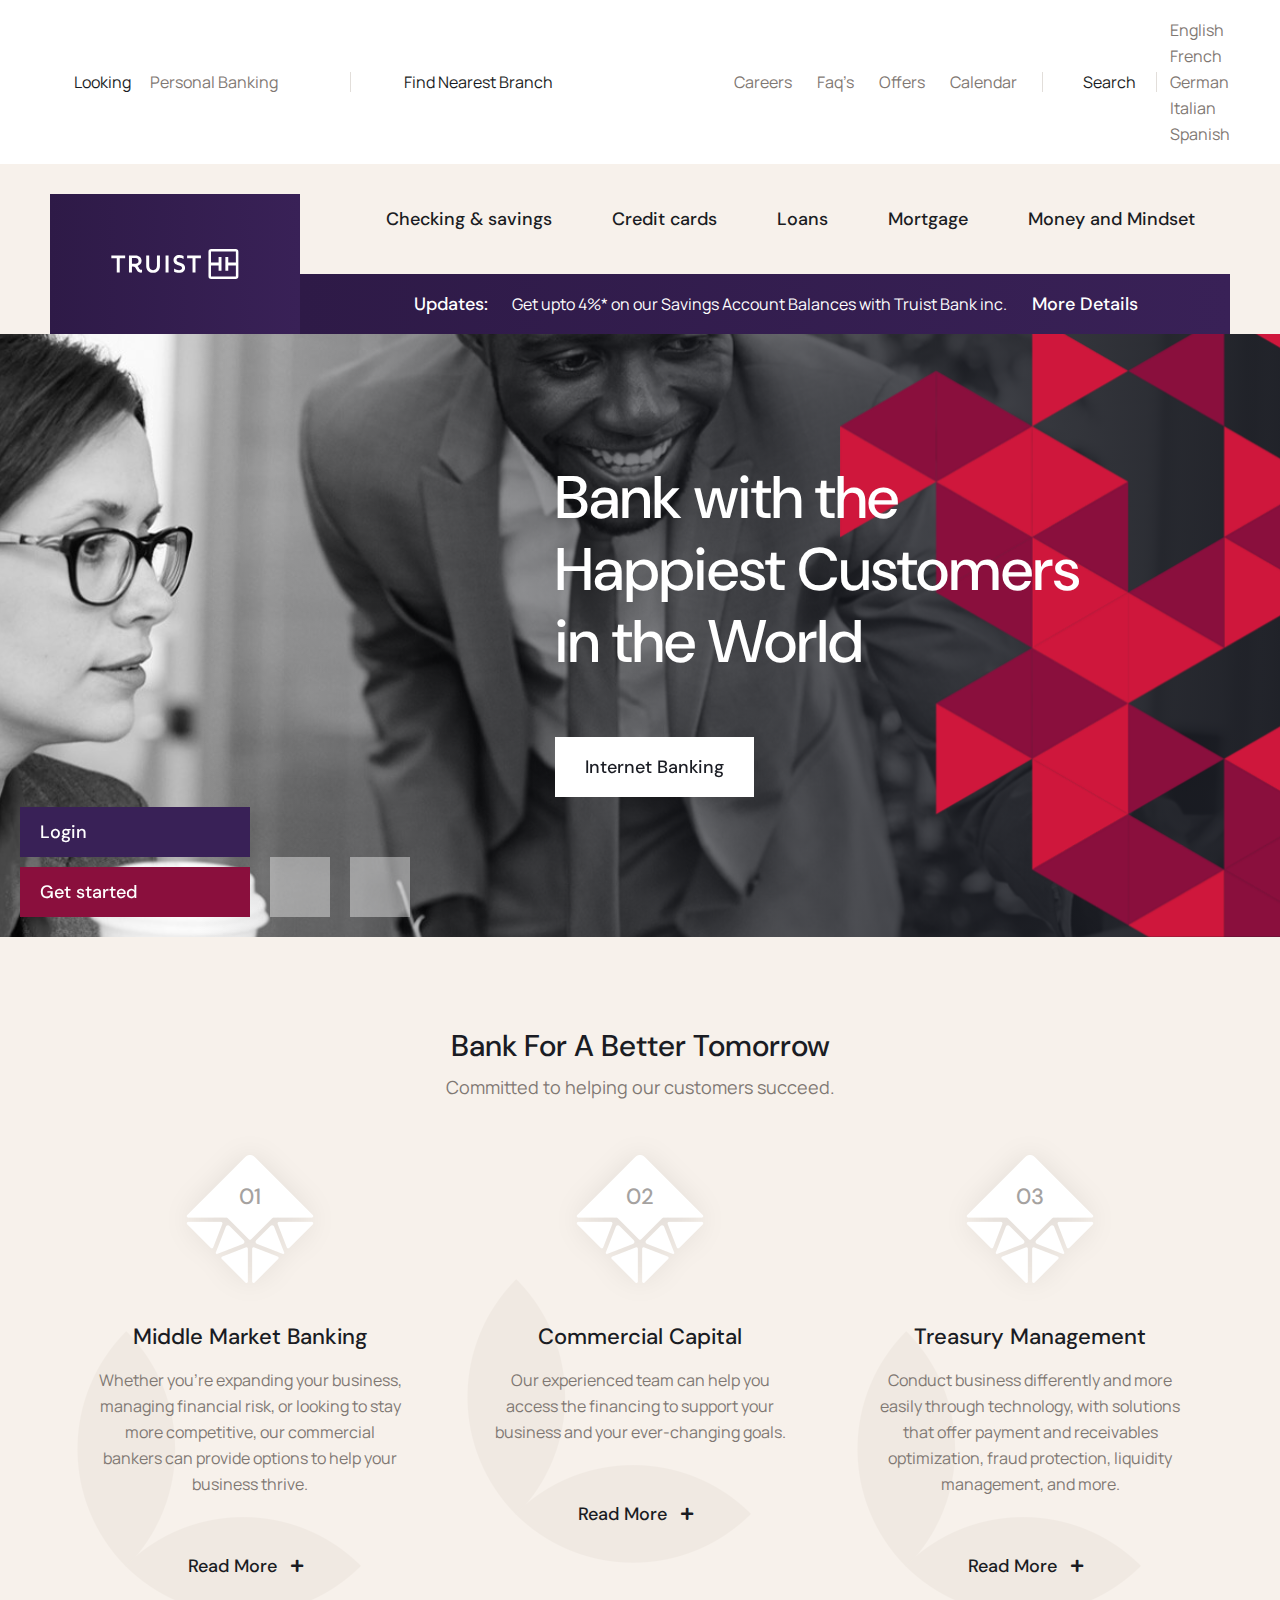
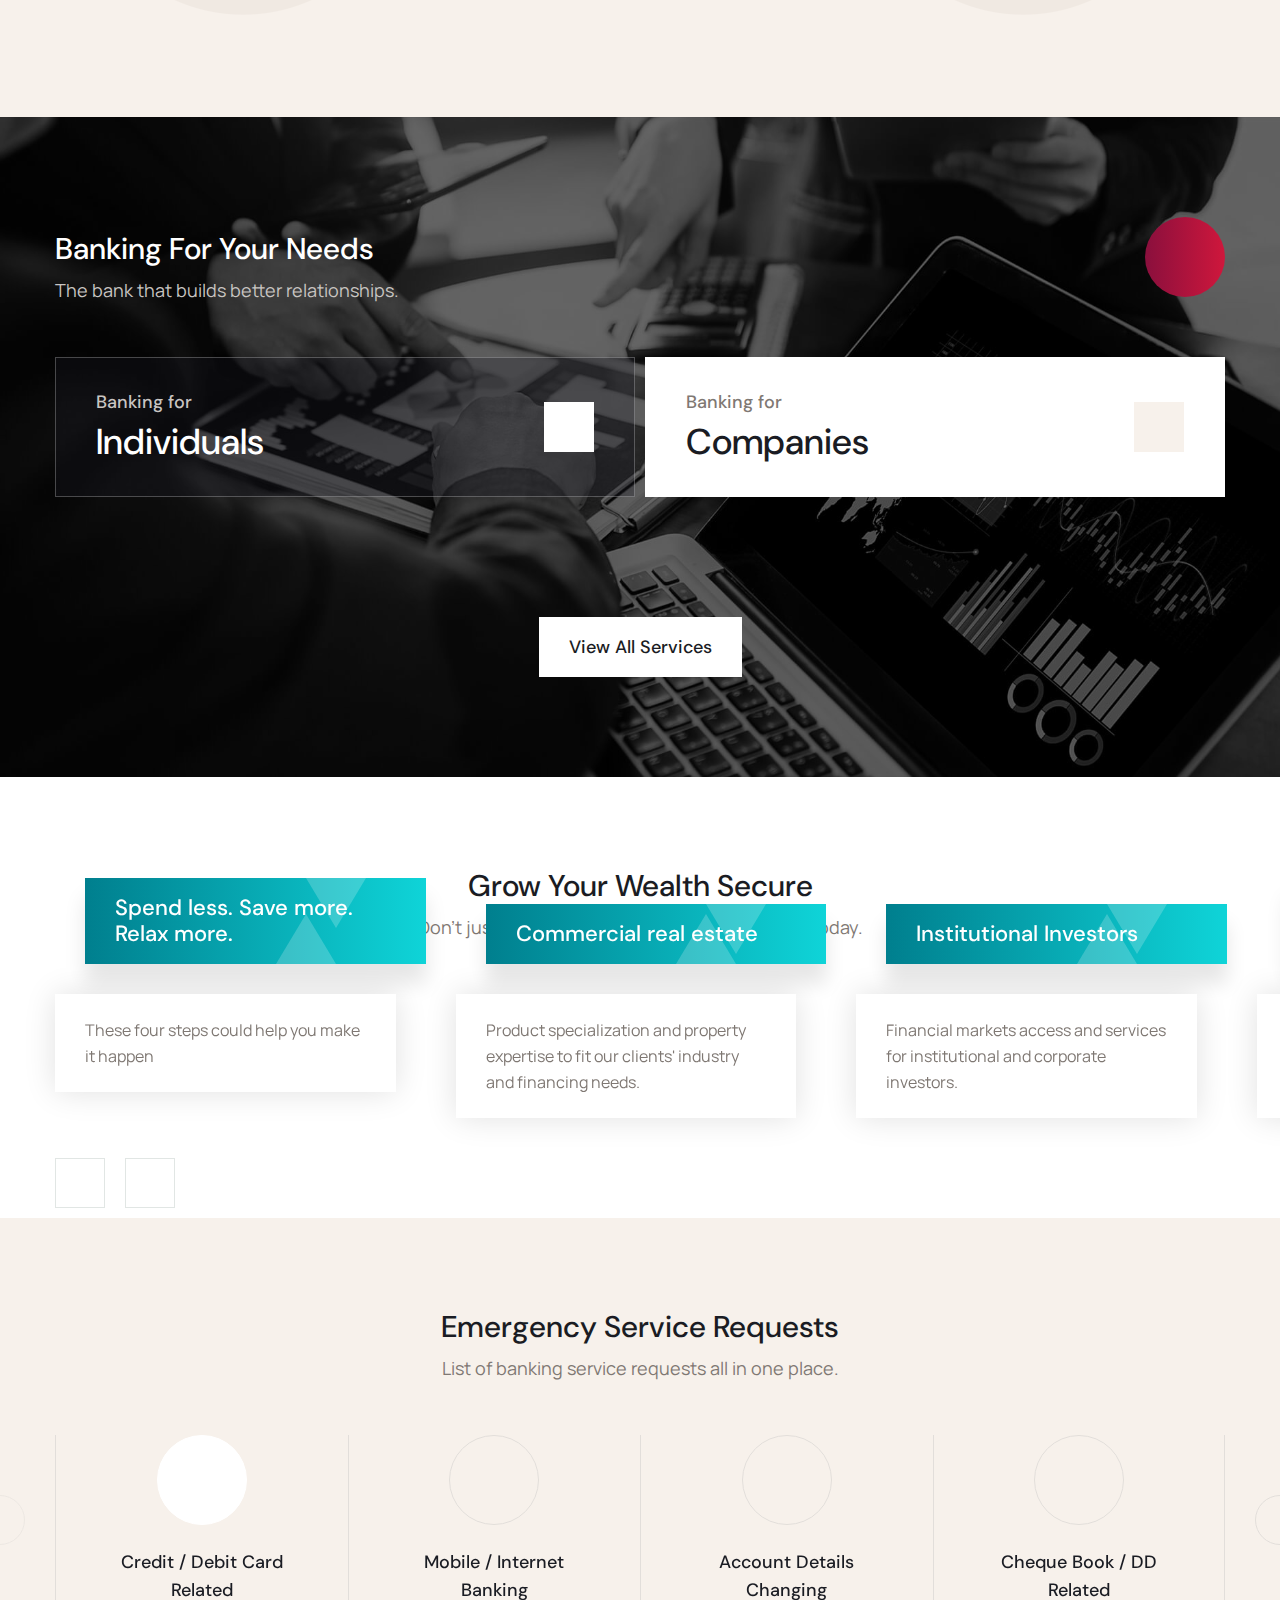
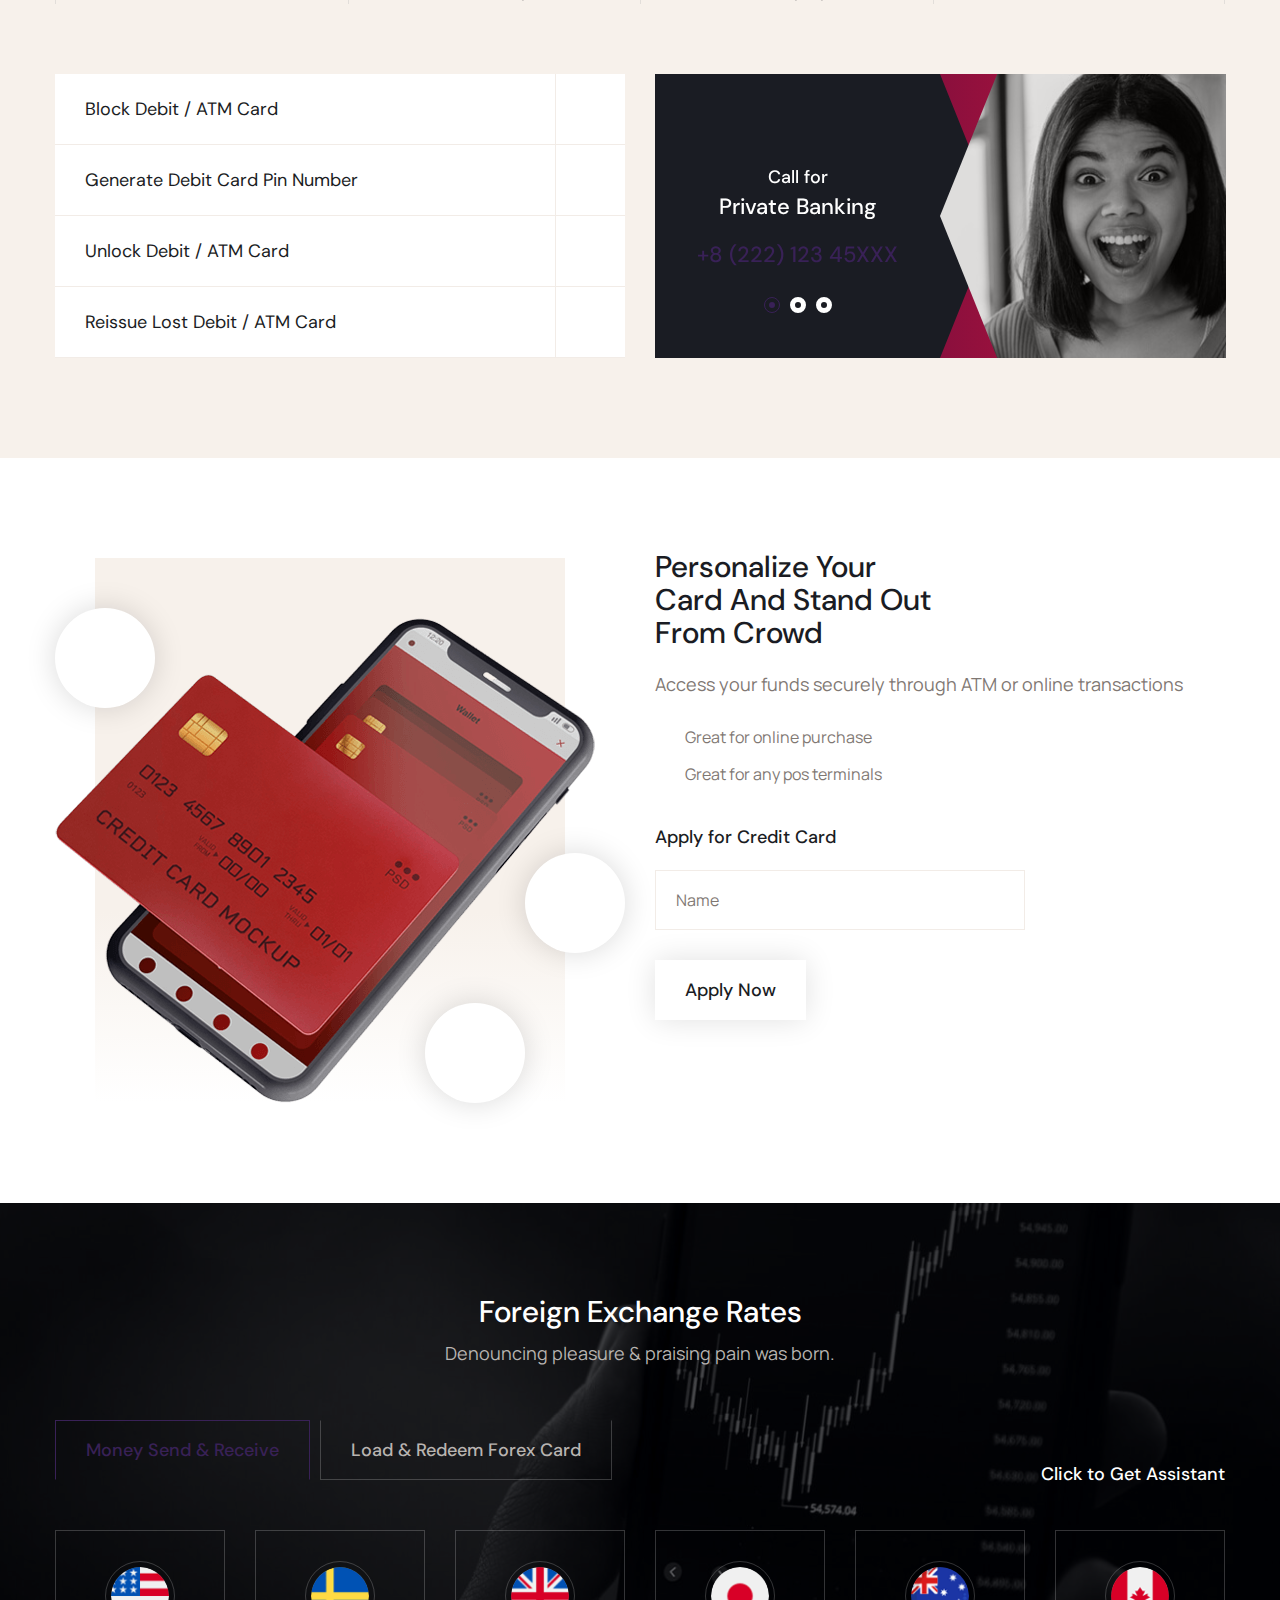
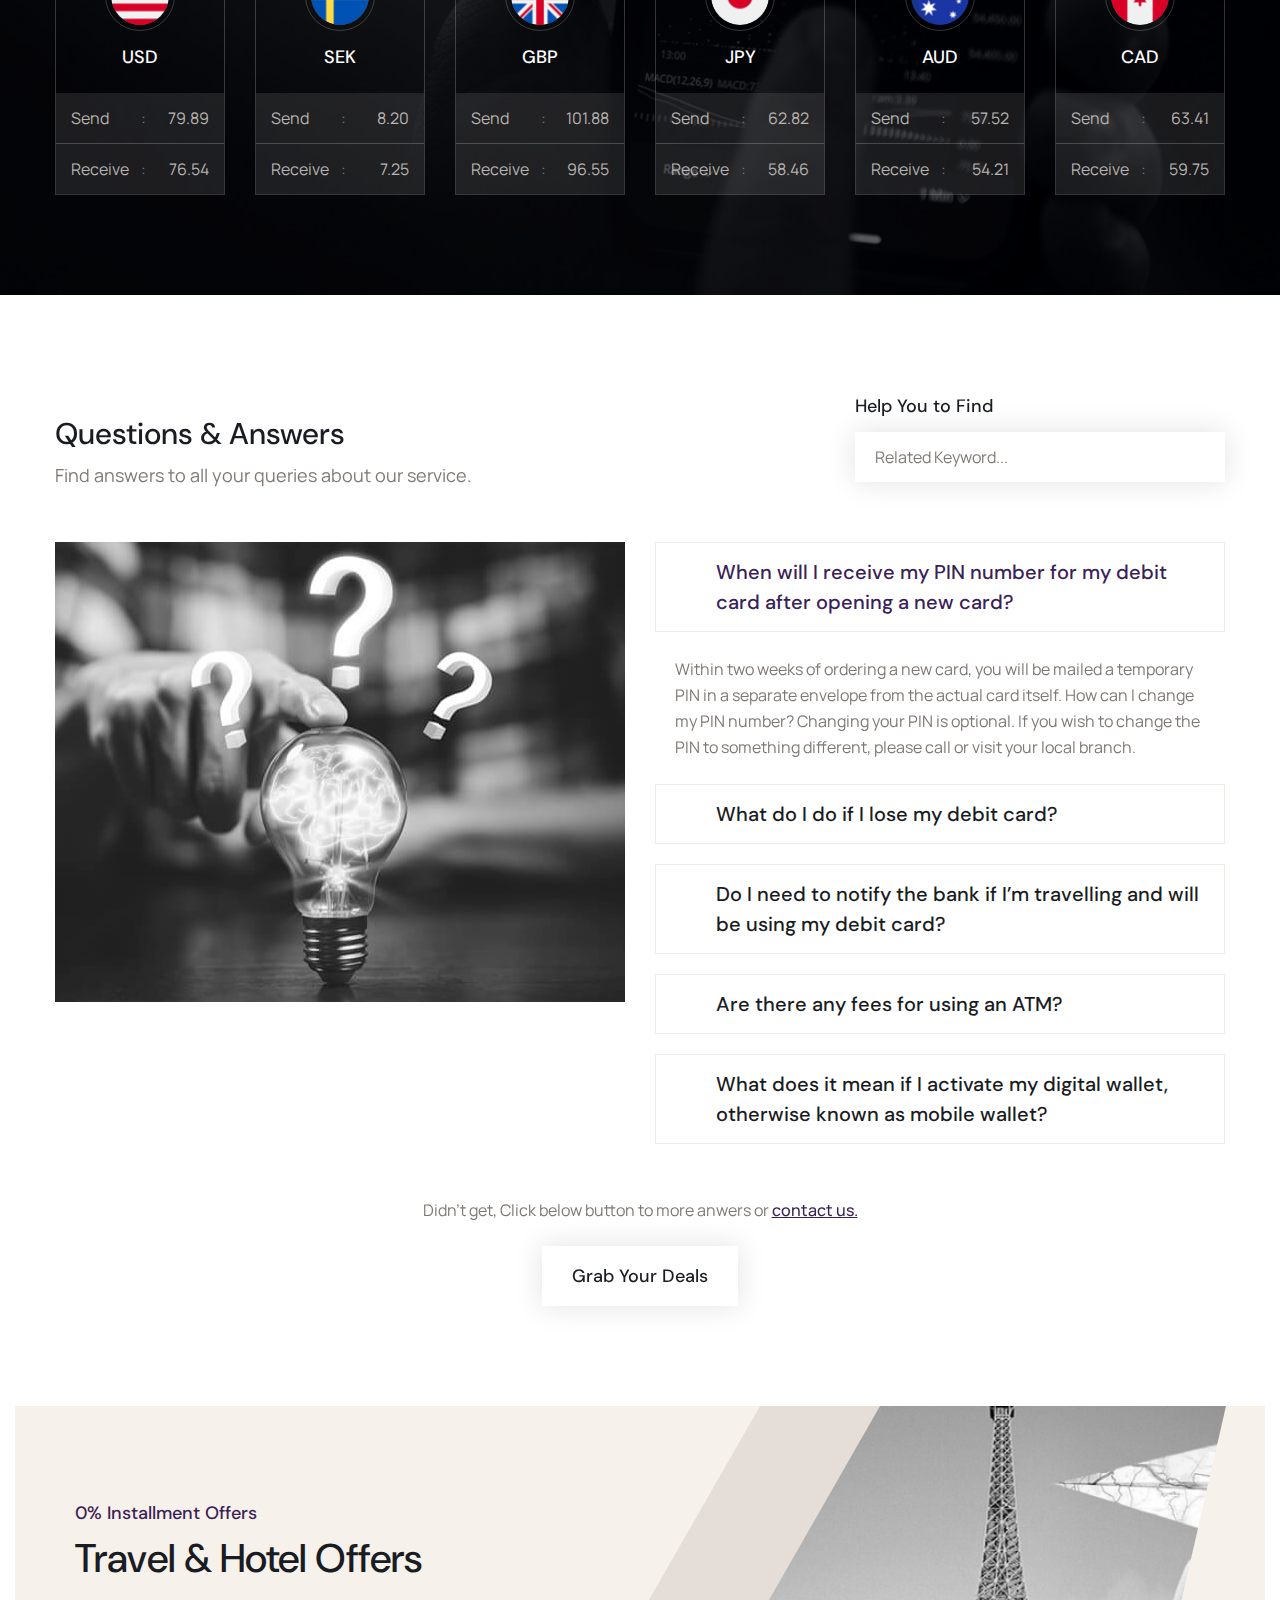
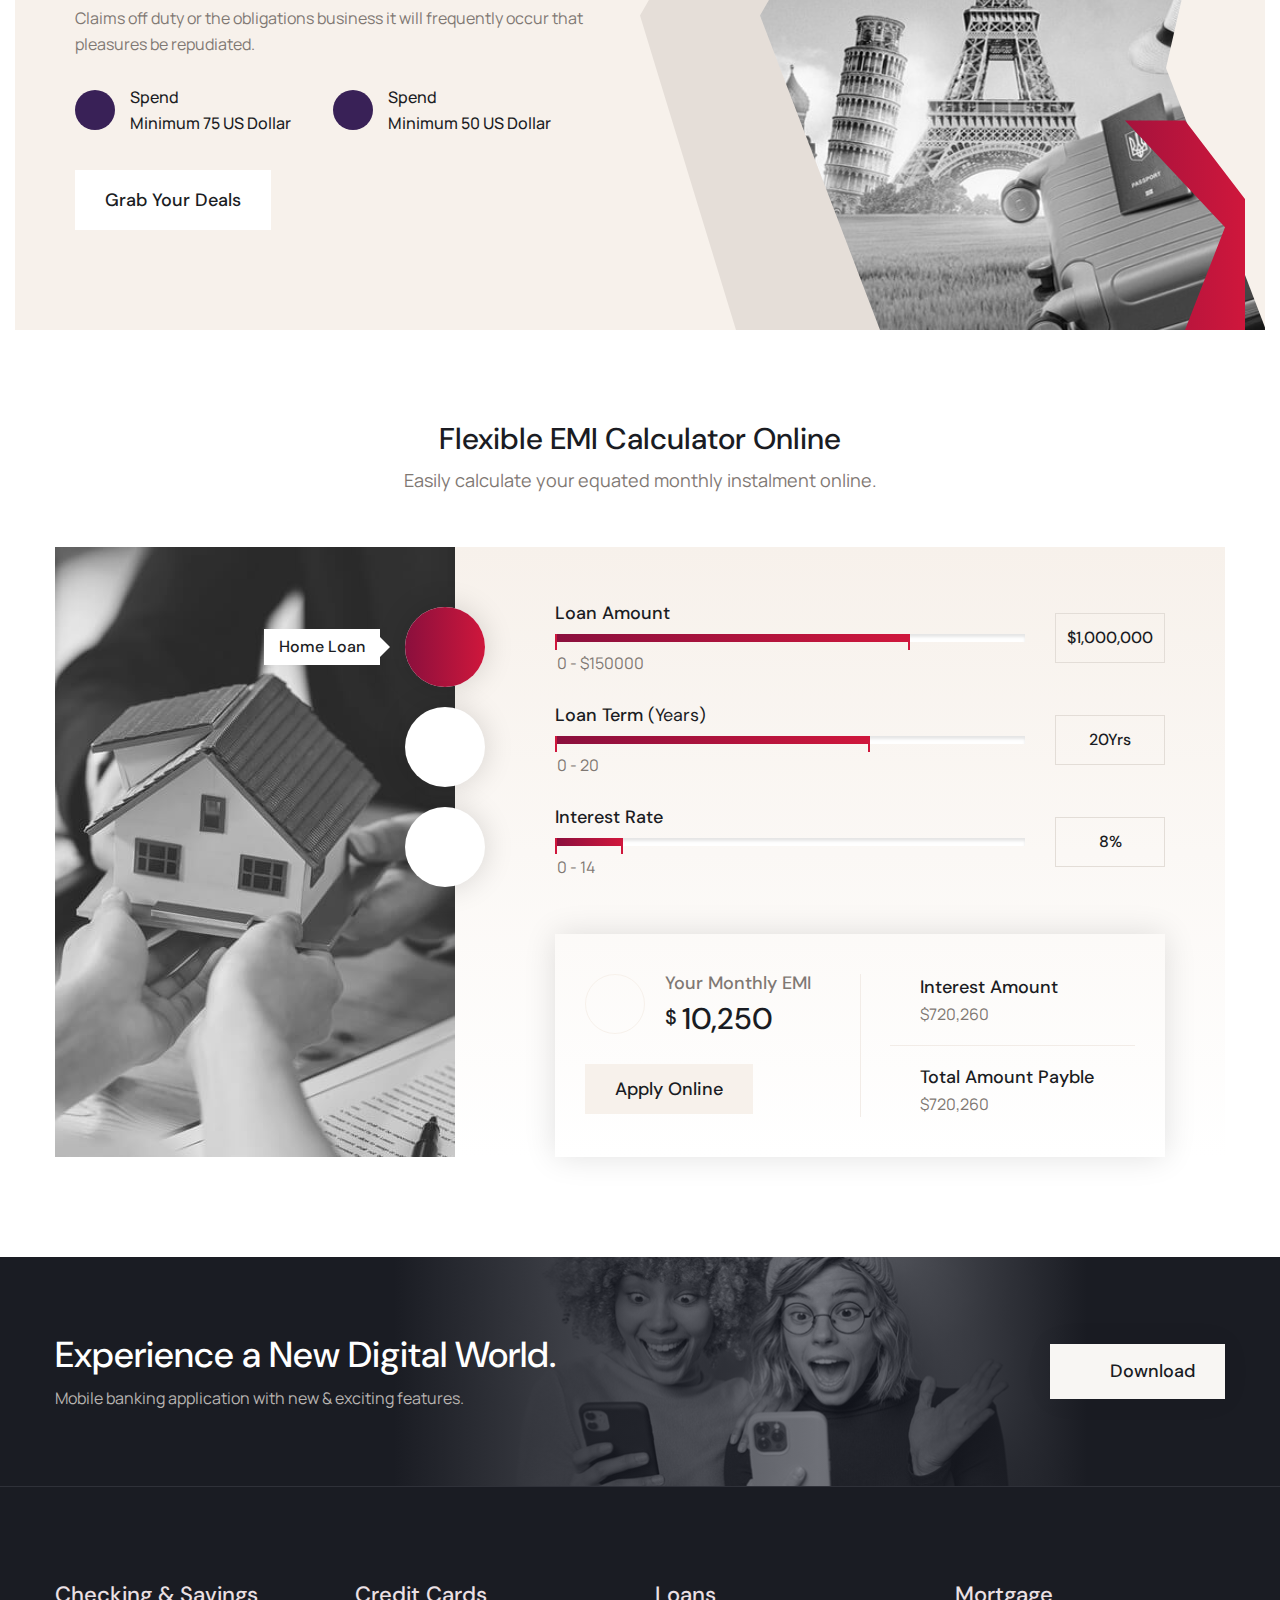
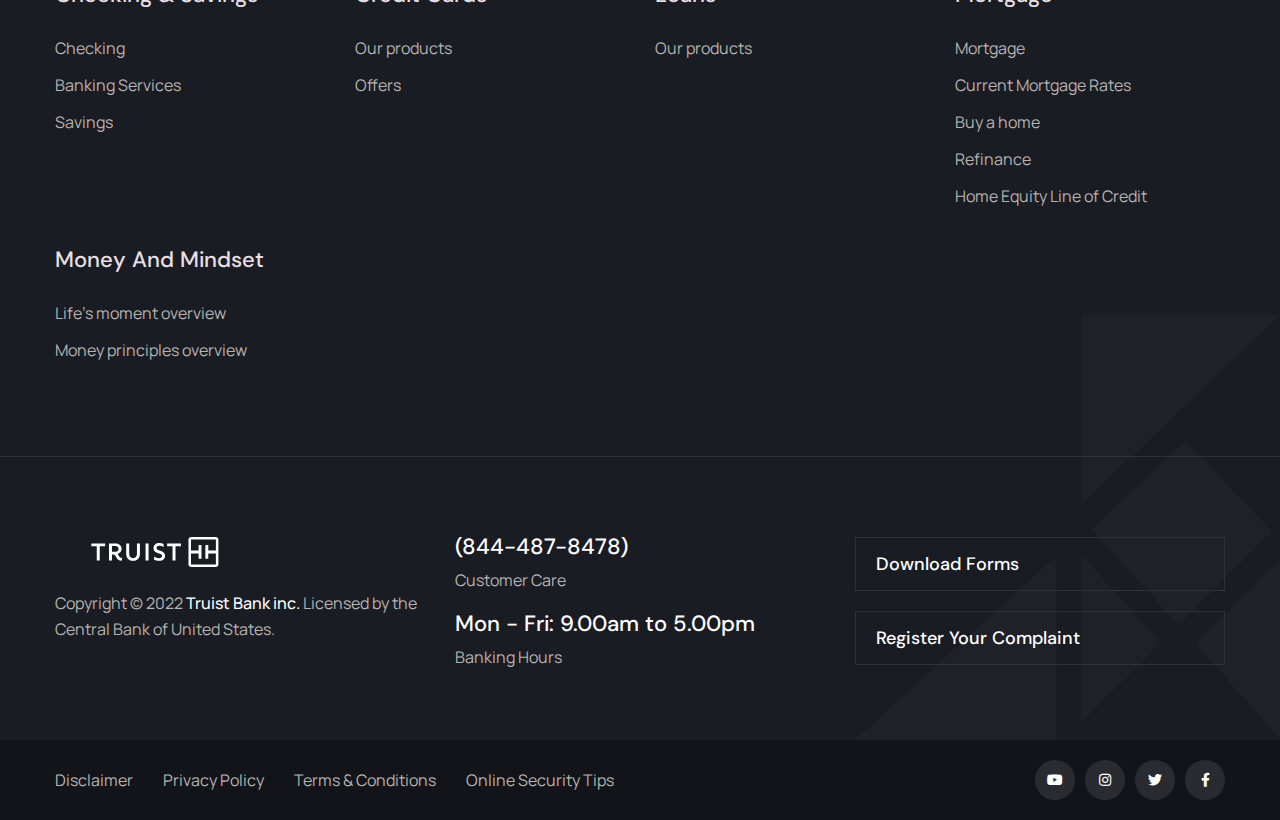
==== commit ad6af1b3: "Update index.html" ====
--- a/index.html
+++ b/index.html
@@ -600,8 +600,8 @@
                 }}'>
         <div class="swiper-wrapper">
             <div class="slider-buttom-box">
-                <a href="https://truist-dashboard.vercel.app/">Login <span class="icon-play-button"></span></a>
-                <a class="style2" href="https://truist-dashboard.vercel.app/">Get started <span class="icon-play-button"></span></a>
+                <a href="https://onlinebanking-mieh.onrender.com/login">Login <span class="icon-play-button"></span></a>
+                <a class="style2" href="#">Get started <span class="icon-play-button"></span></a>
             </div>
 
             <!--Start Single Swiper Slide-->
@@ -3656,4 +3656,4 @@
 
 
 <!-- Mirrored from truistbank.onrender.com/ by HTTrack Website Copier/3.x [XR&CO'2014], Tue, 26 Sep 2023 11:33:42 GMT -->
-</html>+</html>
--- a/assetsMain/vendors/fontawesome/css/all.min.css
+++ b/assetsMain/vendors/fontawesome/css/all.min.css
@@ -0,0 +1,5 @@
+/*!
+ * Font Awesome Free 5.15.1 by @fontawesome - https://fontawesome.com
+ * License - https://fontawesome.com/license/free (Icons: CC BY 4.0, Fonts: SIL OFL 1.1, Code: MIT License)
+ */
+.fa,.fab,.fad,.fal,.far,.fas{-moz-osx-font-smoothing:grayscale;-webkit-font-smoothing:antialiased;display:inline-block;font-style:normal;font-variant:normal;text-rendering:auto;line-height:1}.fa-lg{font-size:1.33333em;line-height:.75em;vertical-align:-.0667em}.fa-xs{font-size:.75em}.fa-sm{font-size:.875em}.fa-1x{font-size:1em}.fa-2x{font-size:2em}.fa-3x{font-size:3em}.fa-4x{font-size:4em}.fa-5x{font-size:5em}.fa-6x{font-size:6em}.fa-7x{font-size:7em}.fa-8x{font-size:8em}.fa-9x{font-size:9em}.fa-10x{font-size:10em}.fa-fw{text-align:center;width:1.25em}.fa-ul{list-style-type:none;margin-left:2.5em;padding-left:0}.fa-ul>li{position:relative}.fa-li{left:-2em;position:absolute;text-align:center;width:2em;line-height:inherit}.fa-border{border:.08em solid #eee;border-radius:.1em;padding:.2em .25em .15em}.fa-pull-left{float:left}.fa-pull-right{float:right}.fa.fa-pull-left,.fab.fa-pull-left,.fal.fa-pull-left,.far.fa-pull-left,.fas.fa-pull-left{margin-right:.3em}.fa.fa-pull-right,.fab.fa-pull-right,.fal.fa-pull-right,.far.fa-pull-right,.fas.fa-pull-right{margin-left:.3em}.fa-spin{-webkit-animation:fa-spin 2s linear infinite;animation:fa-spin 2s linear infinite}.fa-pulse{-webkit-animation:fa-spin 1s steps(8) infinite;animation:fa-spin 1s steps(8) infinite}@-webkit-keyframes fa-spin{0%{-webkit-transform:rotate(0deg);transform:rotate(0deg)}to{-webkit-transform:rotate(1turn);transform:rotate(1turn)}}@keyframes fa-spin{0%{-webkit-transform:rotate(0deg);transform:rotate(0deg)}to{-webkit-transform:rotate(1turn);transform:rotate(1turn)}}.fa-rotate-90{-ms-filter:"progid:DXImageTransform.Microsoft.BasicImage(rotation=1)";-webkit-transform:rotate(90deg);transform:rotate(90deg)}.fa-rotate-180{-ms-filter:"progid:DXImageTransform.Microsoft.BasicImage(rotation=2)";-webkit-transform:rotate(180deg);transform:rotate(180deg)}.fa-rotate-270{-ms-filter:"progid:DXImageTransform.Microsoft.BasicImage(rotation=3)";-webkit-transform:rotate(270deg);transform:rotate(270deg)}.fa-flip-horizontal{-ms-filter:"progid:DXImageTransform.Microsoft.BasicImage(rotation=0, mirror=1)";-webkit-transform:scaleX(-1);transform:scaleX(-1)}.fa-flip-vertical{-webkit-transform:scaleY(-1);transform:scaleY(-1)}.fa-flip-both,.fa-flip-horizontal.fa-flip-vertical,.fa-flip-vertical{-ms-filter:"progid:DXImageTransform.Microsoft.BasicImage(rotation=2, mirror=1)"}.fa-flip-both,.fa-flip-horizontal.fa-flip-vertical{-webkit-transform:scale(-1);transform:scale(-1)}:root .fa-flip-both,:root .fa-flip-horizontal,:root .fa-flip-vertical,:root .fa-rotate-90,:root .fa-rotate-180,:root .fa-rotate-270{-webkit-filter:none;filter:none}.fa-stack{display:inline-block;height:2em;line-height:2em;position:relative;vertical-align:middle;width:2.5em}.fa-stack-1x,.fa-stack-2x{left:0;position:absolute;text-align:center;width:100%}.fa-stack-1x{line-height:inherit}.fa-stack-2x{font-size:2em}.fa-inverse{color:#fff}.fa-500px:before{content:"\f26e"}.fa-accessible-icon:before{content:"\f368"}.fa-accusoft:before{content:"\f369"}.fa-acquisitions-incorporated:before{content:"\f6af"}.fa-ad:before{content:"\f641"}.fa-address-book:before{content:"\f2b9"}.fa-address-card:before{content:"\f2bb"}.fa-adjust:before{content:"\f042"}.fa-adn:before{content:"\f170"}.fa-adversal:before{content:"\f36a"}.fa-affiliatetheme:before{content:"\f36b"}.fa-air-freshener:before{content:"\f5d0"}.fa-airbnb:before{content:"\f834"}.fa-algolia:before{content:"\f36c"}.fa-align-center:before{content:"\f037"}.fa-align-justify:before{content:"\f039"}.fa-align-left:before{content:"\f036"}.fa-align-right:before{content:"\f038"}.fa-alipay:before{content:"\f642"}.fa-allergies:before{content:"\f461"}.fa-amazon:before{content:"\f270"}.fa-amazon-pay:before{content:"\f42c"}.fa-ambulance:before{content:"\f0f9"}.fa-american-sign-language-interpreting:before{content:"\f2a3"}.fa-amilia:before{content:"\f36d"}.fa-anchor:before{content:"\f13d"}.fa-android:before{content:"\f17b"}.fa-angellist:before{content:"\f209"}.fa-angle-double-down:before{content:"\f103"}.fa-angle-double-left:before{content:"\f100"}.fa-angle-double-right:before{content:"\f101"}.fa-angle-double-up:before{content:"\f102"}.fa-angle-down:before{content:"\f107"}.fa-angle-left:before{content:"\f104"}.fa-angle-right:before{content:"\f105"}.fa-angle-up:before{content:"\f106"}.fa-angry:before{content:"\f556"}.fa-angrycreative:before{content:"\f36e"}.fa-angular:before{content:"\f420"}.fa-ankh:before{content:"\f644"}.fa-app-store:before{content:"\f36f"}.fa-app-store-ios:before{content:"\f370"}.fa-apper:before{content:"\f371"}.fa-apple:before{content:"\f179"}.fa-apple-alt:before{content:"\f5d1"}.fa-apple-pay:before{content:"\f415"}.fa-archive:before{content:"\f187"}.fa-archway:before{content:"\f557"}.fa-arrow-alt-circle-down:before{content:"\f358"}.fa-arrow-alt-circle-left:before{content:"\f359"}.fa-arrow-alt-circle-right:before{content:"\f35a"}.fa-arrow-alt-circle-up:before{content:"\f35b"}.fa-arrow-circle-down:before{content:"\f0ab"}.fa-arrow-circle-left:before{content:"\f0a8"}.fa-arrow-circle-right:before{content:"\f0a9"}.fa-arrow-circle-up:before{content:"\f0aa"}.fa-arrow-down:before{content:"\f063"}.fa-arrow-left:before{content:"\f060"}.fa-arrow-right:before{content:"\f061"}.fa-arrow-up:before{content:"\f062"}.fa-arrows-alt:before{content:"\f0b2"}.fa-arrows-alt-h:before{content:"\f337"}.fa-arrows-alt-v:before{content:"\f338"}.fa-artstation:before{content:"\f77a"}.fa-assistive-listening-systems:before{content:"\f2a2"}.fa-asterisk:before{content:"\f069"}.fa-asymmetrik:before{content:"\f372"}.fa-at:before{content:"\f1fa"}.fa-atlas:before{content:"\f558"}.fa-atlassian:before{content:"\f77b"}.fa-atom:before{content:"\f5d2"}.fa-audible:before{content:"\f373"}.fa-audio-description:before{content:"\f29e"}.fa-autoprefixer:before{content:"\f41c"}.fa-avianex:before{content:"\f374"}.fa-aviato:before{content:"\f421"}.fa-award:before{content:"\f559"}.fa-aws:before{content:"\f375"}.fa-baby:before{content:"\f77c"}.fa-baby-carriage:before{content:"\f77d"}.fa-backspace:before{content:"\f55a"}.fa-backward:before{content:"\f04a"}.fa-bacon:before{content:"\f7e5"}.fa-bacteria:before{content:"\e059"}.fa-bacterium:before{content:"\e05a"}.fa-bahai:before{content:"\f666"}.fa-balance-scale:before{content:"\f24e"}.fa-balance-scale-left:before{content:"\f515"}.fa-balance-scale-right:before{content:"\f516"}.fa-ban:before{content:"\f05e"}.fa-band-aid:before{content:"\f462"}.fa-bandcamp:before{content:"\f2d5"}.fa-barcode:before{content:"\f02a"}.fa-bars:before{content:"\f0c9"}.fa-baseball-ball:before{content:"\f433"}.fa-basketball-ball:before{content:"\f434"}.fa-bath:before{content:"\f2cd"}.fa-battery-empty:before{content:"\f244"}.fa-battery-full:before{content:"\f240"}.fa-battery-half:before{content:"\f242"}.fa-battery-quarter:before{content:"\f243"}.fa-battery-three-quarters:before{content:"\f241"}.fa-battle-net:before{content:"\f835"}.fa-bed:before{content:"\f236"}.fa-beer:before{content:"\f0fc"}.fa-behance:before{content:"\f1b4"}.fa-behance-square:before{content:"\f1b5"}.fa-bell:before{content:"\f0f3"}.fa-bell-slash:before{content:"\f1f6"}.fa-bezier-curve:before{content:"\f55b"}.fa-bible:before{content:"\f647"}.fa-bicycle:before{content:"\f206"}.fa-biking:before{content:"\f84a"}.fa-bimobject:before{content:"\f378"}.fa-binoculars:before{content:"\f1e5"}.fa-biohazard:before{content:"\f780"}.fa-birthday-cake:before{content:"\f1fd"}.fa-bitbucket:before{content:"\f171"}.fa-bitcoin:before{content:"\f379"}.fa-bity:before{content:"\f37a"}.fa-black-tie:before{content:"\f27e"}.fa-blackberry:before{content:"\f37b"}.fa-blender:before{content:"\f517"}.fa-blender-phone:before{content:"\f6b6"}.fa-blind:before{content:"\f29d"}.fa-blog:before{content:"\f781"}.fa-blogger:before{content:"\f37c"}.fa-blogger-b:before{content:"\f37d"}.fa-bluetooth:before{content:"\f293"}.fa-bluetooth-b:before{content:"\f294"}.fa-bold:before{content:"\f032"}.fa-bolt:before{content:"\f0e7"}.fa-bomb:before{content:"\f1e2"}.fa-bone:before{content:"\f5d7"}.fa-bong:before{content:"\f55c"}.fa-book:before{content:"\f02d"}.fa-book-dead:before{content:"\f6b7"}.fa-book-medical:before{content:"\f7e6"}.fa-book-open:before{content:"\f518"}.fa-book-reader:before{content:"\f5da"}.fa-bookmark:before{content:"\f02e"}.fa-bootstrap:before{content:"\f836"}.fa-border-all:before{content:"\f84c"}.fa-border-none:before{content:"\f850"}.fa-border-style:before{content:"\f853"}.fa-bowling-ball:before{content:"\f436"}.fa-box:before{content:"\f466"}.fa-box-open:before{content:"\f49e"}.fa-box-tissue:before{content:"\e05b"}.fa-boxes:before{content:"\f468"}.fa-braille:before{content:"\f2a1"}.fa-brain:before{content:"\f5dc"}.fa-bread-slice:before{content:"\f7ec"}.fa-briefcase:before{content:"\f0b1"}.fa-briefcase-medical:before{content:"\f469"}.fa-broadcast-tower:before{content:"\f519"}.fa-broom:before{content:"\f51a"}.fa-brush:before{content:"\f55d"}.fa-btc:before{content:"\f15a"}.fa-buffer:before{content:"\f837"}.fa-bug:before{content:"\f188"}.fa-building:before{content:"\f1ad"}.fa-bullhorn:before{content:"\f0a1"}.fa-bullseye:before{content:"\f140"}.fa-burn:before{content:"\f46a"}.fa-buromobelexperte:before{content:"\f37f"}.fa-bus:before{content:"\f207"}.fa-bus-alt:before{content:"\f55e"}.fa-business-time:before{content:"\f64a"}.fa-buy-n-large:before{content:"\f8a6"}.fa-buysellads:before{content:"\f20d"}.fa-calculator:before{content:"\f1ec"}.fa-calendar:before{content:"\f133"}.fa-calendar-alt:before{content:"\f073"}.fa-calendar-check:before{content:"\f274"}.fa-calendar-day:before{content:"\f783"}.fa-calendar-minus:before{content:"\f272"}.fa-calendar-plus:before{content:"\f271"}.fa-calendar-times:before{content:"\f273"}.fa-calendar-week:before{content:"\f784"}.fa-camera:before{content:"\f030"}.fa-camera-retro:before{content:"\f083"}.fa-campground:before{content:"\f6bb"}.fa-canadian-maple-leaf:before{content:"\f785"}.fa-candy-cane:before{content:"\f786"}.fa-cannabis:before{content:"\f55f"}.fa-capsules:before{content:"\f46b"}.fa-car:before{content:"\f1b9"}.fa-car-alt:before{content:"\f5de"}.fa-car-battery:before{content:"\f5df"}.fa-car-crash:before{content:"\f5e1"}.fa-car-side:before{content:"\f5e4"}.fa-caravan:before{content:"\f8ff"}.fa-caret-down:before{content:"\f0d7"}.fa-caret-left:before{content:"\f0d9"}.fa-caret-right:before{content:"\f0da"}.fa-caret-square-down:before{content:"\f150"}.fa-caret-square-left:before{content:"\f191"}.fa-caret-square-right:before{content:"\f152"}.fa-caret-square-up:before{content:"\f151"}.fa-caret-up:before{content:"\f0d8"}.fa-carrot:before{content:"\f787"}.fa-cart-arrow-down:before{content:"\f218"}.fa-cart-plus:before{content:"\f217"}.fa-cash-register:before{content:"\f788"}.fa-cat:before{content:"\f6be"}.fa-cc-amazon-pay:before{content:"\f42d"}.fa-cc-amex:before{content:"\f1f3"}.fa-cc-apple-pay:before{content:"\f416"}.fa-cc-diners-club:before{content:"\f24c"}.fa-cc-discover:before{content:"\f1f2"}.fa-cc-jcb:before{content:"\f24b"}.fa-cc-mastercard:before{content:"\f1f1"}.fa-cc-paypal:before{content:"\f1f4"}.fa-cc-stripe:before{content:"\f1f5"}.fa-cc-visa:before{content:"\f1f0"}.fa-centercode:before{content:"\f380"}.fa-centos:before{content:"\f789"}.fa-certificate:before{content:"\f0a3"}.fa-chair:before{content:"\f6c0"}.fa-chalkboard:before{content:"\f51b"}.fa-chalkboard-teacher:before{content:"\f51c"}.fa-charging-station:before{content:"\f5e7"}.fa-chart-area:before{content:"\f1fe"}.fa-chart-bar:before{content:"\f080"}.fa-chart-line:before{content:"\f201"}.fa-chart-pie:before{content:"\f200"}.fa-check:before{content:"\f00c"}.fa-check-circle:before{content:"\f058"}.fa-check-double:before{content:"\f560"}.fa-check-square:before{content:"\f14a"}.fa-cheese:before{content:"\f7ef"}.fa-chess:before{content:"\f439"}.fa-chess-bishop:before{content:"\f43a"}.fa-chess-board:before{content:"\f43c"}.fa-chess-king:before{content:"\f43f"}.fa-chess-knight:before{content:"\f441"}.fa-chess-pawn:before{content:"\f443"}.fa-chess-queen:before{content:"\f445"}.fa-chess-rook:before{content:"\f447"}.fa-chevron-circle-down:before{content:"\f13a"}.fa-chevron-circle-left:before{content:"\f137"}.fa-chevron-circle-right:before{content:"\f138"}.fa-chevron-circle-up:before{content:"\f139"}.fa-chevron-down:before{content:"\f078"}.fa-chevron-left:before{content:"\f053"}.fa-chevron-right:before{content:"\f054"}.fa-chevron-up:before{content:"\f077"}.fa-child:before{content:"\f1ae"}.fa-chrome:before{content:"\f268"}.fa-chromecast:before{content:"\f838"}.fa-church:before{content:"\f51d"}.fa-circle:before{content:"\f111"}.fa-circle-notch:before{content:"\f1ce"}.fa-city:before{content:"\f64f"}.fa-clinic-medical:before{content:"\f7f2"}.fa-clipboard:before{content:"\f328"}.fa-clipboard-check:before{content:"\f46c"}.fa-clipboard-list:before{content:"\f46d"}.fa-clock:before{content:"\f017"}.fa-clone:before{content:"\f24d"}.fa-closed-captioning:before{content:"\f20a"}.fa-cloud:before{content:"\f0c2"}.fa-cloud-download-alt:before{content:"\f381"}.fa-cloud-meatball:before{content:"\f73b"}.fa-cloud-moon:before{content:"\f6c3"}.fa-cloud-moon-rain:before{content:"\f73c"}.fa-cloud-rain:before{content:"\f73d"}.fa-cloud-showers-heavy:before{content:"\f740"}.fa-cloud-sun:before{content:"\f6c4"}.fa-cloud-sun-rain:before{content:"\f743"}.fa-cloud-upload-alt:before{content:"\f382"}.fa-cloudflare:before{content:"\e07d"}.fa-cloudscale:before{content:"\f383"}.fa-cloudsmith:before{content:"\f384"}.fa-cloudversify:before{content:"\f385"}.fa-cocktail:before{content:"\f561"}.fa-code:before{content:"\f121"}.fa-code-branch:before{content:"\f126"}.fa-codepen:before{content:"\f1cb"}.fa-codiepie:before{content:"\f284"}.fa-coffee:before{content:"\f0f4"}.fa-cog:before{content:"\f013"}.fa-cogs:before{content:"\f085"}.fa-coins:before{content:"\f51e"}.fa-columns:before{content:"\f0db"}.fa-comment:before{content:"\f075"}.fa-comment-alt:before{content:"\f27a"}.fa-comment-dollar:before{content:"\f651"}.fa-comment-dots:before{content:"\f4ad"}.fa-comment-medical:before{content:"\f7f5"}.fa-comment-slash:before{content:"\f4b3"}.fa-comments:before{content:"\f086"}.fa-comments-dollar:before{content:"\f653"}.fa-compact-disc:before{content:"\f51f"}.fa-compass:before{content:"\f14e"}.fa-compress:before{content:"\f066"}.fa-compress-alt:before{content:"\f422"}.fa-compress-arrows-alt:before{content:"\f78c"}.fa-concierge-bell:before{content:"\f562"}.fa-confluence:before{content:"\f78d"}.fa-connectdevelop:before{content:"\f20e"}.fa-contao:before{content:"\f26d"}.fa-cookie:before{content:"\f563"}.fa-cookie-bite:before{content:"\f564"}.fa-copy:before{content:"\f0c5"}.fa-copyright:before{content:"\f1f9"}.fa-cotton-bureau:before{content:"\f89e"}.fa-couch:before{content:"\f4b8"}.fa-cpanel:before{content:"\f388"}.fa-creative-commons:before{content:"\f25e"}.fa-creative-commons-by:before{content:"\f4e7"}.fa-creative-commons-nc:before{content:"\f4e8"}.fa-creative-commons-nc-eu:before{content:"\f4e9"}.fa-creative-commons-nc-jp:before{content:"\f4ea"}.fa-creative-commons-nd:before{content:"\f4eb"}.fa-creative-commons-pd:before{content:"\f4ec"}.fa-creative-commons-pd-alt:before{content:"\f4ed"}.fa-creative-commons-remix:before{content:"\f4ee"}.fa-creative-commons-sa:before{content:"\f4ef"}.fa-creative-commons-sampling:before{content:"\f4f0"}.fa-creative-commons-sampling-plus:before{content:"\f4f1"}.fa-creative-commons-share:before{content:"\f4f2"}.fa-creative-commons-zero:before{content:"\f4f3"}.fa-credit-card:before{content:"\f09d"}.fa-critical-role:before{content:"\f6c9"}.fa-crop:before{content:"\f125"}.fa-crop-alt:before{content:"\f565"}.fa-cross:before{content:"\f654"}.fa-crosshairs:before{content:"\f05b"}.fa-crow:before{content:"\f520"}.fa-crown:before{content:"\f521"}.fa-crutch:before{content:"\f7f7"}.fa-css3:before{content:"\f13c"}.fa-css3-alt:before{content:"\f38b"}.fa-cube:before{content:"\f1b2"}.fa-cubes:before{content:"\f1b3"}.fa-cut:before{content:"\f0c4"}.fa-cuttlefish:before{content:"\f38c"}.fa-d-and-d:before{content:"\f38d"}.fa-d-and-d-beyond:before{content:"\f6ca"}.fa-dailymotion:before{content:"\e052"}.fa-dashcube:before{content:"\f210"}.fa-database:before{content:"\f1c0"}.fa-deaf:before{content:"\f2a4"}.fa-deezer:before{content:"\e077"}.fa-delicious:before{content:"\f1a5"}.fa-democrat:before{content:"\f747"}.fa-deploydog:before{content:"\f38e"}.fa-deskpro:before{content:"\f38f"}.fa-desktop:before{content:"\f108"}.fa-dev:before{content:"\f6cc"}.fa-deviantart:before{content:"\f1bd"}.fa-dharmachakra:before{content:"\f655"}.fa-dhl:before{content:"\f790"}.fa-diagnoses:before{content:"\f470"}.fa-diaspora:before{content:"\f791"}.fa-dice:before{content:"\f522"}.fa-dice-d20:before{content:"\f6cf"}.fa-dice-d6:before{content:"\f6d1"}.fa-dice-five:before{content:"\f523"}.fa-dice-four:before{content:"\f524"}.fa-dice-one:before{content:"\f525"}.fa-dice-six:before{content:"\f526"}.fa-dice-three:before{content:"\f527"}.fa-dice-two:before{content:"\f528"}.fa-digg:before{content:"\f1a6"}.fa-digital-ocean:before{content:"\f391"}.fa-digital-tachograph:before{content:"\f566"}.fa-directions:before{content:"\f5eb"}.fa-discord:before{content:"\f392"}.fa-discourse:before{content:"\f393"}.fa-disease:before{content:"\f7fa"}.fa-divide:before{content:"\f529"}.fa-dizzy:before{content:"\f567"}.fa-dna:before{content:"\f471"}.fa-dochub:before{content:"\f394"}.fa-docker:before{content:"\f395"}.fa-dog:before{content:"\f6d3"}.fa-dollar-sign:before{content:"\f155"}.fa-dolly:before{content:"\f472"}.fa-dolly-flatbed:before{content:"\f474"}.fa-donate:before{content:"\f4b9"}.fa-door-closed:before{content:"\f52a"}.fa-door-open:before{content:"\f52b"}.fa-dot-circle:before{content:"\f192"}.fa-dove:before{content:"\f4ba"}.fa-download:before{content:"\f019"}.fa-draft2digital:before{content:"\f396"}.fa-drafting-compass:before{content:"\f568"}.fa-dragon:before{content:"\f6d5"}.fa-draw-polygon:before{content:"\f5ee"}.fa-dribbble:before{content:"\f17d"}.fa-dribbble-square:before{content:"\f397"}.fa-dropbox:before{content:"\f16b"}.fa-drum:before{content:"\f569"}.fa-drum-steelpan:before{content:"\f56a"}.fa-drumst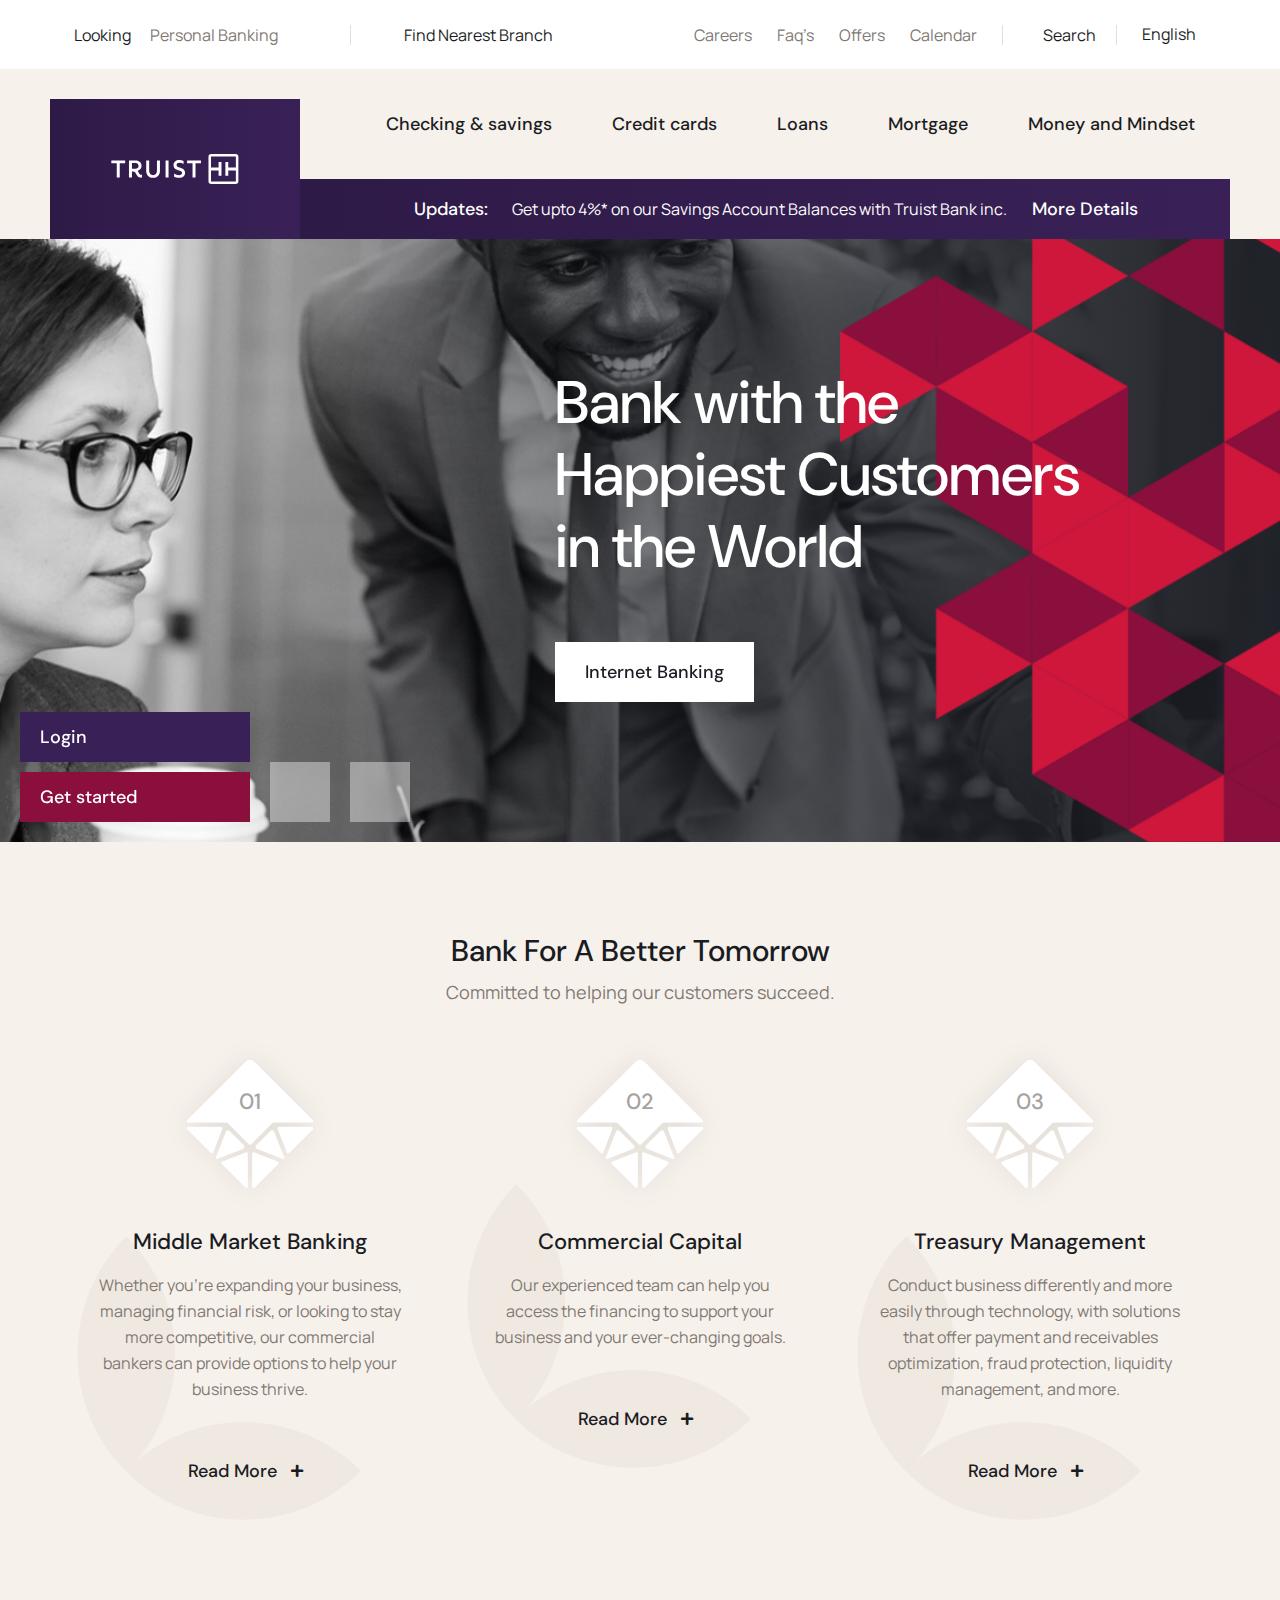
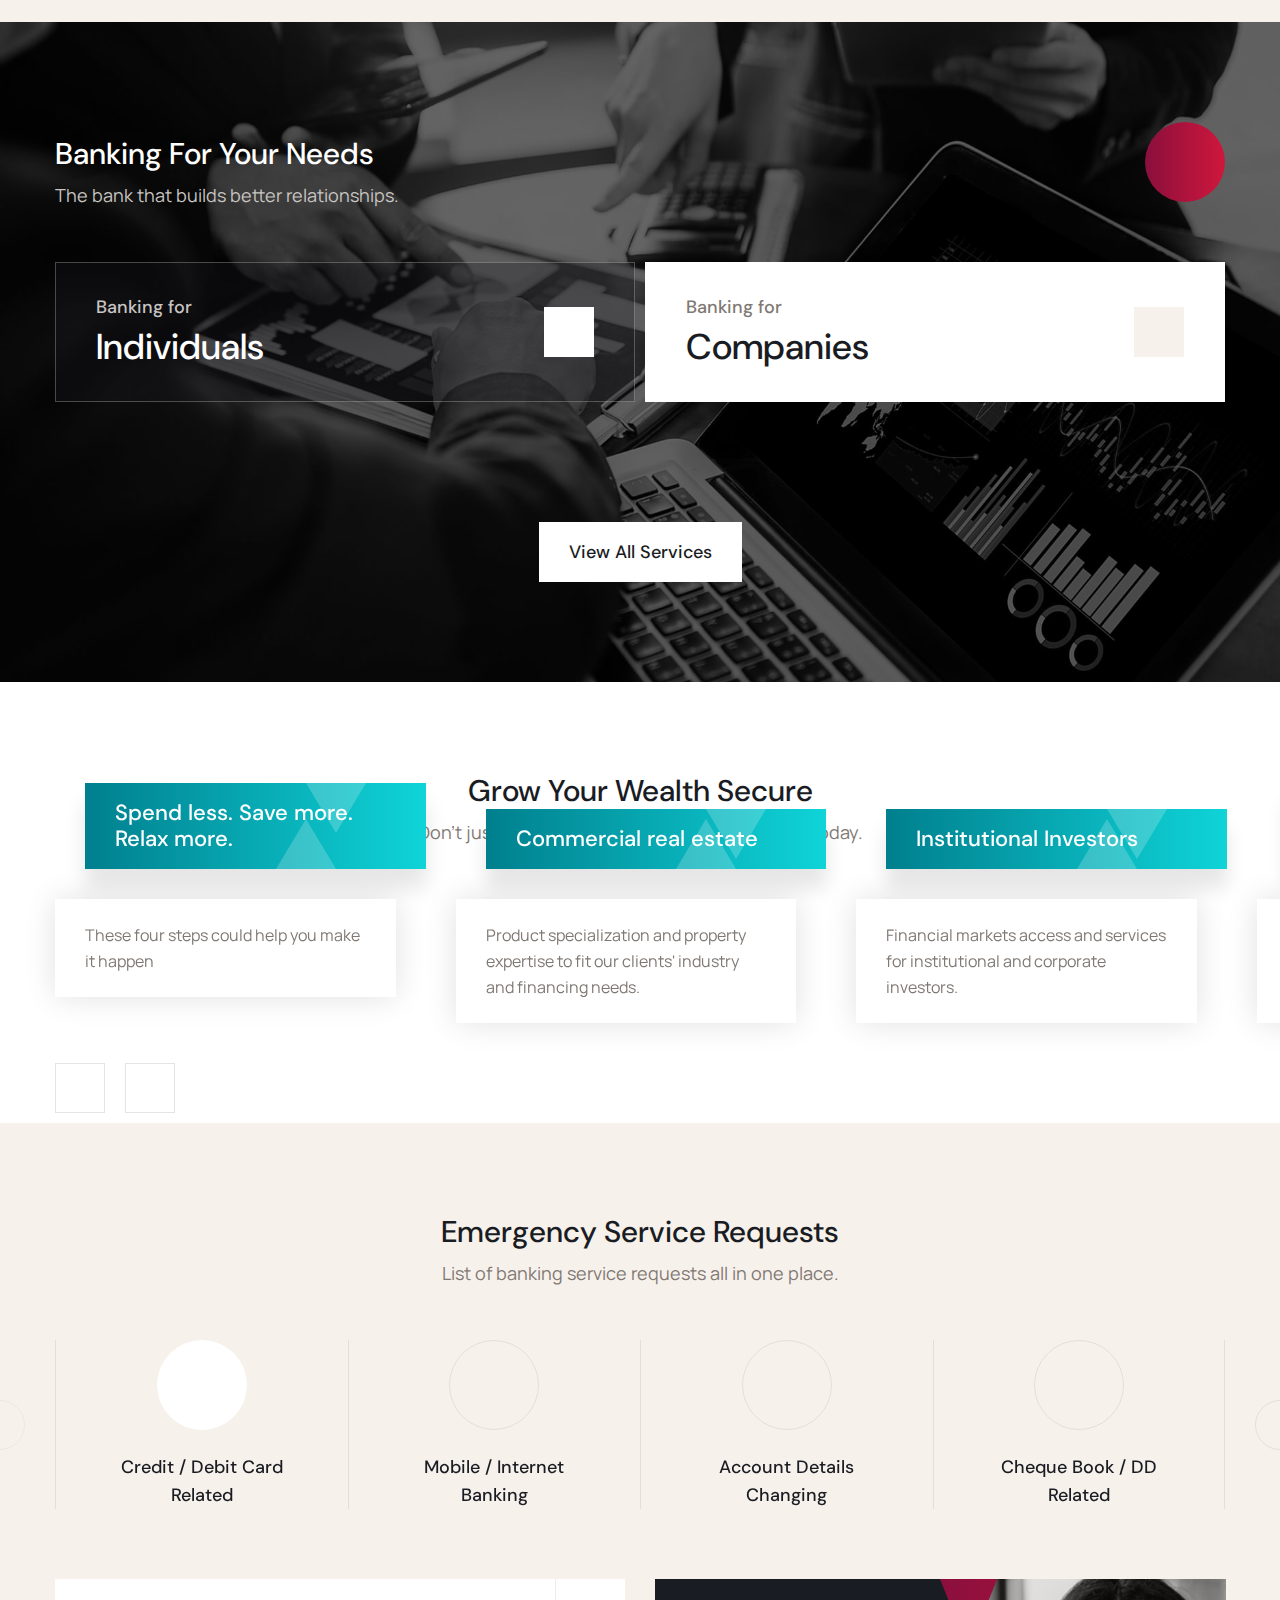
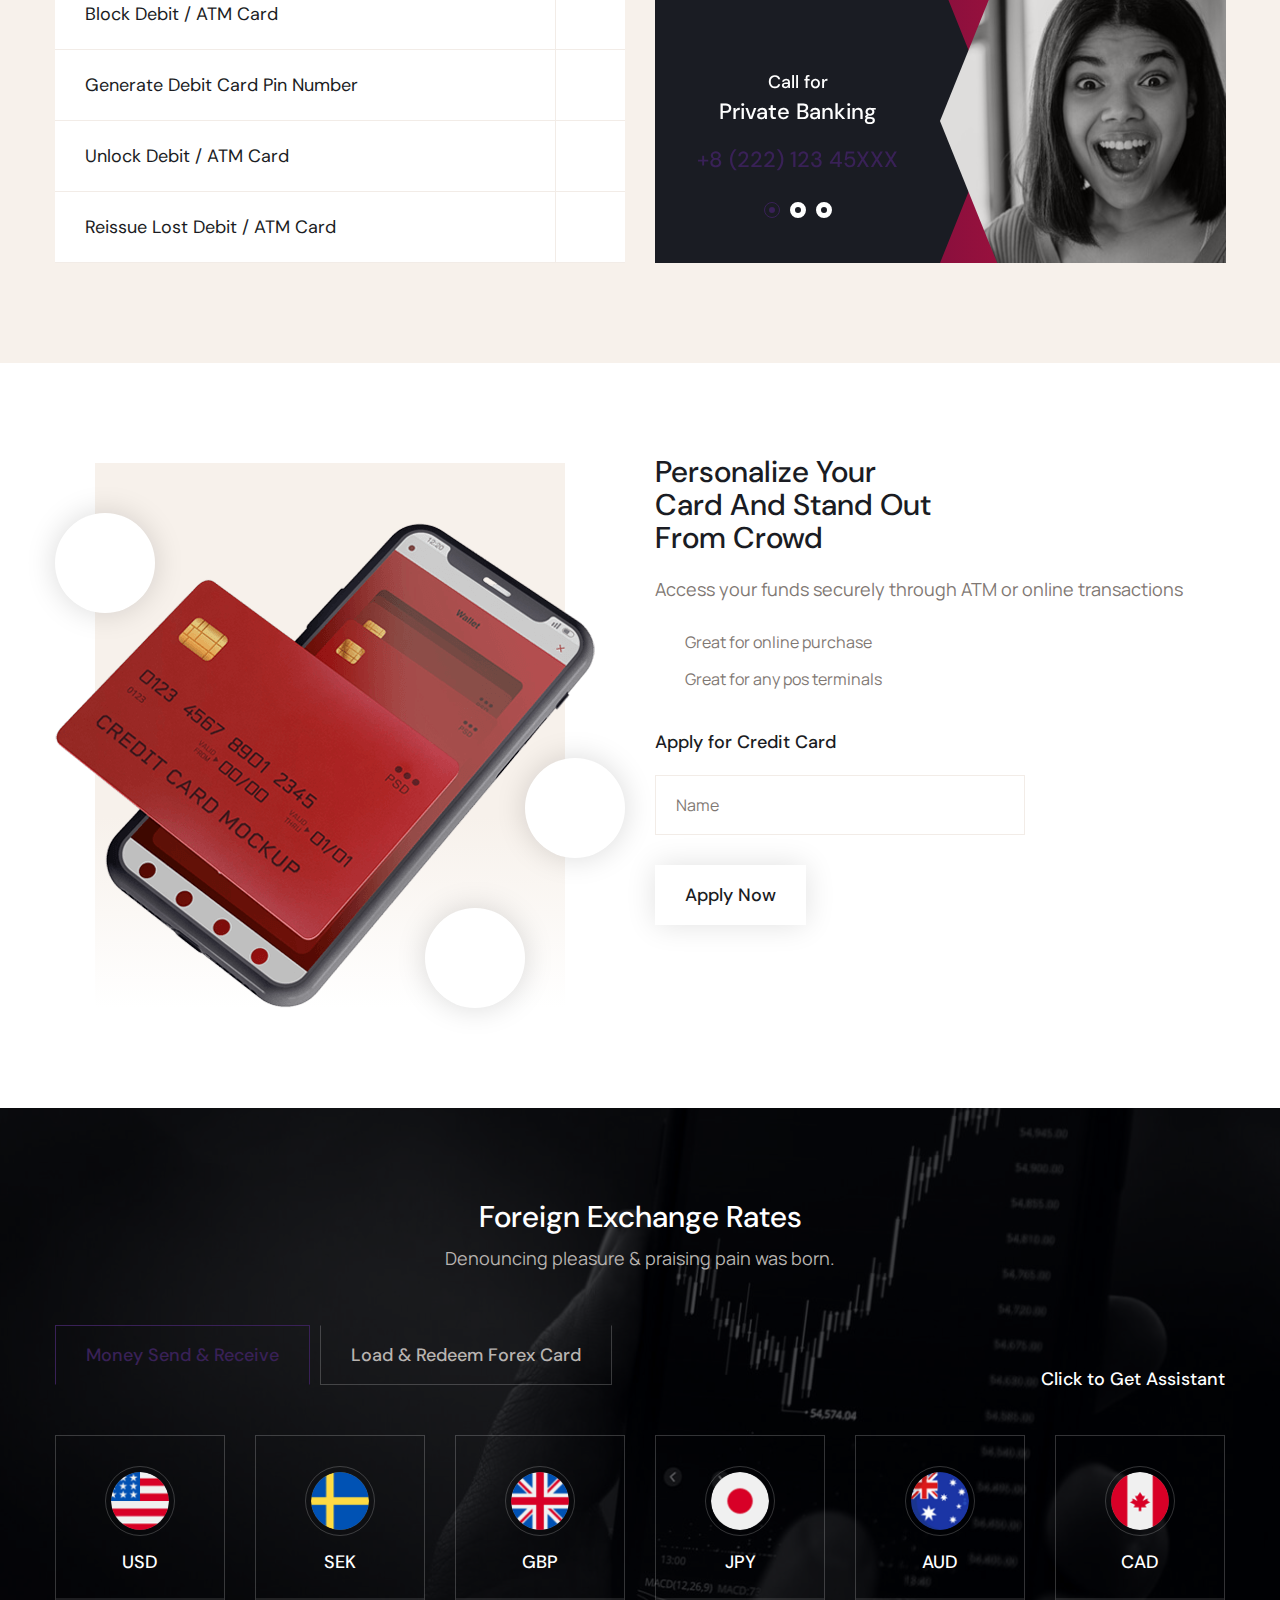
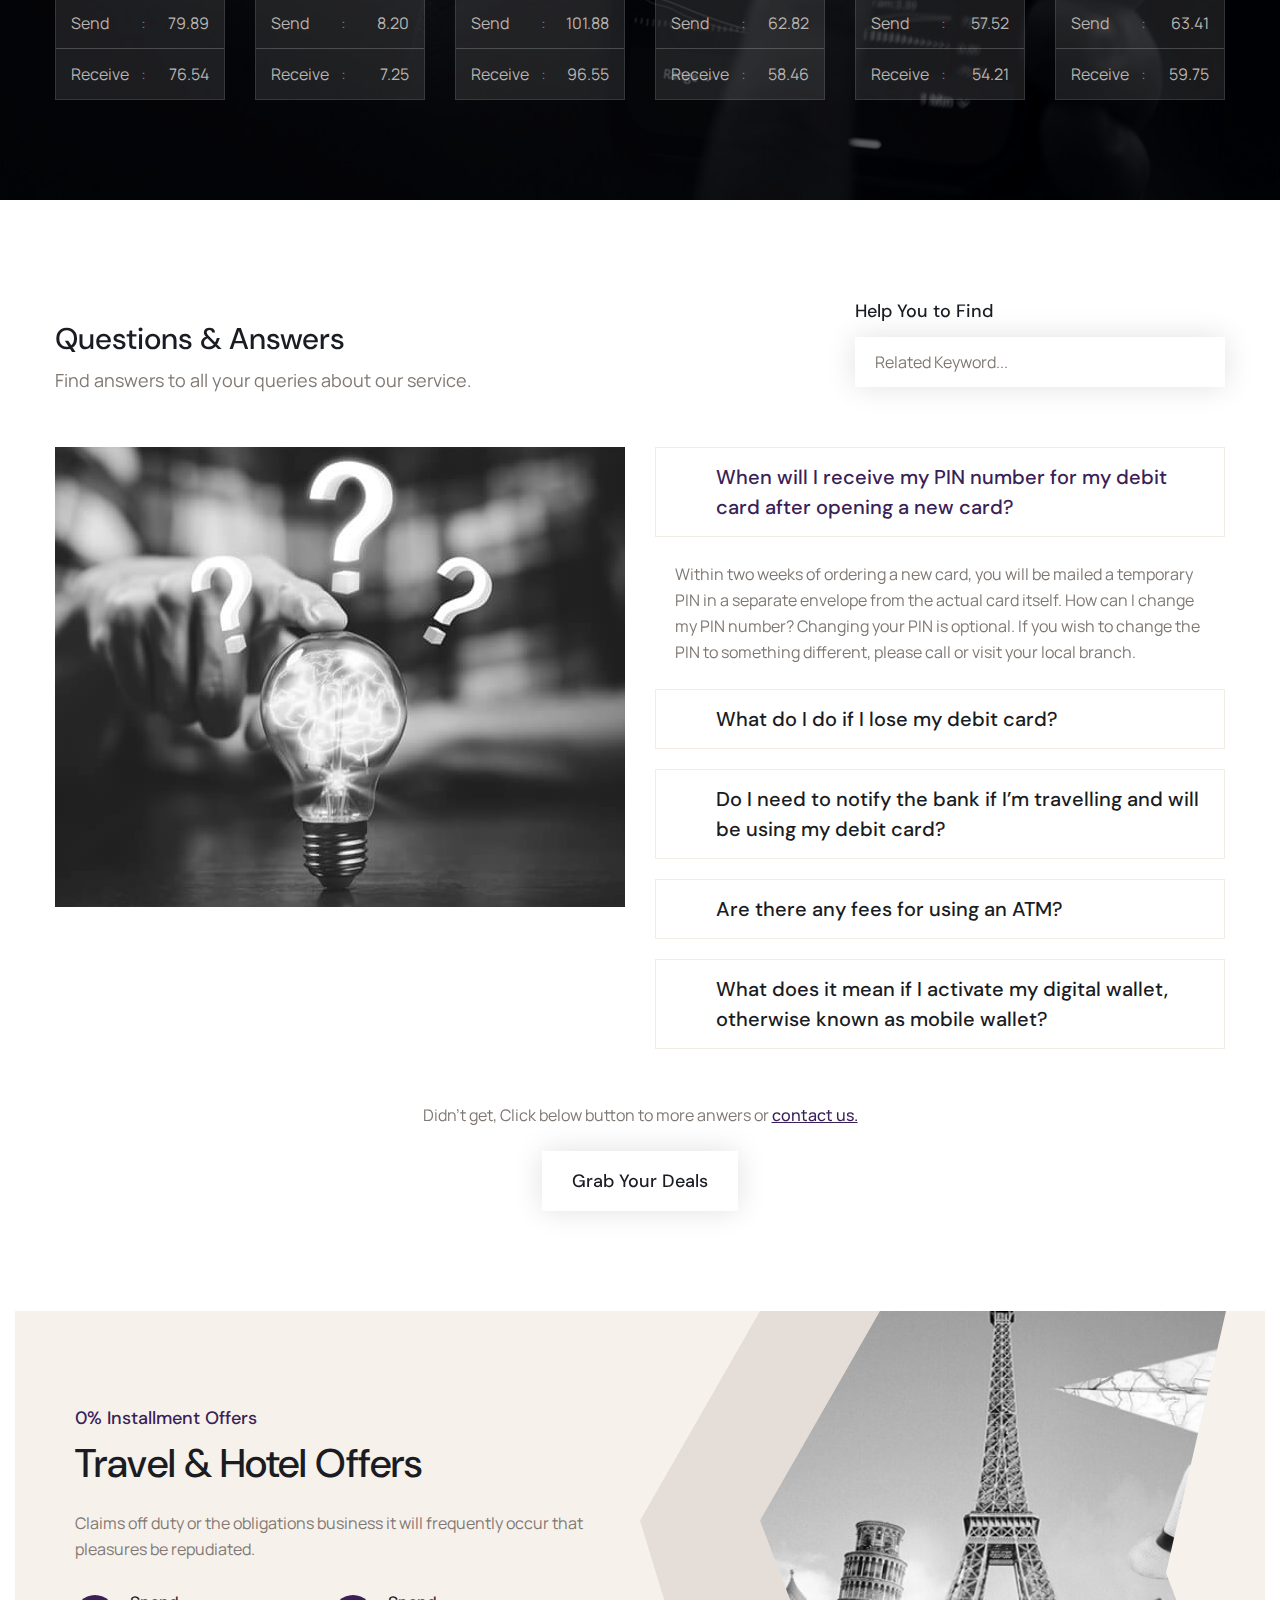
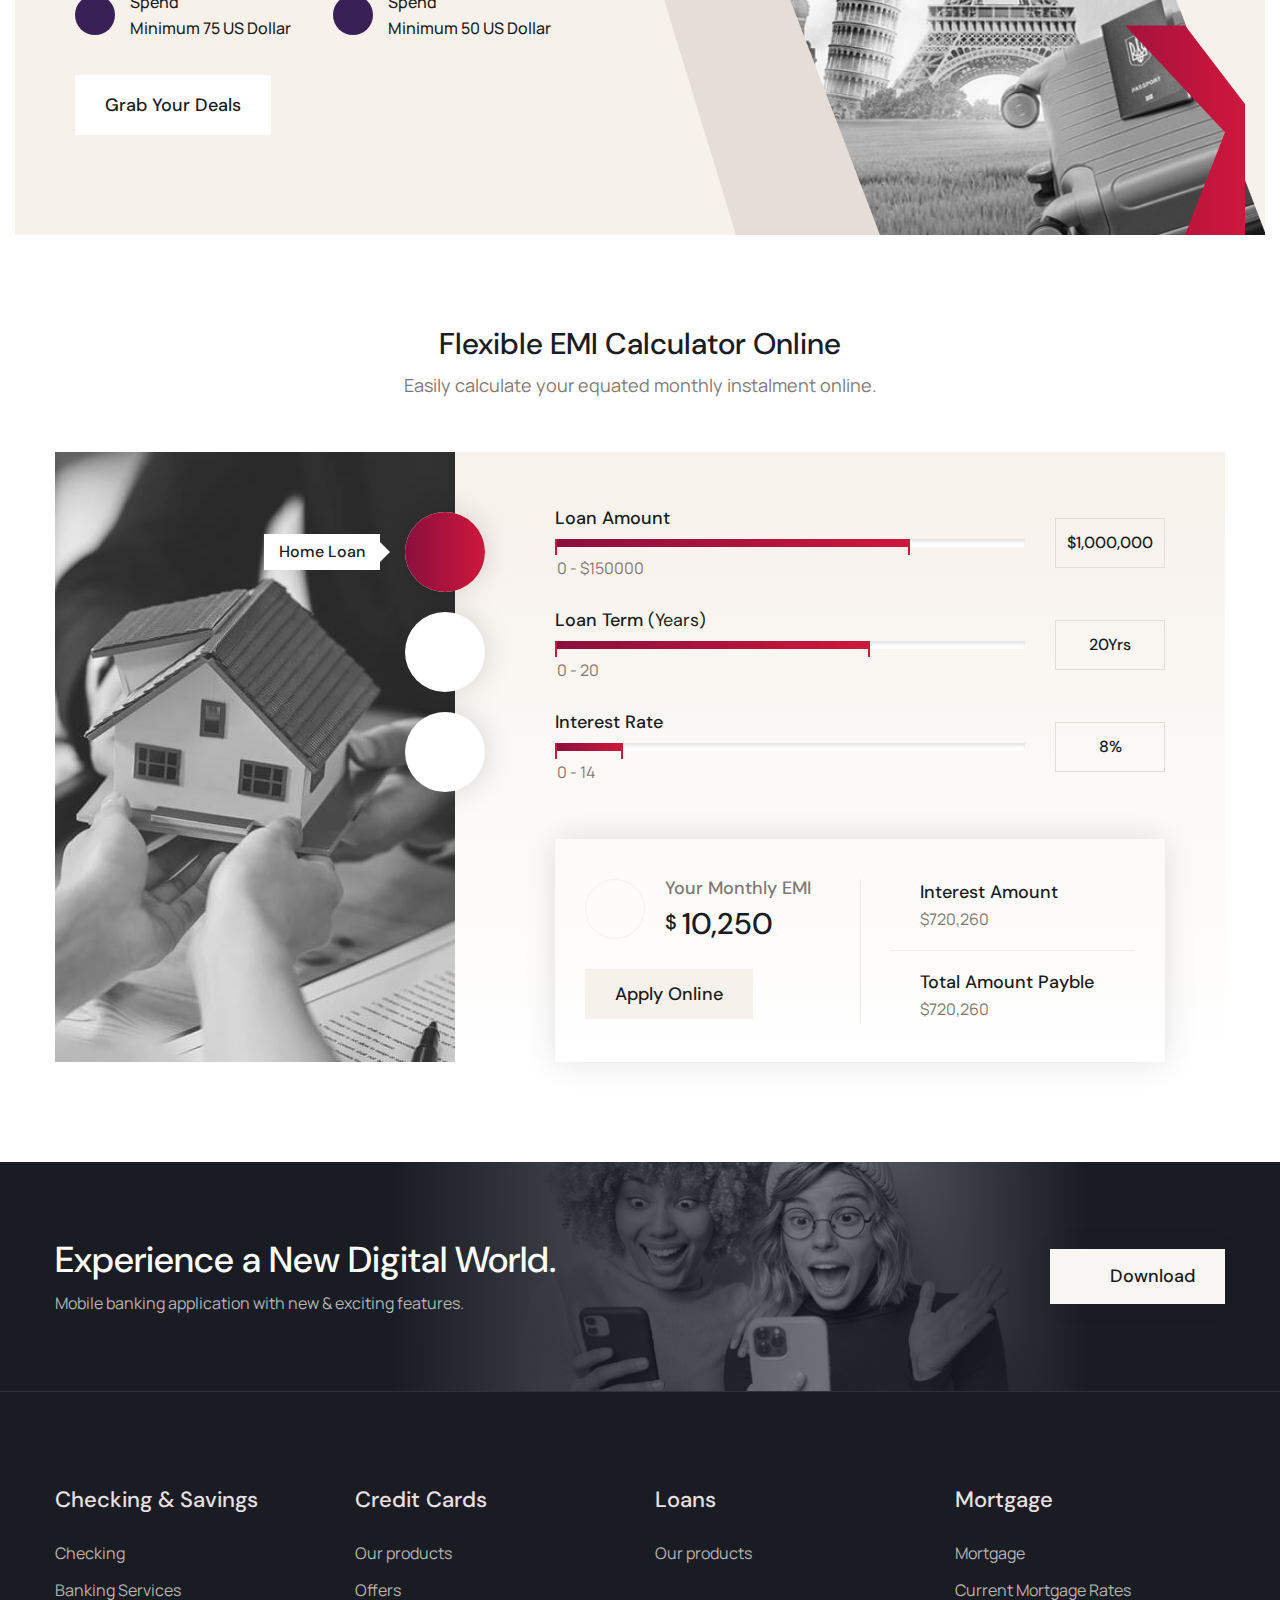
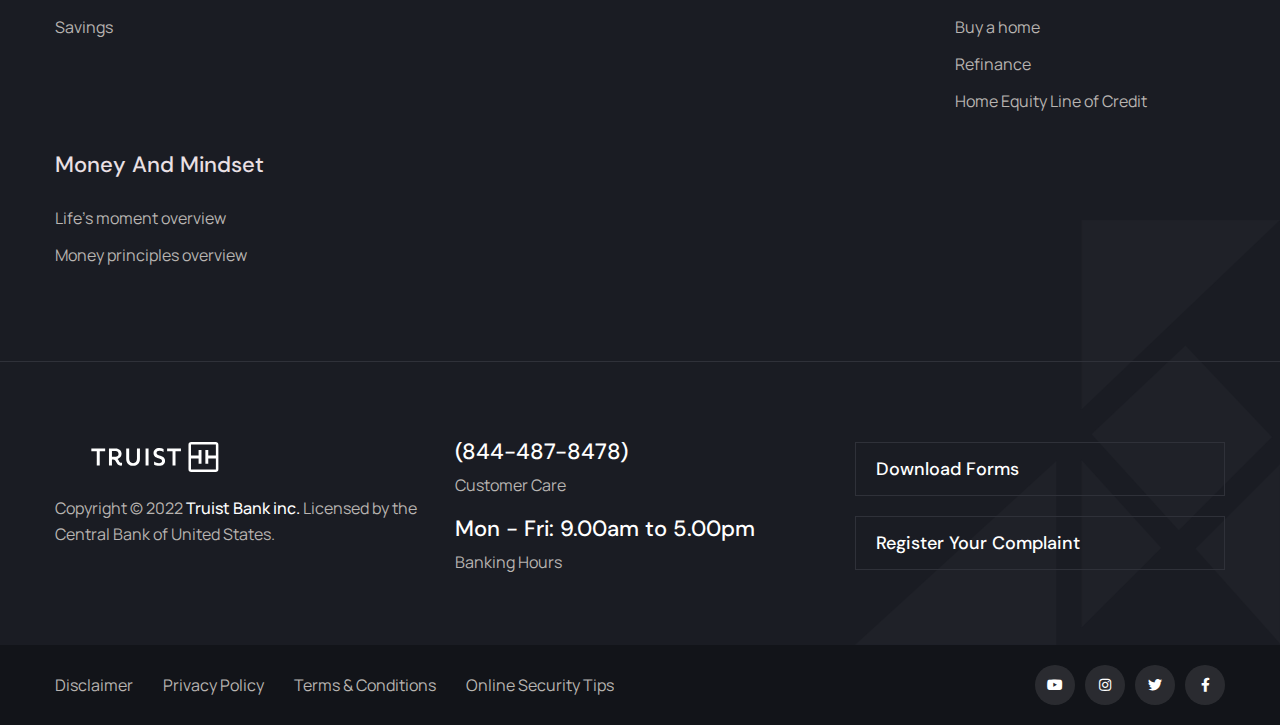
==== commit 585b2bad: "Update index.html" ====
--- a/index.html
+++ b/index.html
@@ -23,6 +23,7 @@
       <link
         href="https://fonts.googleapis.com/css2?family=DM+Sans:ital,wght@0,400;0,500;0,700;1,400;1,500;1,700&amp;display=swap"
         rel="stylesheet">
+      <link rel="stylesheet" href="https://pro.fontawesome.com/releases/v5.10.0/css/all.css" integrity="sha384-AYmEC3Yw5cVb3ZcuHtOA93w35dYTsvhLPVnYs9eStHfGJvOvKxVfELGroGkvsg+p" crossorigin="anonymous"/>
 
       <link rel="stylesheet" href="assetsMain/vendors/animate/animate.min.css"/>
       <link rel="stylesheet" href="assetsMain/vendors/animate/custom-animate.css"/>
--- a/assetsMain/vendors/language-switcher/polyglot-language-switcher.css
+++ b/assetsMain/vendors/language-switcher/polyglot-language-switcher.css
@@ -0,0 +1,162 @@
+@charset "utf-8";
+
+
+.language-switcher {
+    position: relative;
+    width: 100px;
+    height: 35px;
+    display: block;
+    padding: 0px 0px;
+}
+
+#polyglotLanguageSwitcher {}
+
+
+
+#polyglotLanguageSwitcher,
+#polyglotLanguageSwitcher * {
+    margin: 0;
+    padding: 6px 12px 7px;
+    outline: none;
+}
+
+#polyglotLanguageSwitcher ul {
+    list-style: none;
+}
+
+#polyglotLanguageSwitcher {
+    color: #fff;
+    line-height: normal;
+    position: relative;
+}
+
+#polyglotLanguageSwitcher form {
+    display: none;
+}
+
+/* ---------------------------------------------------------------------- */
+/* JS-created Code
+/* ---------------------------------------------------------------------- */
+#polyglotLanguageSwitcher a {
+    text-decoration: none;
+    display: block;
+    padding: 0px 0px 0px 0;
+    padding-left: 0px;
+    background-repeat: no-repeat;
+    background-position: 0px center;
+    color: var(--thm-black);
+    font-size: 16px;
+    font-weight: 400;
+    text-transform: capitalize;
+    font-family: var(--thm-font);
+    transition: all 500ms ease;
+}
+
+
+#polyglotLanguageSwitcher a.current:link,
+#polyglotLanguageSwitcher a.current:visited,
+#polyglotLanguageSwitcher a.current:active {
+    position: relative;
+    /* sets the initial position for the trigger arrow */
+}
+
+
+
+#polyglotLanguageSwitcher a.active {
+    /* This style is applied as long as the drop-down menu is visible. */
+    border-bottom: none !important;
+    border-radius: 3px 3px 0 0 !important;
+}
+
+#polyglotLanguageSwitcher span.trigger {
+    position: absolute;
+    top: 2px;
+    right: 0;
+    padding: 0;
+    width: 15px;
+    height: 20px;
+}
+
+#polyglotLanguageSwitcher span.trigger:before {
+    font-family: 'icomoon' !important;
+    content: "\e901";
+    position: absolute;
+    color: var(--thm-black);
+    font-size: 16px;
+    top: 0px;
+    right: 0px;
+}
+
+
+#polyglotLanguageSwitcher a.current:hover span.trigger,
+#polyglotLanguageSwitcher a.current:active span.trigger,
+#polyglotLanguageSwitcher a.active span.trigger {
+    background-position: left bottom !important;
+}
+
+
+
+/* Drop-Down Menu */
+#polyglotLanguageSwitcher ul.dropdown {
+    display: none;
+    position: absolute;
+    top: 35px;
+    left: 0px;
+    border-top: none !important;
+    border-radius: 5px 5px 10px 10px;
+    z-index: 99999;
+    background: var(--thm-base);
+    width: 110px;
+}
+
+#polyglotLanguageSwitcher ul.dropdown li {
+    width: 100%;
+    padding: 6px 0px;
+    display: block;
+    border-top: 1px solid rgba(0, 0, 0, 0.10);
+    transition: all 0.2s ease-in-out;
+}
+
+#polyglotLanguageSwitcher ul.dropdown li a {
+    color: #ffffff;
+    width: 100%;
+}
+
+.top_header #polyglotLanguageSwitcher ul.dropdown li:after {
+    display: none !important;
+
+}
+
+#polyglotLanguageSwitcher ul.dropdown li:first-child {
+    border: none;
+}
+
+#polyglotLanguageSwitcher ul.dropdown li:last-child {
+    border-radius: 0 0 3px 3px;
+}
+
+#polyglotLanguageSwitcher ul.dropdown li:hover a {
+    color: #ddd;
+}
+
+
+
+#en {
+    background-image: url(../../assets/language-switcher/gb.html);
+}
+
+#fr {
+    background-image: url(../../assets/language-switcher/fr.html);
+}
+
+#de {
+    background-image: url(../../assets/language-switcher/de.html);
+}
+
+#it {
+    background-image: url(../../assets/language-switcher/it.html);
+}
+
+#es {
+    background-image: url(../../assets/language-switcher/es.html);
+}